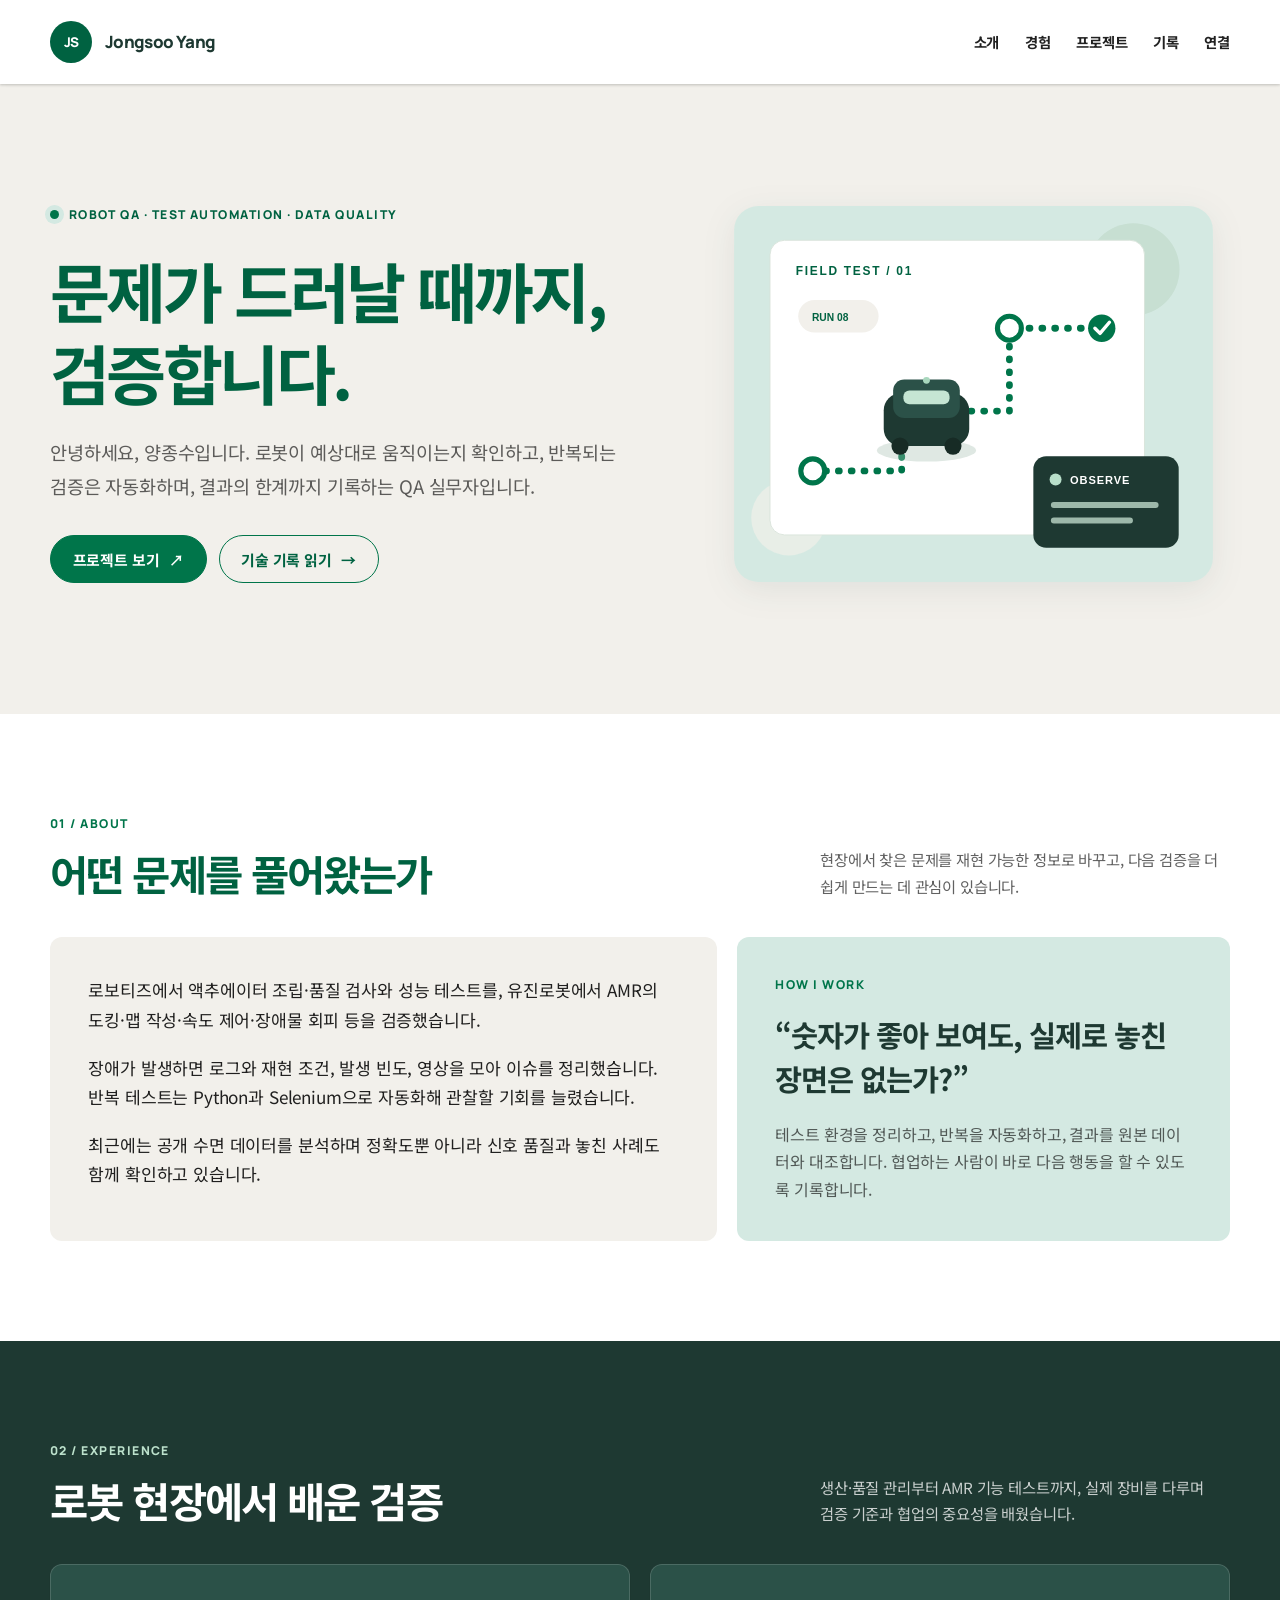
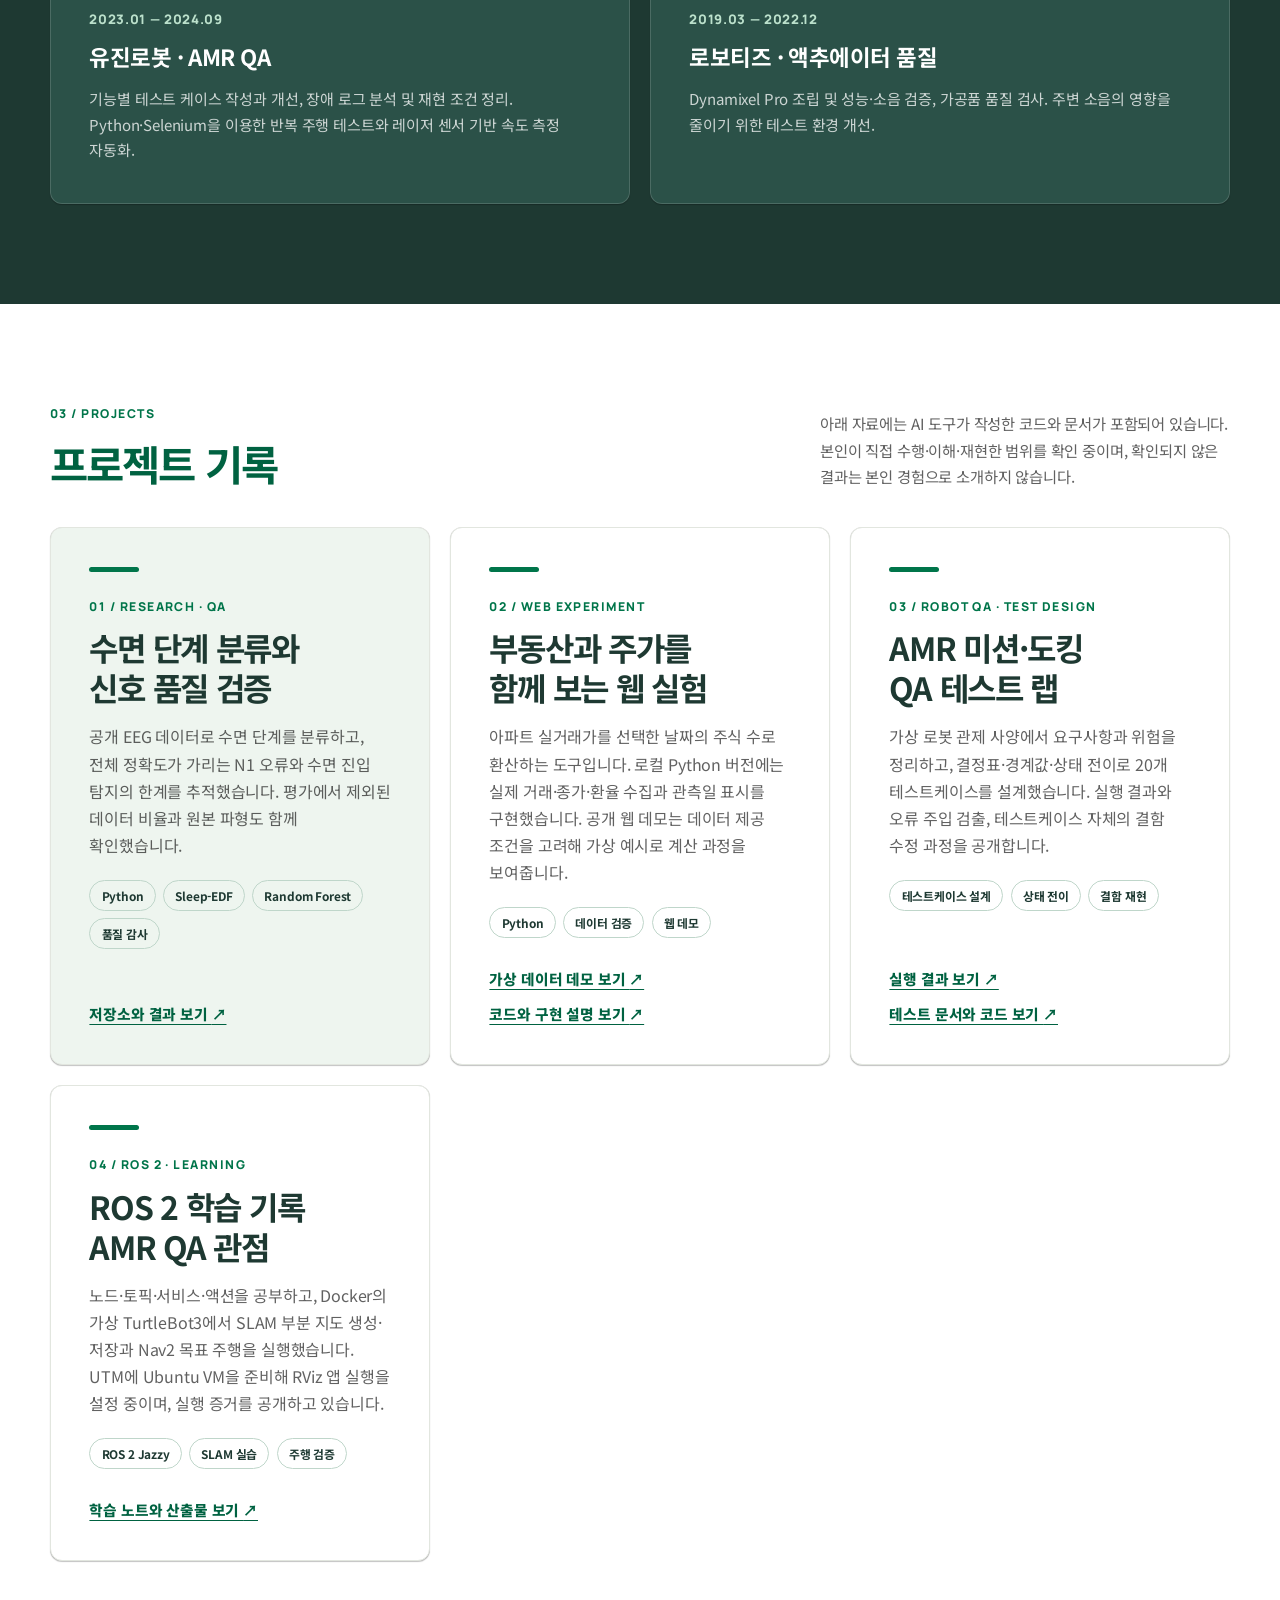
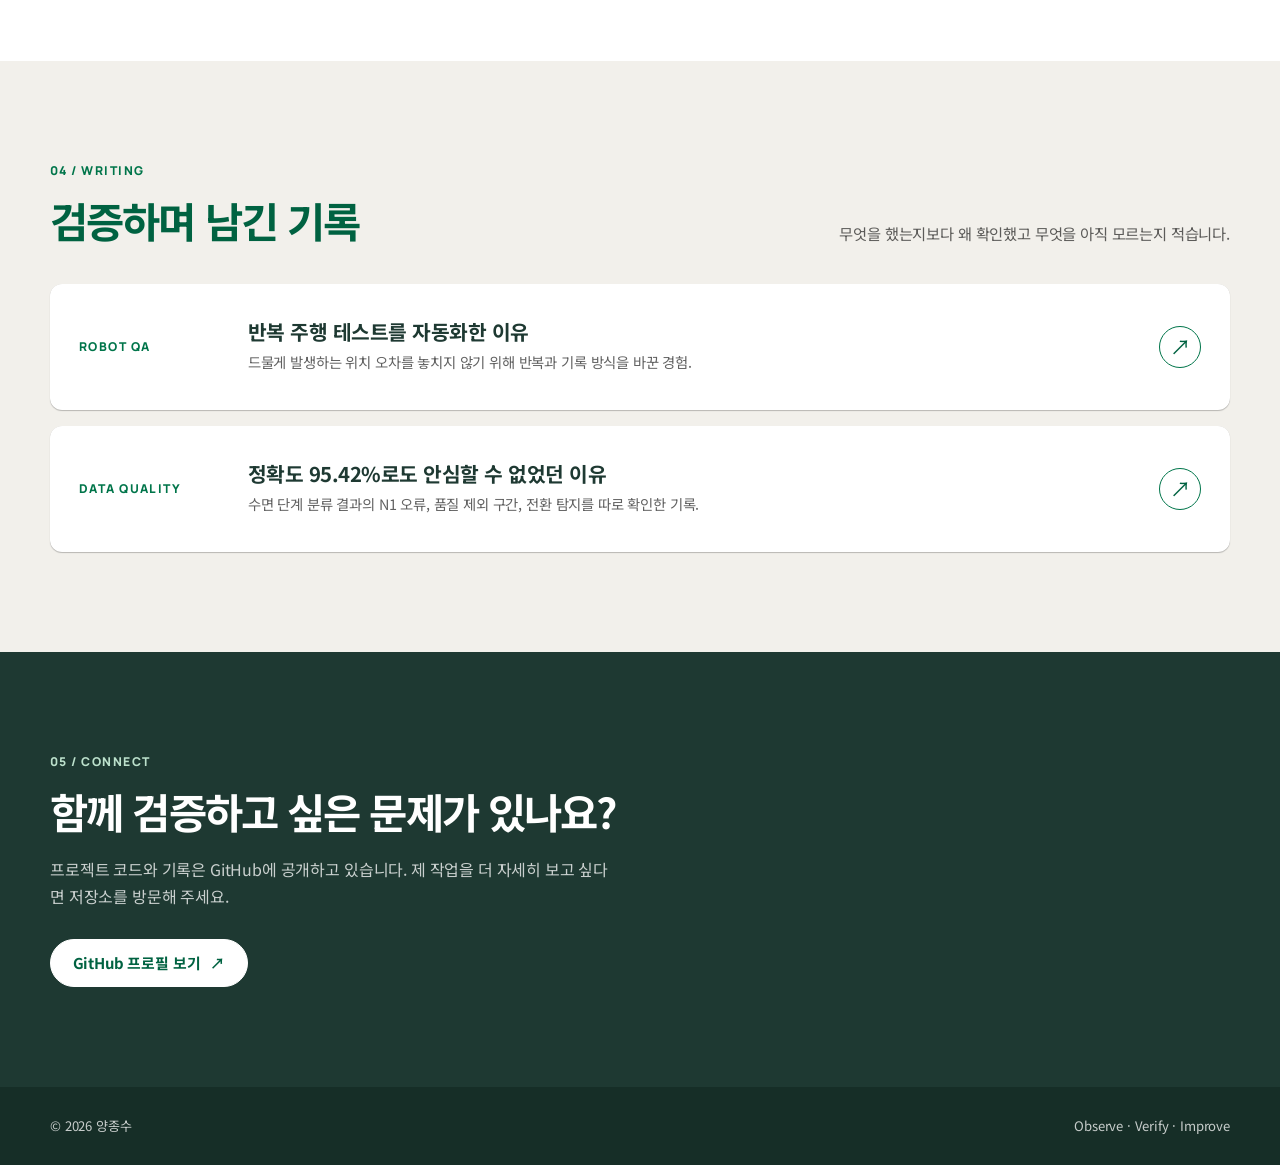
==== docs/index.html @ 3c2a1d58 "Clarify project ownership on portfolio homepage" ====
<!doctype html>
<html lang="ko">
<head>
  <meta charset="utf-8">
  <meta name="viewport" content="width=device-width, initial-scale=1">
  <meta name="description" content="양종수의 로봇 QA 포트폴리오와 기술 기록. AMR 검증, 테스트 자동화, 수면 데이터 품질 연구를 소개합니다.">
  <meta name="theme-color" content="#103d35">
  <title>양종수 | 로봇 QA와 데이터 기반 문제 해결</title>
  <link rel="preconnect" href="https://fonts.googleapis.com">
  <link rel="preconnect" href="https://fonts.gstatic.com" crossorigin>
  <link href="https://fonts.googleapis.com/css2?family=Manrope:wght@400;500;600;700;800&family=Noto+Sans+KR:wght@400;500;600;700&display=swap" rel="stylesheet">
  <link rel="stylesheet" href="style.css">
</head>
<body>
  <a class="skip-link" href="#main">본문으로 바로가기</a>
  <header class="site-header">
    <div class="shell header-inner">
      <a class="brand" href="./" aria-label="양종수 포트폴리오 홈"><span class="brand-mark">JS</span><span>Jongsoo Yang</span></a>
      <nav class="nav" aria-label="주 메뉴">
        <a href="#about">소개</a>
        <a href="#experience">경험</a>
        <a href="#projects">프로젝트</a>
        <a href="#writing">기록</a>
        <a href="#contact">연결</a>
      </nav>
      <details class="mobile-menu">
        <summary>메뉴 <span aria-hidden="true">☰</span></summary>
        <nav aria-label="모바일 메뉴"><a href="#about">소개</a><a href="#experience">경험</a><a href="#projects">프로젝트</a><a href="#writing">기록</a><a href="#contact">연결</a></nav>
      </details>
    </div>
  </header>

  <main id="main">
    <section class="hero" aria-labelledby="hero-title">
      <div class="shell hero-inner">
        <div>
          <p class="eyebrow"><span class="eyebrow-dot" aria-hidden="true"></span> ROBOT QA · TEST AUTOMATION · DATA QUALITY</p>
          <h1 id="hero-title">문제가 드러날 때까지,<br>검증합니다.</h1>
          <p class="hero-lead">안녕하세요, 양종수입니다. 로봇이 예상대로 움직이는지 확인하고, 반복되는 검증은 자동화하며, 결과의 한계까지 기록하는 QA 실무자입니다.</p>
          <div class="hero-actions">
            <a class="button button-primary" href="#projects">프로젝트 보기 <span aria-hidden="true">↗</span></a>
            <a class="button button-outline" href="#writing">기술 기록 읽기 <span aria-hidden="true">→</span></a>
          </div>
        </div>
        <div class="hero-art">
          <img src="assets/qa-workflow.svg" alt="로봇 주행 경로를 검사하고 기록하는 QA 작업을 표현한 그림" width="600" height="480">
        </div>
      </div>
    </section>

    <section class="section shell" id="about" aria-labelledby="about-title">
      <div class="section-heading">
        <div><p class="section-kicker">01 / ABOUT</p><h2 id="about-title">어떤 문제를 풀어왔는가</h2></div>
        <p class="section-intro">현장에서 찾은 문제를 재현 가능한 정보로 바꾸고, 다음 검증을 더 쉽게 만드는 데 관심이 있습니다.</p>
      </div>
      <div class="about-grid">
        <div class="intro-card">
          <p>로보티즈에서 액추에이터 조립·품질 검사와 성능 테스트를, 유진로봇에서 AMR의 도킹·맵 작성·속도 제어·장애물 회피 등을 검증했습니다.</p>
          <p>장애가 발생하면 로그와 재현 조건, 발생 빈도, 영상을 모아 이슈를 정리했습니다. 반복 테스트는 Python과 Selenium으로 자동화해 관찰할 기회를 늘렸습니다.</p>
          <p>최근에는 공개 수면 데이터를 분석하며 정확도뿐 아니라 신호 품질과 놓친 사례도 함께 확인하고 있습니다.</p>
        </div>
        <aside class="principle-card" aria-label="일하는 방식">
          <p class="section-kicker">HOW I WORK</p>
          <p class="big-quote">“숫자가 좋아 보여도, 실제로 놓친 장면은 없는가?”</p>
          <p>테스트 환경을 정리하고, 반복을 자동화하고, 결과를 원본 데이터와 대조합니다. 협업하는 사람이 바로 다음 행동을 할 수 있도록 기록합니다.</p>
        </aside>
      </div>
    </section>

    <section class="section shell" id="experience" aria-labelledby="experience-title">
      <div class="section-heading">
        <div><p class="section-kicker">02 / EXPERIENCE</p><h2 id="experience-title">로봇 현장에서 배운 검증</h2></div>
        <p class="section-intro">생산·품질 관리부터 AMR 기능 테스트까지, 실제 장비를 다루며 검증 기준과 협업의 중요성을 배웠습니다.</p>
      </div>
      <div class="timeline">
        <div class="timeline-item">
          <span class="period">2023.01 — 2024.09</span>
          <h3>유진로봇 · AMR QA</h3>
          <p>기능별 테스트 케이스 작성과 개선, 장애 로그 분석 및 재현 조건 정리. Python·Selenium을 이용한 반복 주행 테스트와 레이저 센서 기반 속도 측정 자동화.</p>
        </div>
        <div class="timeline-item">
          <span class="period">2019.03 — 2022.12</span>
          <h3>로보티즈 · 액추에이터 품질</h3>
          <p>Dynamixel Pro 조립 및 성능·소음 검증, 가공품 품질 검사. 주변 소음의 영향을 줄이기 위한 테스트 환경 개선.</p>
        </div>
      </div>
    </section>

    <section class="section shell" id="projects" aria-labelledby="projects-title">
      <div class="section-heading">
        <div><p class="section-kicker">03 / PROJECTS</p><h2 id="projects-title">프로젝트 기록</h2></div>
        <p class="section-intro">아래 자료에는 AI 도구가 작성한 코드와 문서가 포함되어 있습니다. 본인이 직접 수행·이해·재현한 범위를 확인 중이며, 확인되지 않은 결과는 본인 경험으로 소개하지 않습니다.</p>
      </div>
      <div class="project-grid">
        <article class="project-card featured">
          <span class="meta">01 / RESEARCH · QA</span>
          <h3>수면 단계 분류와<br>신호 품질 검증</h3>
          <p>공개 EEG 데이터로 수면 단계를 분류하고, 전체 정확도가 가리는 N1 오류와 수면 진입 탐지의 한계를 추적했습니다. 평가에서 제외된 데이터 비율과 원본 파형도 함께 확인했습니다.</p>
          <ul class="tags" aria-label="사용 기술"><li>Python</li><li>Sleep-EDF</li><li>Random Forest</li><li>품질 감사</li></ul>
          <a class="text-link" href="https://github.com/ParsleyOnLibra/sleep-ai-project">저장소와 결과 보기 <span aria-hidden="true">↗</span></a>
        </article>
        <article class="project-card">
          <span class="meta">02 / WEB EXPERIMENT</span>
          <h3>부동산과 주가를<br>함께 보는 웹 실험</h3>
          <p>아파트 실거래가를 선택한 날짜의 주식 수로 환산하는 도구입니다. 로컬 Python 버전에는 실제 거래·종가·환율 수집과 관측일 표시를 구현했습니다. 공개 웹 데모는 데이터 제공 조건을 고려해 가상 예시로 계산 과정을 보여줍니다.</p>
          <ul class="tags" aria-label="프로젝트 성격"><li>Python</li><li>데이터 검증</li><li>웹 데모</li></ul>
          <a class="text-link" href="https://parsleyonlibra.github.io/property-simulator-portfolio/">가상 데이터 데모 보기 <span aria-hidden="true">↗</span></a>
          <a class="text-link" href="https://github.com/ParsleyOnLibra/property-simulator-portfolio">코드와 구현 설명 보기 <span aria-hidden="true">↗</span></a>
        </article>
        <article class="project-card">
          <span class="meta">03 / ROBOT QA · TEST DESIGN</span>
          <h3>AMR 미션·도킹<br>QA 테스트 랩</h3>
          <p>가상 로봇 관제 사양에서 요구사항과 위험을 정리하고, 결정표·경계값·상태 전이로 20개 테스트케이스를 설계했습니다. 실행 결과와 오류 주입 검출, 테스트케이스 자체의 결함 수정 과정을 공개합니다.</p>
          <ul class="tags" aria-label="사용한 QA 기법"><li>테스트케이스 설계</li><li>상태 전이</li><li>결함 재현</li></ul>
          <a class="text-link" href="projects/amr-qa-lab/">실행 결과 보기 <span aria-hidden="true">↗</span></a>
          <a class="text-link" href="https://github.com/ParsleyOnLibra/ParsleyOnLibra/tree/main/projects/amr-qa-lab">테스트 문서와 코드 보기 <span aria-hidden="true">↗</span></a>
        </article>
        <article class="project-card">
          <span class="meta">04 / ROS 2 · LEARNING</span>
          <h3>ROS 2 학습 기록<br>AMR QA 관점</h3>
          <p>노드·토픽·서비스·액션을 공부하고, Docker의 가상 TurtleBot3에서 SLAM 부분 지도 생성·저장과 Nav2 목표 주행을 실행했습니다. UTM에 Ubuntu VM을 준비해 RViz 앱 실행을 설정 중이며, 실행 증거를 공개하고 있습니다.</p>
          <ul class="tags" aria-label="학습 주제"><li>ROS 2 Jazzy</li><li>SLAM 실습</li><li>주행 검증</li></ul>
          <a class="text-link" href="https://github.com/ParsleyOnLibra/ParsleyOnLibra/tree/main/projects/ros2-learning">학습 노트와 산출물 보기 <span aria-hidden="true">↗</span></a>
        </article>
      </div>
    </section>

    <section class="section shell" id="writing" aria-labelledby="writing-title">
      <div class="section-heading">
        <div><p class="section-kicker">04 / WRITING</p><h2 id="writing-title">검증하며 남긴 기록</h2></div>
        <p class="section-intro">무엇을 했는지보다 왜 확인했고 무엇을 아직 모르는지 적습니다.</p>
      </div>
      <div class="post-list">
        <a class="post-card" href="articles/robot-qa-automation.html">
          <span class="meta">ROBOT QA</span>
          <div><h3>반복 주행 테스트를 자동화한 이유</h3><p>드물게 발생하는 위치 오차를 놓치지 않기 위해 반복과 기록 방식을 바꾼 경험.</p></div>
          <span class="post-arrow" aria-hidden="true">↗</span>
        </a>
        <a class="post-card" href="articles/sleep-ai-quality.html">
          <span class="meta">DATA QUALITY</span>
          <div><h3>정확도 95.42%로도 안심할 수 없었던 이유</h3><p>수면 단계 분류 결과의 N1 오류, 품질 제외 구간, 전환 탐지를 따로 확인한 기록.</p></div>
          <span class="post-arrow" aria-hidden="true">↗</span>
        </a>
      </div>
    </section>

    <section class="section contact" id="contact" aria-labelledby="contact-title">
      <div class="shell">
        <p class="section-kicker">05 / CONNECT</p>
        <h2 id="contact-title">함께 검증하고 싶은 문제가 있나요?</h2>
        <p>프로젝트 코드와 기록은 GitHub에 공개하고 있습니다. 제 작업을 더 자세히 보고 싶다면 저장소를 방문해 주세요.</p>
        <a class="button button-primary" href="https://github.com/ParsleyOnLibra">GitHub 프로필 보기 <span aria-hidden="true">↗</span></a>
      </div>
    </section>
  </main>
  <footer class="site-footer"><div class="shell footer-inner"><p>© 2026 양종수</p><p>Observe · Verify · Improve</p></div></footer>
  <script src="site.js" defer></script>
</body>
</html>
---- docs/style.css ----
:root {
  color-scheme: light;
  --cream: #f2f0eb;
  --ceramic: #edebe9;
  --white: #ffffff;
  --green: #006241;
  --accent: #00754a;
  --house: #1e3932;
  --uplift: #2b5148;
  --mint: #d4e9e2;
  --ink: rgba(0, 0, 0, .87);
  --soft: rgba(0, 0, 0, .62);
  --soft-white: rgba(255, 255, 255, .76);
  --card-shadow: 0 0 .5px rgba(0, 0, 0, .14), 0 1px 1px rgba(0, 0, 0, .24);
}

* { box-sizing: border-box; }
html { scroll-behavior: smooth; scroll-padding-top: 90px; }
body { margin: 0; overflow-x: clip; background: var(--cream); color: var(--ink); font-family: "Noto Sans KR", "Apple SD Gothic Neo", "Malgun Gothic", sans-serif; font-size: 16px; line-height: 1.7; letter-spacing: -.01em; }
h1, h2, h3, p { margin-top: 0; }
h1, h2, h3 { line-height: 1.25; word-break: keep-all; }
a { color: inherit; text-underline-offset: 4px; }
a:focus-visible, summary:focus-visible { outline: 3px solid var(--accent); outline-offset: 4px; }
img { max-width: 100%; height: auto; }
.shell { width: min(1180px, calc(100% - 80px)); margin-inline: auto; }
.skip-link { position: absolute; top: -4rem; left: 1rem; z-index: 100; padding: .75rem 1rem; background: var(--mint); color: var(--house); font-weight: 700; }
.skip-link:focus { top: 1rem; }

.site-header { position: sticky; top: 0; z-index: 50; background: var(--white); box-shadow: 0 1px 3px rgba(0,0,0,.1), 0 2px 2px rgba(0,0,0,.06), 0 0 2px rgba(0,0,0,.07); }
.header-inner { position: relative; display: flex; align-items: center; justify-content: space-between; gap: 2rem; min-height: 84px; }
.brand { display: inline-flex; align-items: center; gap: .8rem; flex: 0 0 auto; font-family: Manrope, "Noto Sans KR", sans-serif; font-size: 1.06rem; font-weight: 800; letter-spacing: -.035em; text-decoration: none; color: var(--house); }
.brand-mark { display: grid; place-items: center; width: 42px; height: 42px; border-radius: 50%; background: var(--green); color: var(--white); font-size: .84rem; letter-spacing: -.04em; }
.nav { display: flex; flex-wrap: wrap; align-items: center; justify-content: flex-end; gap: clamp(.7rem, 2vw, 1.8rem); font-size: .9rem; font-weight: 700; }
.nav a { text-decoration: none; }
.nav a:hover, .text-link:hover { color: var(--accent); }
.mobile-menu { display: none; }

.hero { background: var(--cream); }
.hero-inner { display: grid; grid-template-columns: minmax(0, 1.08fr) minmax(0, .92fr); align-items: center; gap: clamp(2rem, 5vw, 5rem); min-height: 630px; padding-block: 65px 75px; }
.eyebrow, .section-kicker, .meta { font-family: Manrope, "Noto Sans KR", sans-serif; font-size: .76rem; font-weight: 800; letter-spacing: .12em; text-transform: uppercase; }
.eyebrow { display: flex; align-items: center; gap: .6rem; margin-bottom: 1.5rem; color: var(--green); }
.eyebrow-dot { display: inline-block; width: 9px; height: 9px; border-radius: 50%; background: var(--accent); box-shadow: 0 0 0 5px var(--mint); }
h1 { max-width: 760px; margin-bottom: 1.4rem; color: var(--green); font-size: clamp(2.9rem, 5.1vw, 5rem); font-weight: 700; letter-spacing: -.055em; }
.hero-lead { max-width: 595px; margin-bottom: 0; color: var(--soft); font-size: clamp(1.04rem, 1.45vw, 1.23rem); line-height: 1.85; word-break: keep-all; }
.hero-actions { display: flex; flex-wrap: wrap; gap: .75rem; margin-top: 2rem; }
.button { display: inline-flex; align-items: center; justify-content: center; gap: .6rem; min-height: 48px; padding: .7rem 1.35rem; border: 1px solid transparent; border-radius: 50px; font-size: .93rem; font-weight: 700; line-height: 1.2; text-decoration: none; transition: background-color .2s ease, color .2s ease, transform .2s ease, box-shadow .2s ease; }
.button:active { transform: scale(.95); }
.button-primary { background: var(--accent); border-color: var(--accent); color: var(--white); }
.button-primary:hover { background: var(--green); border-color: var(--green); box-shadow: 0 4px 12px rgba(0, 98, 65, .18); }
.button-outline { border-color: var(--accent); color: var(--green); }
.button-outline:hover { background: var(--mint); }
.hero-art { justify-self: end; width: 100%; max-width: 565px; }
.hero-art img { display: block; width: 100%; border-radius: 28px; filter: drop-shadow(0 8px 16px rgba(30, 57, 50, .08)); }

.section { position: relative; isolation: isolate; padding-block: 100px; }
#about::before, #experience::before, #projects::before { content: ""; position: absolute; z-index: -1; top: 0; bottom: 0; left: 50%; width: 100vw; transform: translateX(-50%); }
#about::before, #projects::before { background: var(--white); }
#experience::before { background: var(--house); }
.section-heading { display: flex; align-items: end; justify-content: space-between; gap: 2rem; margin-bottom: 2.4rem; }
.section-kicker { margin-bottom: .75rem; color: var(--accent); }
h2 { margin-bottom: 0; color: var(--green); font-size: clamp(2rem, 3.25vw, 3rem); font-weight: 700; letter-spacing: -.045em; }
.section-intro { max-width: 410px; margin: 0; color: var(--soft); font-size: .96rem; word-break: keep-all; }
.about-grid { display: grid; grid-template-columns: 1.15fr .85fr; gap: 1.25rem; }
.intro-card, .principle-card, .project-card, .post-card { border-radius: 12px; }
.intro-card { padding: clamp(1.6rem, 3vw, 2.7rem); background: var(--cream); }
.intro-card p { max-width: 61ch; margin-bottom: 1.2rem; font-size: 1.07rem; word-break: keep-all; }
.intro-card p:last-child { margin-bottom: 0; }
.principle-card { padding: clamp(1.6rem, 3vw, 2.7rem); background: var(--mint); }
.principle-card .big-quote { margin: 1rem 0 1.3rem; color: var(--house); font-size: clamp(1.45rem, 2.3vw, 2rem); font-weight: 700; line-height: 1.5; letter-spacing: -.035em; word-break: keep-all; }
.principle-card p:last-child { margin-bottom: 0; color: var(--soft); }

#experience { color: var(--white); }
#experience h2 { color: var(--white); }
#experience .section-kicker { color: #bce1cc; }
#experience .section-intro { color: var(--soft-white); }
.timeline { display: grid; grid-template-columns: 1fr 1fr; gap: 1.25rem; }
.timeline-item { min-height: 240px; padding: clamp(1.5rem, 3vw, 2.5rem); border: 1px solid rgba(255,255,255,.15); border-radius: 12px; background: var(--uplift); box-shadow: var(--card-shadow); }
.timeline-item .period { color: #bce1cc; font-family: Manrope, sans-serif; font-size: .82rem; font-weight: 800; letter-spacing: .05em; }
.timeline-item h3 { margin: .7rem 0 1rem; color: var(--white); font-size: 1.4rem; font-weight: 700; letter-spacing: -.025em; }
.timeline-item p { margin-bottom: 0; color: var(--soft-white); font-size: .94rem; word-break: keep-all; }

.project-grid { display: grid; grid-template-columns: repeat(3, minmax(0, 1fr)); gap: 1.25rem; }
.project-card { position: relative; display: flex; flex-direction: column; min-height: 380px; overflow: hidden; padding: clamp(1.6rem, 3vw, 2.5rem); border: 1px solid #e2e6df; background: var(--white); box-shadow: var(--card-shadow); }
.project-card::before { content: ""; width: 50px; height: 5px; margin-bottom: 1.6rem; border-radius: 4px; background: var(--accent); }
.project-card.featured { background: #eef5ef; }
.project-card .meta { color: var(--accent); }
.project-card h3 { margin: .6rem 0 1rem; color: var(--house); font-size: clamp(1.55rem, 2.5vw, 2.15rem); font-weight: 700; letter-spacing: -.04em; }
.project-card p { color: var(--soft); word-break: keep-all; }
.tags { display: flex; flex-wrap: wrap; gap: .45rem; margin: .3rem 0 1.7rem; padding: 0; list-style: none; }
.tags li { padding: .28rem .7rem; border: 1px solid #bfd6ca; border-radius: 50px; color: var(--house); font-size: .74rem; font-weight: 700; }
.text-link { width: fit-content; margin-top: auto; color: var(--green); font-size: .92rem; font-weight: 800; text-decoration-thickness: 1px; }
.project-card .text-link + .text-link { margin-top: .65rem; }

.post-list { display: grid; gap: 1rem; }
.post-card { display: grid; grid-template-columns: 145px 1fr auto; align-items: center; gap: 1.5rem; min-height: 126px; padding: 1.5rem 1.8rem; background: var(--white); box-shadow: var(--card-shadow); text-decoration: none; transition: transform .2s ease, box-shadow .2s ease; }
.post-card:hover { transform: translateY(-2px); box-shadow: 0 2px 4px rgba(0,0,0,.12), 0 8px 18px rgba(0,0,0,.07); }
.post-card .meta { color: var(--accent); }
.post-card h3 { margin: 0 0 .35rem; color: var(--house); font-size: 1.27rem; letter-spacing: -.025em; }
.post-card p { margin: 0; color: var(--soft); font-size: .9rem; word-break: keep-all; }
.post-arrow { display: grid; place-items: center; width: 42px; height: 42px; border: 1px solid var(--accent); border-radius: 50%; color: var(--green); font-size: 1.3rem; }

.contact { background: var(--house); color: var(--white); }
.contact .section-kicker { color: #bce1cc; }
.contact h2 { color: var(--white); }
.contact p:not(.section-kicker) { max-width: 570px; margin: 1.2rem 0 1.8rem; color: var(--soft-white); }
.contact .button-primary { border-color: var(--white); background: var(--white); color: var(--green); }
.contact .button-primary:hover { background: var(--mint); border-color: var(--mint); }
.site-footer { padding-block: 28px; background: #162e27; color: var(--soft-white); font-size: .82rem; }
.footer-inner { display: flex; justify-content: space-between; gap: 1rem; flex-wrap: wrap; }
.footer-inner p { margin: 0; }

.article-header { padding-block: 78px 82px; background: var(--cream); }
.article-header .shell { max-width: 850px; }
.article-header .meta { margin-bottom: 1.3rem; color: var(--accent); }
.article-header h1 { font-size: clamp(2.5rem, 5vw, 4.5rem); }
.article-header p:not(.meta) { max-width: 680px; margin-bottom: 0; color: var(--soft); font-size: 1.1rem; word-break: keep-all; }
.article-body { position: relative; isolation: isolate; width: min(760px, calc(100% - 80px)); margin-inline: auto; padding-block: 76px 110px; font-size: 1.04rem; }
.article-body::before { content: ""; position: absolute; z-index: -1; inset-block: 0; left: 50%; width: 100vw; transform: translateX(-50%); background: var(--white); }
.article-body h2 { margin: 3rem 0 1rem; font-size: clamp(1.55rem, 2.6vw, 2rem); }
.article-body p, .article-body li { word-break: keep-all; }
.article-body ul { padding-left: 1.4rem; }
.article-body li + li { margin-top: .6rem; }
.article-body blockquote { margin: 2.3rem 0; padding: 1.5rem 1.7rem; border-left: 4px solid var(--accent); border-radius: 0 12px 12px 0; background: var(--mint); color: var(--house); font-size: 1.12rem; font-weight: 700; }
.article-body .note { margin-top: 3rem; padding: 1.25rem 1.5rem; border-radius: 12px; background: var(--cream); color: var(--soft); font-size: .92rem; }
.back-link { display: inline-flex; margin-top: 2rem; color: var(--green); font-weight: 800; }

@media (max-width: 950px) {
  .hero-inner { grid-template-columns: 1fr .8fr; min-height: 550px; }
  .project-grid { grid-template-columns: repeat(2, minmax(0, 1fr)); }
  .section-heading { align-items: start; flex-direction: column; gap: .8rem; }
}
@media (max-width: 760px) {
  .shell, .article-body { width: min(100% - 48px, 760px); }
  .header-inner { min-height: 72px; }
  .nav { display: none; }
  .mobile-menu { display: block; margin-left: auto; }
  .mobile-menu summary { display: flex; align-items: center; gap: .6rem; min-height: 42px; padding: .45rem .9rem; border: 1px solid var(--accent); border-radius: 50px; color: var(--green); font-size: .88rem; font-weight: 700; cursor: pointer; list-style: none; }
  .mobile-menu summary::-webkit-details-marker { display: none; }
  .mobile-menu nav { position: absolute; top: calc(100% - 3px); right: 0; display: grid; min-width: 190px; padding: .55rem; border-radius: 12px; background: var(--white); box-shadow: 0 2px 6px rgba(0,0,0,.14), 0 12px 24px rgba(0,0,0,.08); }
  .mobile-menu nav a { padding: .65rem .8rem; border-radius: 7px; color: var(--house); font-size: .9rem; font-weight: 700; text-decoration: none; }
  .mobile-menu nav a:hover { background: var(--mint); }
  .hero-inner { grid-template-columns: 1fr; gap: 2rem; padding-block: 66px 74px; }
  .hero-art { max-width: 520px; justify-self: center; }
  .about-grid, .timeline, .project-grid { grid-template-columns: 1fr; }
  .section { padding-block: 75px; }
  .post-card { grid-template-columns: 1fr auto; gap: .6rem 1rem; }
  .post-card .meta { grid-column: 1 / -1; }
  .post-arrow { grid-column: 2; grid-row: 2; }
}
@media (max-width: 580px) {
  .shell, .article-body { width: min(100% - 32px, 760px); }
  .header-inner { min-height: 64px; gap: .7rem; }
  .brand { font-size: .94rem; }
  .brand-mark { width: 36px; height: 36px; }
  .hero-inner { padding-block: 55px 64px; }
  .hero-art { max-width: 370px; }
  .section { padding-block: 64px; }
  .hero-actions .button { flex: 1 1 160px; }
  .post-card { padding: 1.2rem; }
  .article-header { padding-block: 62px 68px; }
  .article-body { padding-block: 60px 80px; }
}
@media (prefers-reduced-motion: reduce) {
  html { scroll-behavior: auto; }
  .button, .post-card { transition: none; }
}
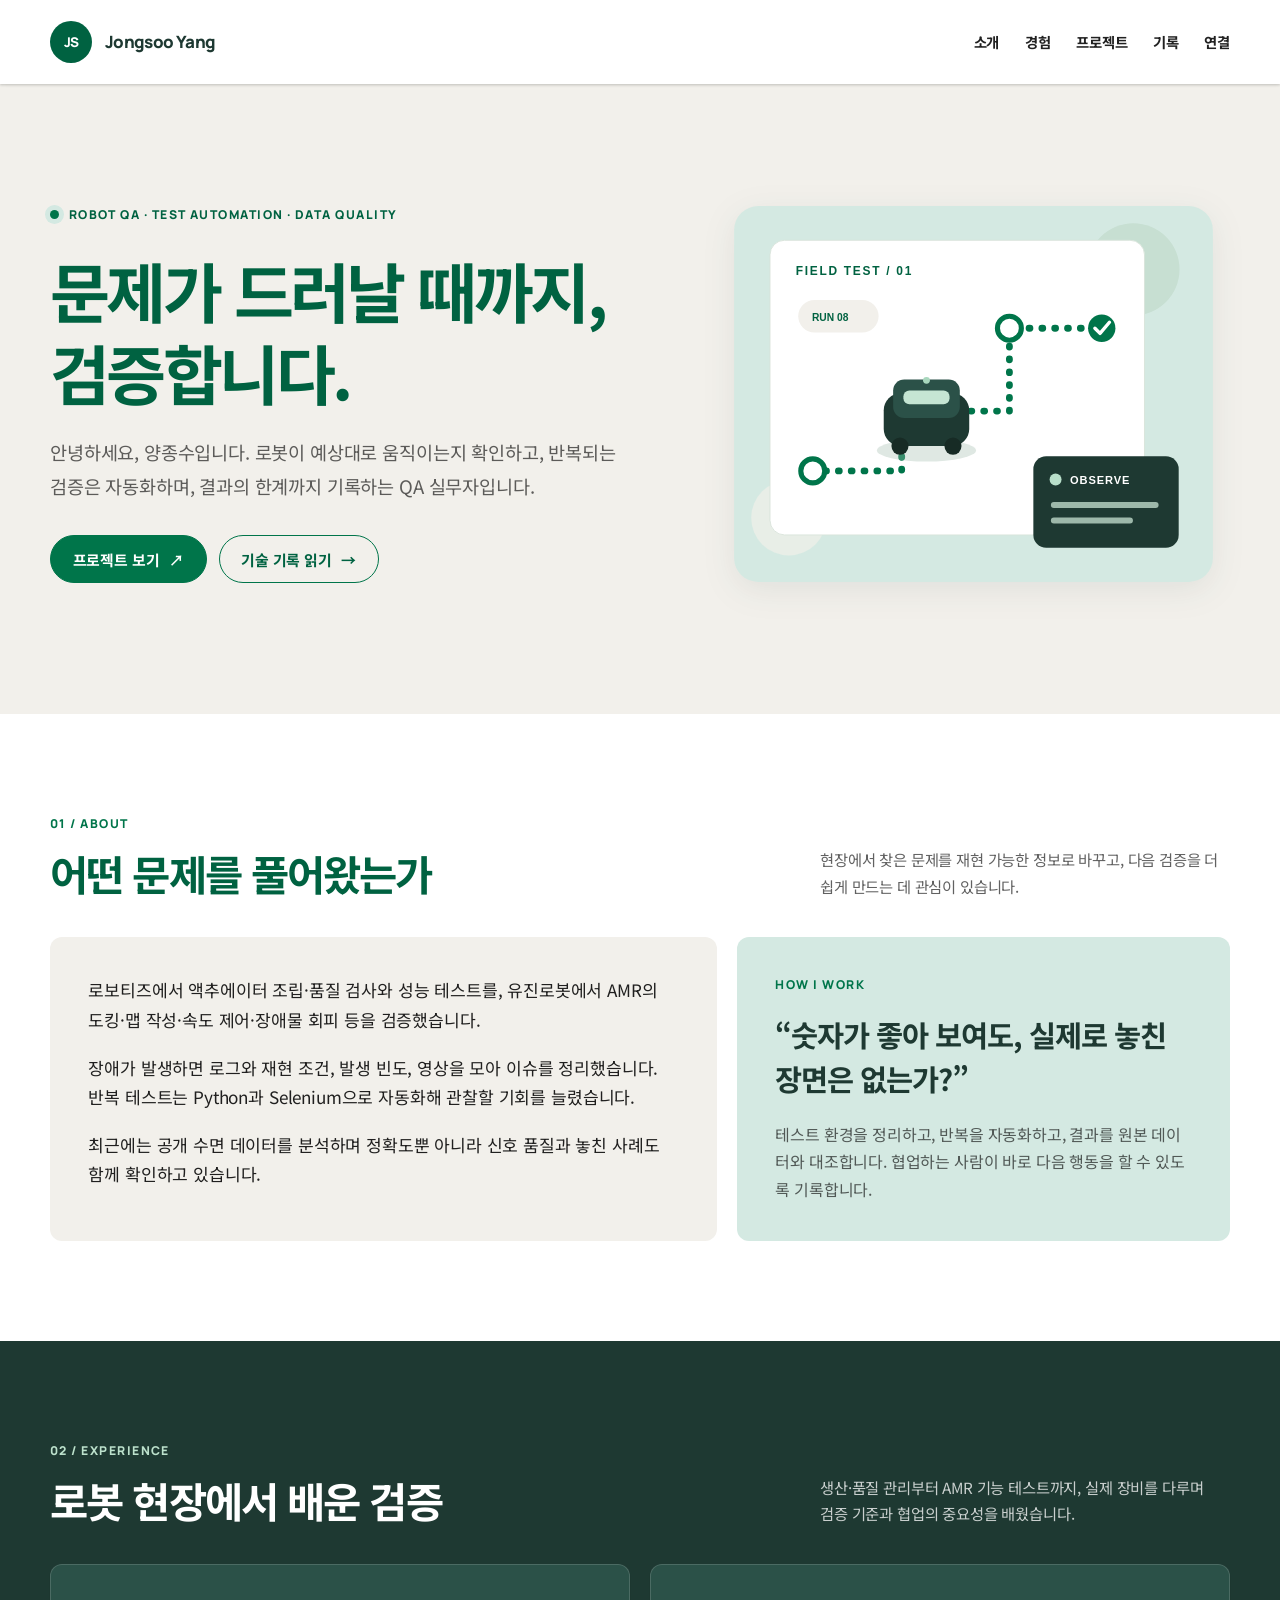
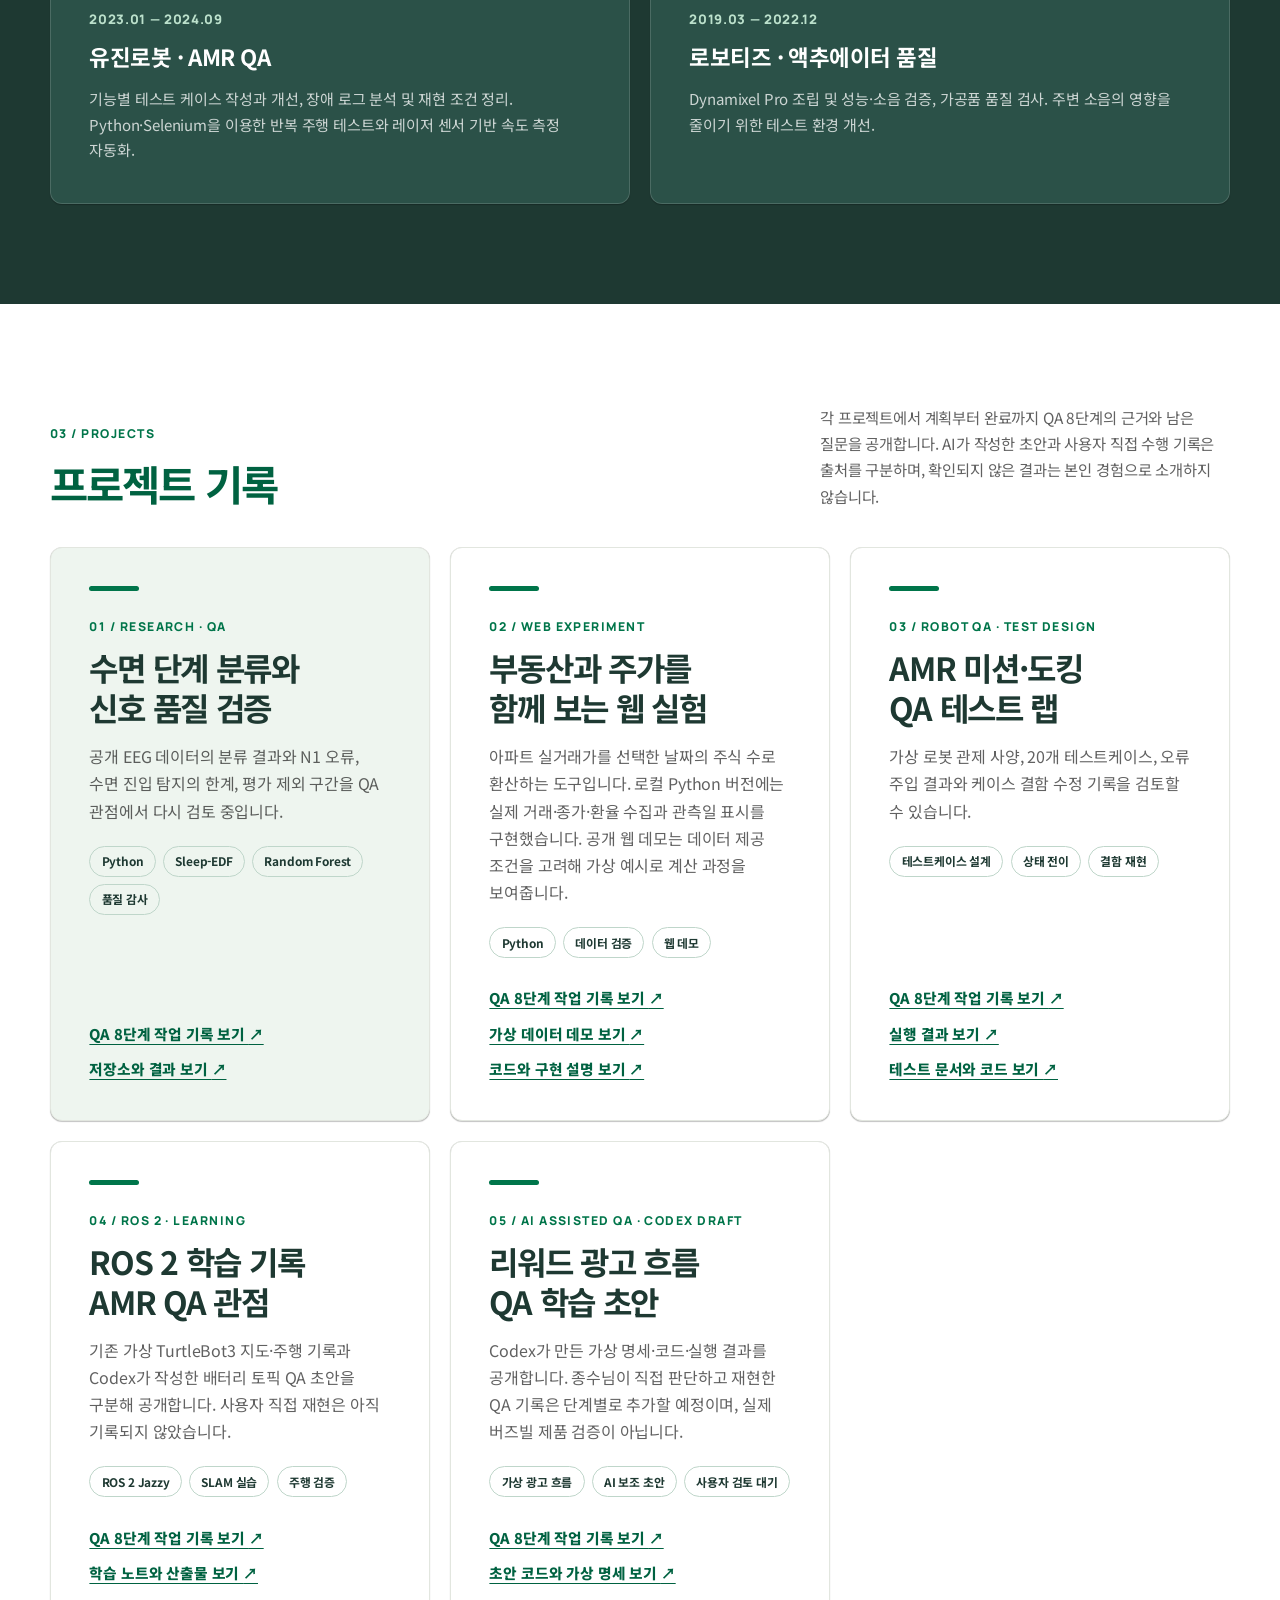
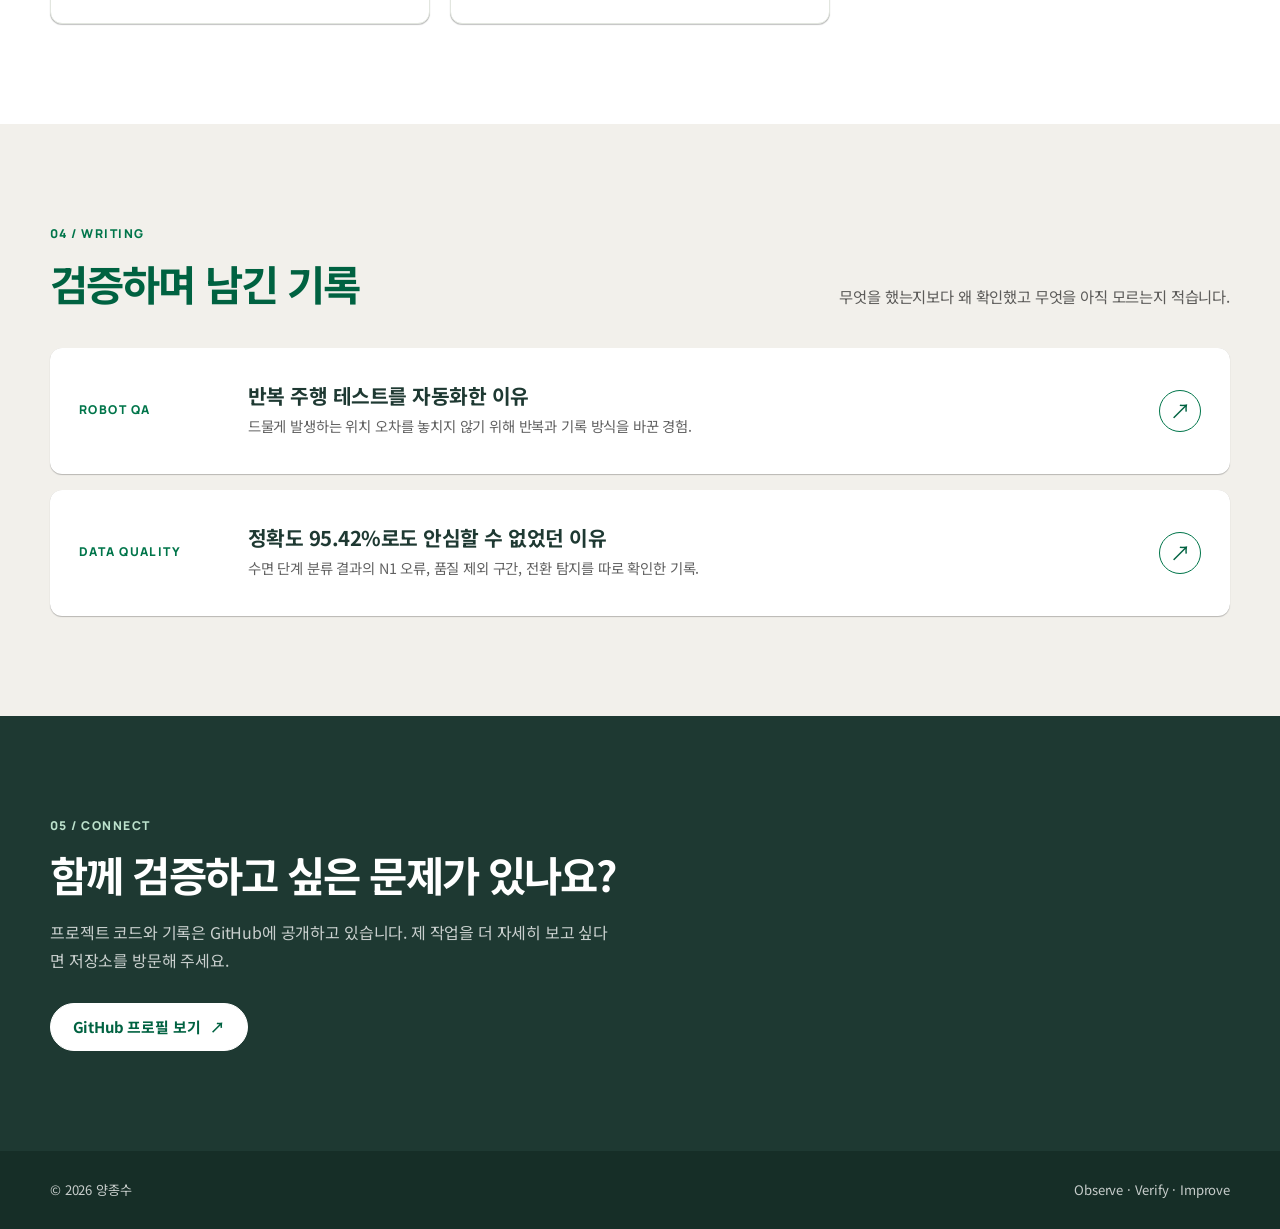
==== commit 168b24e9: "Publish transparent eight-stage QA workspaces for portfolio projects" ====
--- a/docs/index.html
+++ b/docs/index.html
@@ -1,159 +1,171 @@
-<!doctype html>
-<html lang="ko">
-<head>
-  <meta charset="utf-8">
-  <meta name="viewport" content="width=device-width, initial-scale=1">
-  <meta name="description" content="양종수의 로봇 QA 포트폴리오와 기술 기록. AMR 검증, 테스트 자동화, 수면 데이터 품질 연구를 소개합니다.">
-  <meta name="theme-color" content="#103d35">
-  <title>양종수 | 로봇 QA와 데이터 기반 문제 해결</title>
-  <link rel="preconnect" href="https://fonts.googleapis.com">
-  <link rel="preconnect" href="https://fonts.gstatic.com" crossorigin>
-  <link href="https://fonts.googleapis.com/css2?family=Manrope:wght@400;500;600;700;800&family=Noto+Sans+KR:wght@400;500;600;700&display=swap" rel="stylesheet">
-  <link rel="stylesheet" href="style.css">
-</head>
-<body>
-  <a class="skip-link" href="#main">본문으로 바로가기</a>
-  <header class="site-header">
-    <div class="shell header-inner">
-      <a class="brand" href="./" aria-label="양종수 포트폴리오 홈"><span class="brand-mark">JS</span><span>Jongsoo Yang</span></a>
-      <nav class="nav" aria-label="주 메뉴">
-        <a href="#about">소개</a>
-        <a href="#experience">경험</a>
-        <a href="#projects">프로젝트</a>
-        <a href="#writing">기록</a>
-        <a href="#contact">연결</a>
-      </nav>
-      <details class="mobile-menu">
-        <summary>메뉴 <span aria-hidden="true">☰</span></summary>
-        <nav aria-label="모바일 메뉴"><a href="#about">소개</a><a href="#experience">경험</a><a href="#projects">프로젝트</a><a href="#writing">기록</a><a href="#contact">연결</a></nav>
-      </details>
-    </div>
-  </header>
-
-  <main id="main">
-    <section class="hero" aria-labelledby="hero-title">
-      <div class="shell hero-inner">
-        <div>
-          <p class="eyebrow"><span class="eyebrow-dot" aria-hidden="true"></span> ROBOT QA · TEST AUTOMATION · DATA QUALITY</p>
-          <h1 id="hero-title">문제가 드러날 때까지,<br>검증합니다.</h1>
-          <p class="hero-lead">안녕하세요, 양종수입니다. 로봇이 예상대로 움직이는지 확인하고, 반복되는 검증은 자동화하며, 결과의 한계까지 기록하는 QA 실무자입니다.</p>
-          <div class="hero-actions">
-            <a class="button button-primary" href="#projects">프로젝트 보기 <span aria-hidden="true">↗</span></a>
-            <a class="button button-outline" href="#writing">기술 기록 읽기 <span aria-hidden="true">→</span></a>
-          </div>
-        </div>
-        <div class="hero-art">
-          <img src="assets/qa-workflow.svg" alt="로봇 주행 경로를 검사하고 기록하는 QA 작업을 표현한 그림" width="600" height="480">
-        </div>
-      </div>
-    </section>
-
-    <section class="section shell" id="about" aria-labelledby="about-title">
-      <div class="section-heading">
-        <div><p class="section-kicker">01 / ABOUT</p><h2 id="about-title">어떤 문제를 풀어왔는가</h2></div>
-        <p class="section-intro">현장에서 찾은 문제를 재현 가능한 정보로 바꾸고, 다음 검증을 더 쉽게 만드는 데 관심이 있습니다.</p>
-      </div>
-      <div class="about-grid">
-        <div class="intro-card">
-          <p>로보티즈에서 액추에이터 조립·품질 검사와 성능 테스트를, 유진로봇에서 AMR의 도킹·맵 작성·속도 제어·장애물 회피 등을 검증했습니다.</p>
-          <p>장애가 발생하면 로그와 재현 조건, 발생 빈도, 영상을 모아 이슈를 정리했습니다. 반복 테스트는 Python과 Selenium으로 자동화해 관찰할 기회를 늘렸습니다.</p>
-          <p>최근에는 공개 수면 데이터를 분석하며 정확도뿐 아니라 신호 품질과 놓친 사례도 함께 확인하고 있습니다.</p>
-        </div>
-        <aside class="principle-card" aria-label="일하는 방식">
-          <p class="section-kicker">HOW I WORK</p>
-          <p class="big-quote">“숫자가 좋아 보여도, 실제로 놓친 장면은 없는가?”</p>
-          <p>테스트 환경을 정리하고, 반복을 자동화하고, 결과를 원본 데이터와 대조합니다. 협업하는 사람이 바로 다음 행동을 할 수 있도록 기록합니다.</p>
-        </aside>
-      </div>
-    </section>
-
-    <section class="section shell" id="experience" aria-labelledby="experience-title">
-      <div class="section-heading">
-        <div><p class="section-kicker">02 / EXPERIENCE</p><h2 id="experience-title">로봇 현장에서 배운 검증</h2></div>
-        <p class="section-intro">생산·품질 관리부터 AMR 기능 테스트까지, 실제 장비를 다루며 검증 기준과 협업의 중요성을 배웠습니다.</p>
-      </div>
-      <div class="timeline">
-        <div class="timeline-item">
-          <span class="period">2023.01 — 2024.09</span>
-          <h3>유진로봇 · AMR QA</h3>
-          <p>기능별 테스트 케이스 작성과 개선, 장애 로그 분석 및 재현 조건 정리. Python·Selenium을 이용한 반복 주행 테스트와 레이저 센서 기반 속도 측정 자동화.</p>
-        </div>
-        <div class="timeline-item">
-          <span class="period">2019.03 — 2022.12</span>
-          <h3>로보티즈 · 액추에이터 품질</h3>
-          <p>Dynamixel Pro 조립 및 성능·소음 검증, 가공품 품질 검사. 주변 소음의 영향을 줄이기 위한 테스트 환경 개선.</p>
-        </div>
-      </div>
-    </section>
-
-    <section class="section shell" id="projects" aria-labelledby="projects-title">
-      <div class="section-heading">
-        <div><p class="section-kicker">03 / PROJECTS</p><h2 id="projects-title">프로젝트 기록</h2></div>
-        <p class="section-intro">아래 자료에는 AI 도구가 작성한 코드와 문서가 포함되어 있습니다. 본인이 직접 수행·이해·재현한 범위를 확인 중이며, 확인되지 않은 결과는 본인 경험으로 소개하지 않습니다.</p>
-      </div>
-      <div class="project-grid">
-        <article class="project-card featured">
-          <span class="meta">01 / RESEARCH · QA</span>
-          <h3>수면 단계 분류와<br>신호 품질 검증</h3>
-          <p>공개 EEG 데이터로 수면 단계를 분류하고, 전체 정확도가 가리는 N1 오류와 수면 진입 탐지의 한계를 추적했습니다. 평가에서 제외된 데이터 비율과 원본 파형도 함께 확인했습니다.</p>
-          <ul class="tags" aria-label="사용 기술"><li>Python</li><li>Sleep-EDF</li><li>Random Forest</li><li>품질 감사</li></ul>
-          <a class="text-link" href="https://github.com/ParsleyOnLibra/sleep-ai-project">저장소와 결과 보기 <span aria-hidden="true">↗</span></a>
-        </article>
-        <article class="project-card">
-          <span class="meta">02 / WEB EXPERIMENT</span>
-          <h3>부동산과 주가를<br>함께 보는 웹 실험</h3>
-          <p>아파트 실거래가를 선택한 날짜의 주식 수로 환산하는 도구입니다. 로컬 Python 버전에는 실제 거래·종가·환율 수집과 관측일 표시를 구현했습니다. 공개 웹 데모는 데이터 제공 조건을 고려해 가상 예시로 계산 과정을 보여줍니다.</p>
-          <ul class="tags" aria-label="프로젝트 성격"><li>Python</li><li>데이터 검증</li><li>웹 데모</li></ul>
-          <a class="text-link" href="https://parsleyonlibra.github.io/property-simulator-portfolio/">가상 데이터 데모 보기 <span aria-hidden="true">↗</span></a>
-          <a class="text-link" href="https://github.com/ParsleyOnLibra/property-simulator-portfolio">코드와 구현 설명 보기 <span aria-hidden="true">↗</span></a>
-        </article>
-        <article class="project-card">
-          <span class="meta">03 / ROBOT QA · TEST DESIGN</span>
-          <h3>AMR 미션·도킹<br>QA 테스트 랩</h3>
-          <p>가상 로봇 관제 사양에서 요구사항과 위험을 정리하고, 결정표·경계값·상태 전이로 20개 테스트케이스를 설계했습니다. 실행 결과와 오류 주입 검출, 테스트케이스 자체의 결함 수정 과정을 공개합니다.</p>
-          <ul class="tags" aria-label="사용한 QA 기법"><li>테스트케이스 설계</li><li>상태 전이</li><li>결함 재현</li></ul>
-          <a class="text-link" href="projects/amr-qa-lab/">실행 결과 보기 <span aria-hidden="true">↗</span></a>
-          <a class="text-link" href="https://github.com/ParsleyOnLibra/ParsleyOnLibra/tree/main/projects/amr-qa-lab">테스트 문서와 코드 보기 <span aria-hidden="true">↗</span></a>
-        </article>
-        <article class="project-card">
-          <span class="meta">04 / ROS 2 · LEARNING</span>
-          <h3>ROS 2 학습 기록<br>AMR QA 관점</h3>
-          <p>노드·토픽·서비스·액션을 공부하고, Docker의 가상 TurtleBot3에서 SLAM 부분 지도 생성·저장과 Nav2 목표 주행을 실행했습니다. UTM에 Ubuntu VM을 준비해 RViz 앱 실행을 설정 중이며, 실행 증거를 공개하고 있습니다.</p>
-          <ul class="tags" aria-label="학습 주제"><li>ROS 2 Jazzy</li><li>SLAM 실습</li><li>주행 검증</li></ul>
-          <a class="text-link" href="https://github.com/ParsleyOnLibra/ParsleyOnLibra/tree/main/projects/ros2-learning">학습 노트와 산출물 보기 <span aria-hidden="true">↗</span></a>
-        </article>
-      </div>
-    </section>
-
-    <section class="section shell" id="writing" aria-labelledby="writing-title">
-      <div class="section-heading">
-        <div><p class="section-kicker">04 / WRITING</p><h2 id="writing-title">검증하며 남긴 기록</h2></div>
-        <p class="section-intro">무엇을 했는지보다 왜 확인했고 무엇을 아직 모르는지 적습니다.</p>
-      </div>
-      <div class="post-list">
-        <a class="post-card" href="articles/robot-qa-automation.html">
-          <span class="meta">ROBOT QA</span>
-          <div><h3>반복 주행 테스트를 자동화한 이유</h3><p>드물게 발생하는 위치 오차를 놓치지 않기 위해 반복과 기록 방식을 바꾼 경험.</p></div>
-          <span class="post-arrow" aria-hidden="true">↗</span>
-        </a>
-        <a class="post-card" href="articles/sleep-ai-quality.html">
-          <span class="meta">DATA QUALITY</span>
-          <div><h3>정확도 95.42%로도 안심할 수 없었던 이유</h3><p>수면 단계 분류 결과의 N1 오류, 품질 제외 구간, 전환 탐지를 따로 확인한 기록.</p></div>
-          <span class="post-arrow" aria-hidden="true">↗</span>
-        </a>
-      </div>
-    </section>
-
-    <section class="section contact" id="contact" aria-labelledby="contact-title">
-      <div class="shell">
-        <p class="section-kicker">05 / CONNECT</p>
-        <h2 id="contact-title">함께 검증하고 싶은 문제가 있나요?</h2>
-        <p>프로젝트 코드와 기록은 GitHub에 공개하고 있습니다. 제 작업을 더 자세히 보고 싶다면 저장소를 방문해 주세요.</p>
-        <a class="button button-primary" href="https://github.com/ParsleyOnLibra">GitHub 프로필 보기 <span aria-hidden="true">↗</span></a>
-      </div>
-    </section>
-  </main>
-  <footer class="site-footer"><div class="shell footer-inner"><p>© 2026 양종수</p><p>Observe · Verify · Improve</p></div></footer>
-  <script src="site.js" defer></script>
-</body>
-</html>
+<!doctype html>
+<html lang="ko">
+<head>
+  <meta charset="utf-8">
+  <meta name="viewport" content="width=device-width, initial-scale=1">
+  <meta name="description" content="양종수의 로봇 QA 포트폴리오와 기술 기록. AMR 검증, 테스트 자동화, 수면 데이터 품질 연구를 소개합니다.">
+  <meta name="theme-color" content="#103d35">
+  <title>양종수 | 로봇 QA와 데이터 기반 문제 해결</title>
+  <link rel="preconnect" href="https://fonts.googleapis.com">
+  <link rel="preconnect" href="https://fonts.gstatic.com" crossorigin>
+  <link href="https://fonts.googleapis.com/css2?family=Manrope:wght@400;500;600;700;800&family=Noto+Sans+KR:wght@400;500;600;700&display=swap" rel="stylesheet">
+  <link rel="stylesheet" href="style.css">
+</head>
+<body>
+  <a class="skip-link" href="#main">본문으로 바로가기</a>
+  <header class="site-header">
+    <div class="shell header-inner">
+      <a class="brand" href="./" aria-label="양종수 포트폴리오 홈"><span class="brand-mark">JS</span><span>Jongsoo Yang</span></a>
+      <nav class="nav" aria-label="주 메뉴">
+        <a href="#about">소개</a>
+        <a href="#experience">경험</a>
+        <a href="#projects">프로젝트</a>
+        <a href="#writing">기록</a>
+        <a href="#contact">연결</a>
+      </nav>
+      <details class="mobile-menu">
+        <summary>메뉴 <span aria-hidden="true">☰</span></summary>
+        <nav aria-label="모바일 메뉴"><a href="#about">소개</a><a href="#experience">경험</a><a href="#projects">프로젝트</a><a href="#writing">기록</a><a href="#contact">연결</a></nav>
+      </details>
+    </div>
+  </header>
+
+  <main id="main">
+    <section class="hero" aria-labelledby="hero-title">
+      <div class="shell hero-inner">
+        <div>
+          <p class="eyebrow"><span class="eyebrow-dot" aria-hidden="true"></span> ROBOT QA · TEST AUTOMATION · DATA QUALITY</p>
+          <h1 id="hero-title">문제가 드러날 때까지,<br>검증합니다.</h1>
+          <p class="hero-lead">안녕하세요, 양종수입니다. 로봇이 예상대로 움직이는지 확인하고, 반복되는 검증은 자동화하며, 결과의 한계까지 기록하는 QA 실무자입니다.</p>
+          <div class="hero-actions">
+            <a class="button button-primary" href="#projects">프로젝트 보기 <span aria-hidden="true">↗</span></a>
+            <a class="button button-outline" href="#writing">기술 기록 읽기 <span aria-hidden="true">→</span></a>
+          </div>
+        </div>
+        <div class="hero-art">
+          <img src="assets/qa-workflow.svg" alt="로봇 주행 경로를 검사하고 기록하는 QA 작업을 표현한 그림" width="600" height="480">
+        </div>
+      </div>
+    </section>
+
+    <section class="section shell" id="about" aria-labelledby="about-title">
+      <div class="section-heading">
+        <div><p class="section-kicker">01 / ABOUT</p><h2 id="about-title">어떤 문제를 풀어왔는가</h2></div>
+        <p class="section-intro">현장에서 찾은 문제를 재현 가능한 정보로 바꾸고, 다음 검증을 더 쉽게 만드는 데 관심이 있습니다.</p>
+      </div>
+      <div class="about-grid">
+        <div class="intro-card">
+          <p>로보티즈에서 액추에이터 조립·품질 검사와 성능 테스트를, 유진로봇에서 AMR의 도킹·맵 작성·속도 제어·장애물 회피 등을 검증했습니다.</p>
+          <p>장애가 발생하면 로그와 재현 조건, 발생 빈도, 영상을 모아 이슈를 정리했습니다. 반복 테스트는 Python과 Selenium으로 자동화해 관찰할 기회를 늘렸습니다.</p>
+          <p>최근에는 공개 수면 데이터를 분석하며 정확도뿐 아니라 신호 품질과 놓친 사례도 함께 확인하고 있습니다.</p>
+        </div>
+        <aside class="principle-card" aria-label="일하는 방식">
+          <p class="section-kicker">HOW I WORK</p>
+          <p class="big-quote">“숫자가 좋아 보여도, 실제로 놓친 장면은 없는가?”</p>
+          <p>테스트 환경을 정리하고, 반복을 자동화하고, 결과를 원본 데이터와 대조합니다. 협업하는 사람이 바로 다음 행동을 할 수 있도록 기록합니다.</p>
+        </aside>
+      </div>
+    </section>
+
+    <section class="section shell" id="experience" aria-labelledby="experience-title">
+      <div class="section-heading">
+        <div><p class="section-kicker">02 / EXPERIENCE</p><h2 id="experience-title">로봇 현장에서 배운 검증</h2></div>
+        <p class="section-intro">생산·품질 관리부터 AMR 기능 테스트까지, 실제 장비를 다루며 검증 기준과 협업의 중요성을 배웠습니다.</p>
+      </div>
+      <div class="timeline">
+        <div class="timeline-item">
+          <span class="period">2023.01 — 2024.09</span>
+          <h3>유진로봇 · AMR QA</h3>
+          <p>기능별 테스트 케이스 작성과 개선, 장애 로그 분석 및 재현 조건 정리. Python·Selenium을 이용한 반복 주행 테스트와 레이저 센서 기반 속도 측정 자동화.</p>
+        </div>
+        <div class="timeline-item">
+          <span class="period">2019.03 — 2022.12</span>
+          <h3>로보티즈 · 액추에이터 품질</h3>
+          <p>Dynamixel Pro 조립 및 성능·소음 검증, 가공품 품질 검사. 주변 소음의 영향을 줄이기 위한 테스트 환경 개선.</p>
+        </div>
+      </div>
+    </section>
+
+    <section class="section shell" id="projects" aria-labelledby="projects-title">
+      <div class="section-heading">
+        <div><p class="section-kicker">03 / PROJECTS</p><h2 id="projects-title">프로젝트 기록</h2></div>
+        <p class="section-intro">각 프로젝트에서 계획부터 완료까지 QA 8단계의 근거와 남은 질문을 공개합니다. AI가 작성한 초안과 사용자 직접 수행 기록은 출처를 구분하며, 확인되지 않은 결과는 본인 경험으로 소개하지 않습니다.</p>
+      </div>
+      <div class="project-grid">
+        <article class="project-card featured">
+          <span class="meta">01 / RESEARCH · QA</span>
+          <h3>수면 단계 분류와<br>신호 품질 검증</h3>
+          <p>공개 EEG 데이터의 분류 결과와 N1 오류, 수면 진입 탐지의 한계, 평가 제외 구간을 QA 관점에서 다시 검토 중입니다.</p>
+          <ul class="tags" aria-label="사용 기술"><li>Python</li><li>Sleep-EDF</li><li>Random Forest</li><li>품질 감사</li></ul>
+          <a class="text-link" href="qa/sleep-ai.html">QA 8단계 작업 기록 보기 <span aria-hidden="true">↗</span></a>
+          <a class="text-link" href="https://github.com/ParsleyOnLibra/sleep-ai-project">저장소와 결과 보기 <span aria-hidden="true">↗</span></a>
+        </article>
+        <article class="project-card">
+          <span class="meta">02 / WEB EXPERIMENT</span>
+          <h3>부동산과 주가를<br>함께 보는 웹 실험</h3>
+          <p>아파트 실거래가를 선택한 날짜의 주식 수로 환산하는 도구입니다. 로컬 Python 버전에는 실제 거래·종가·환율 수집과 관측일 표시를 구현했습니다. 공개 웹 데모는 데이터 제공 조건을 고려해 가상 예시로 계산 과정을 보여줍니다.</p>
+          <ul class="tags" aria-label="프로젝트 성격"><li>Python</li><li>데이터 검증</li><li>웹 데모</li></ul>
+          <a class="text-link" href="qa/property.html">QA 8단계 작업 기록 보기 <span aria-hidden="true">↗</span></a>
+          <a class="text-link" href="https://parsleyonlibra.github.io/property-simulator-portfolio/">가상 데이터 데모 보기 <span aria-hidden="true">↗</span></a>
+          <a class="text-link" href="https://github.com/ParsleyOnLibra/property-simulator-portfolio">코드와 구현 설명 보기 <span aria-hidden="true">↗</span></a>
+        </article>
+        <article class="project-card">
+          <span class="meta">03 / ROBOT QA · TEST DESIGN</span>
+          <h3>AMR 미션·도킹<br>QA 테스트 랩</h3>
+          <p>가상 로봇 관제 사양, 20개 테스트케이스, 오류 주입 결과와 케이스 결함 수정 기록을 검토할 수 있습니다.</p>
+          <ul class="tags" aria-label="사용한 QA 기법"><li>테스트케이스 설계</li><li>상태 전이</li><li>결함 재현</li></ul>
+          <a class="text-link" href="qa/amr-qa.html">QA 8단계 작업 기록 보기 <span aria-hidden="true">↗</span></a>
+          <a class="text-link" href="projects/amr-qa-lab/">실행 결과 보기 <span aria-hidden="true">↗</span></a>
+          <a class="text-link" href="https://github.com/ParsleyOnLibra/ParsleyOnLibra/tree/main/projects/amr-qa-lab">테스트 문서와 코드 보기 <span aria-hidden="true">↗</span></a>
+        </article>
+        <article class="project-card">
+          <span class="meta">04 / ROS 2 · LEARNING</span>
+          <h3>ROS 2 학습 기록<br>AMR QA 관점</h3>
+          <p>기존 가상 TurtleBot3 지도·주행 기록과 Codex가 작성한 배터리 토픽 QA 초안을 구분해 공개합니다. 사용자 직접 재현은 아직 기록되지 않았습니다.</p>
+          <ul class="tags" aria-label="학습 주제"><li>ROS 2 Jazzy</li><li>SLAM 실습</li><li>주행 검증</li></ul>
+          <a class="text-link" href="qa/ros2-learning.html">QA 8단계 작업 기록 보기 <span aria-hidden="true">↗</span></a>
+          <a class="text-link" href="https://github.com/ParsleyOnLibra/ParsleyOnLibra/tree/main/projects/ros2-learning">학습 노트와 산출물 보기 <span aria-hidden="true">↗</span></a>
+        </article>
+        <article class="project-card">
+          <span class="meta">05 / AI ASSISTED QA · CODEX DRAFT</span>
+          <h3>리워드 광고 흐름<br>QA 학습 초안</h3>
+          <p>Codex가 만든 가상 명세·코드·실행 결과를 공개합니다. 종수님이 직접 판단하고 재현한 QA 기록은 단계별로 추가할 예정이며, 실제 버즈빌 제품 검증이 아닙니다.</p>
+          <ul class="tags" aria-label="초안 주제"><li>가상 광고 흐름</li><li>AI 보조 초안</li><li>사용자 검토 대기</li></ul>
+          <a class="text-link" href="qa/reward-ad-qa.html">QA 8단계 작업 기록 보기 <span aria-hidden="true">↗</span></a>
+          <a class="text-link" href="https://github.com/ParsleyOnLibra/ParsleyOnLibra/tree/main/projects/reward-ad-qa-lab">초안 코드와 가상 명세 보기 <span aria-hidden="true">↗</span></a>
+        </article>
+      </div>
+    </section>
+
+    <section class="section shell" id="writing" aria-labelledby="writing-title">
+      <div class="section-heading">
+        <div><p class="section-kicker">04 / WRITING</p><h2 id="writing-title">검증하며 남긴 기록</h2></div>
+        <p class="section-intro">무엇을 했는지보다 왜 확인했고 무엇을 아직 모르는지 적습니다.</p>
+      </div>
+      <div class="post-list">
+        <a class="post-card" href="articles/robot-qa-automation.html">
+          <span class="meta">ROBOT QA</span>
+          <div><h3>반복 주행 테스트를 자동화한 이유</h3><p>드물게 발생하는 위치 오차를 놓치지 않기 위해 반복과 기록 방식을 바꾼 경험.</p></div>
+          <span class="post-arrow" aria-hidden="true">↗</span>
+        </a>
+        <a class="post-card" href="articles/sleep-ai-quality.html">
+          <span class="meta">DATA QUALITY</span>
+          <div><h3>정확도 95.42%로도 안심할 수 없었던 이유</h3><p>수면 단계 분류 결과의 N1 오류, 품질 제외 구간, 전환 탐지를 따로 확인한 기록.</p></div>
+          <span class="post-arrow" aria-hidden="true">↗</span>
+        </a>
+      </div>
+    </section>
+
+    <section class="section contact" id="contact" aria-labelledby="contact-title">
+      <div class="shell">
+        <p class="section-kicker">05 / CONNECT</p>
+        <h2 id="contact-title">함께 검증하고 싶은 문제가 있나요?</h2>
+        <p>프로젝트 코드와 기록은 GitHub에 공개하고 있습니다. 제 작업을 더 자세히 보고 싶다면 저장소를 방문해 주세요.</p>
+        <a class="button button-primary" href="https://github.com/ParsleyOnLibra">GitHub 프로필 보기 <span aria-hidden="true">↗</span></a>
+      </div>
+    </section>
+  </main>
+  <footer class="site-footer"><div class="shell footer-inner"><p>© 2026 양종수</p><p>Observe · Verify · Improve</p></div></footer>
+  <script src="site.js" defer></script>
+</body>
+</html>
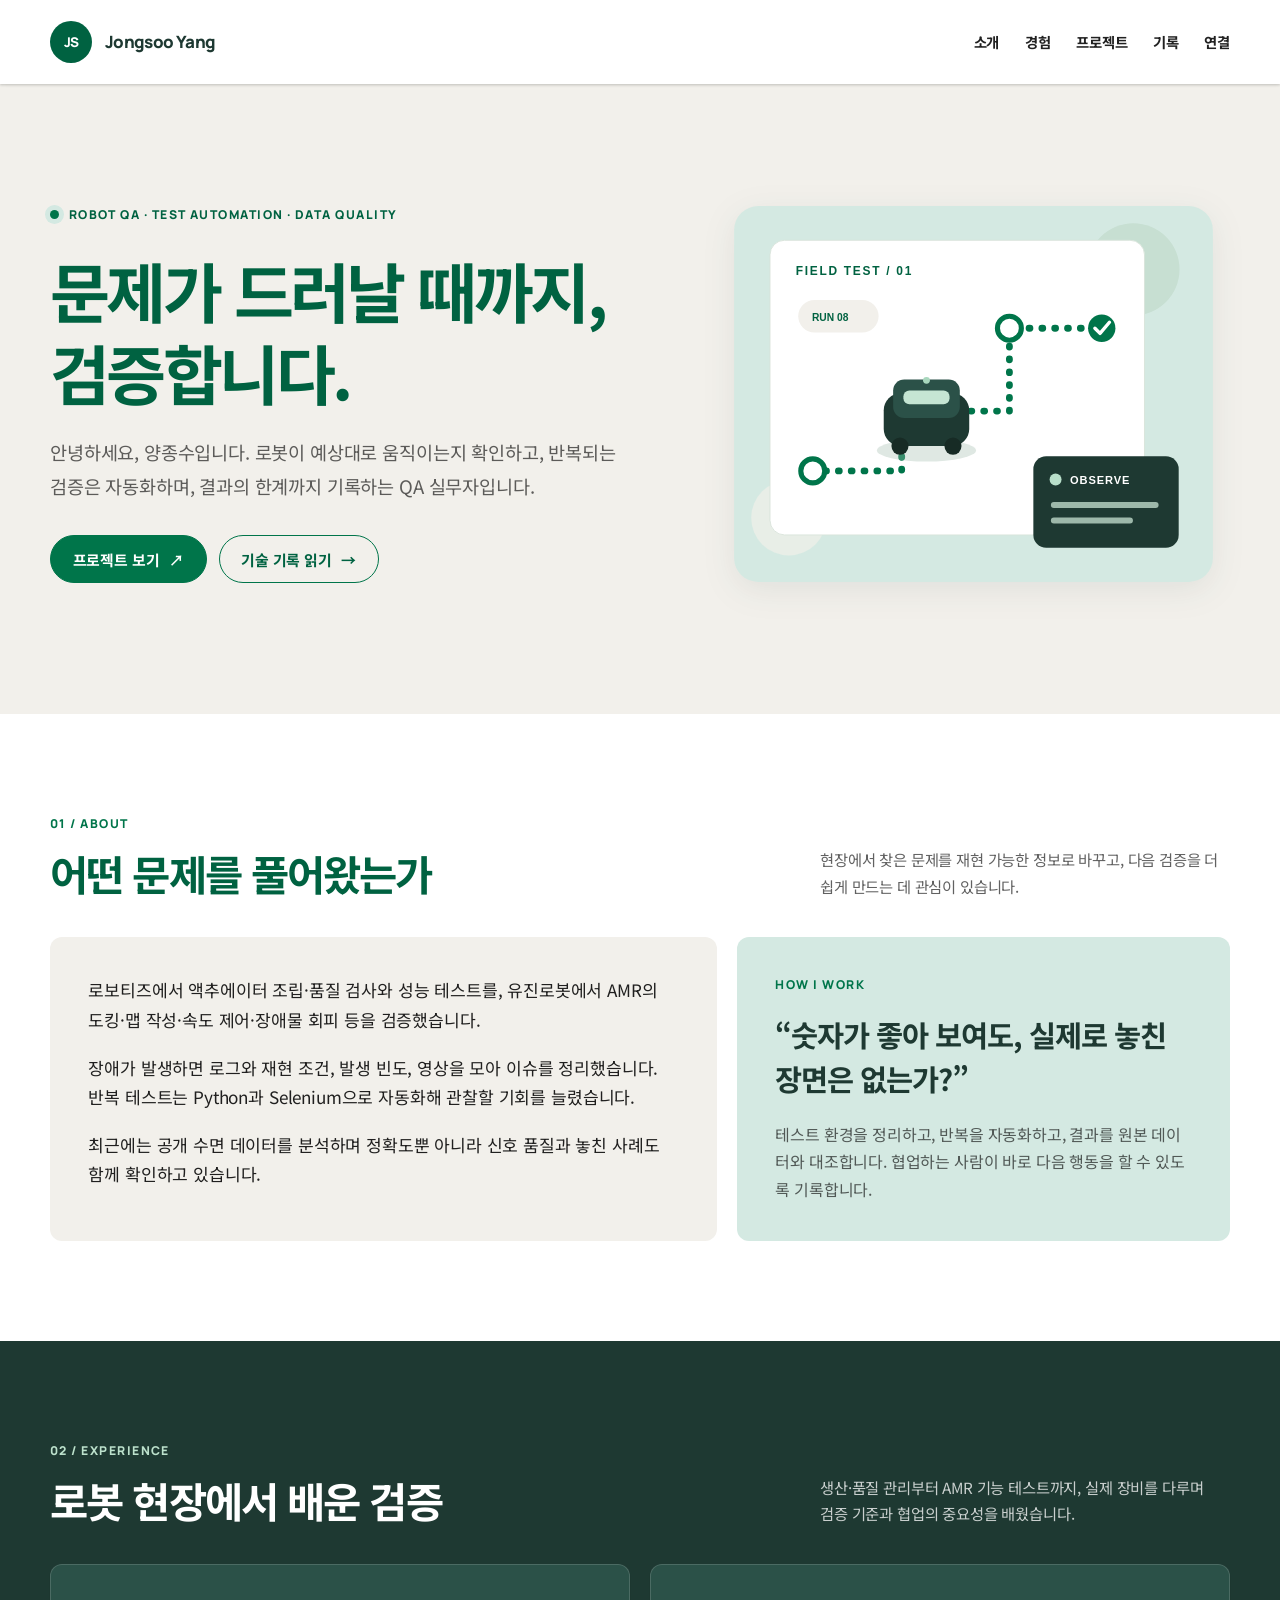
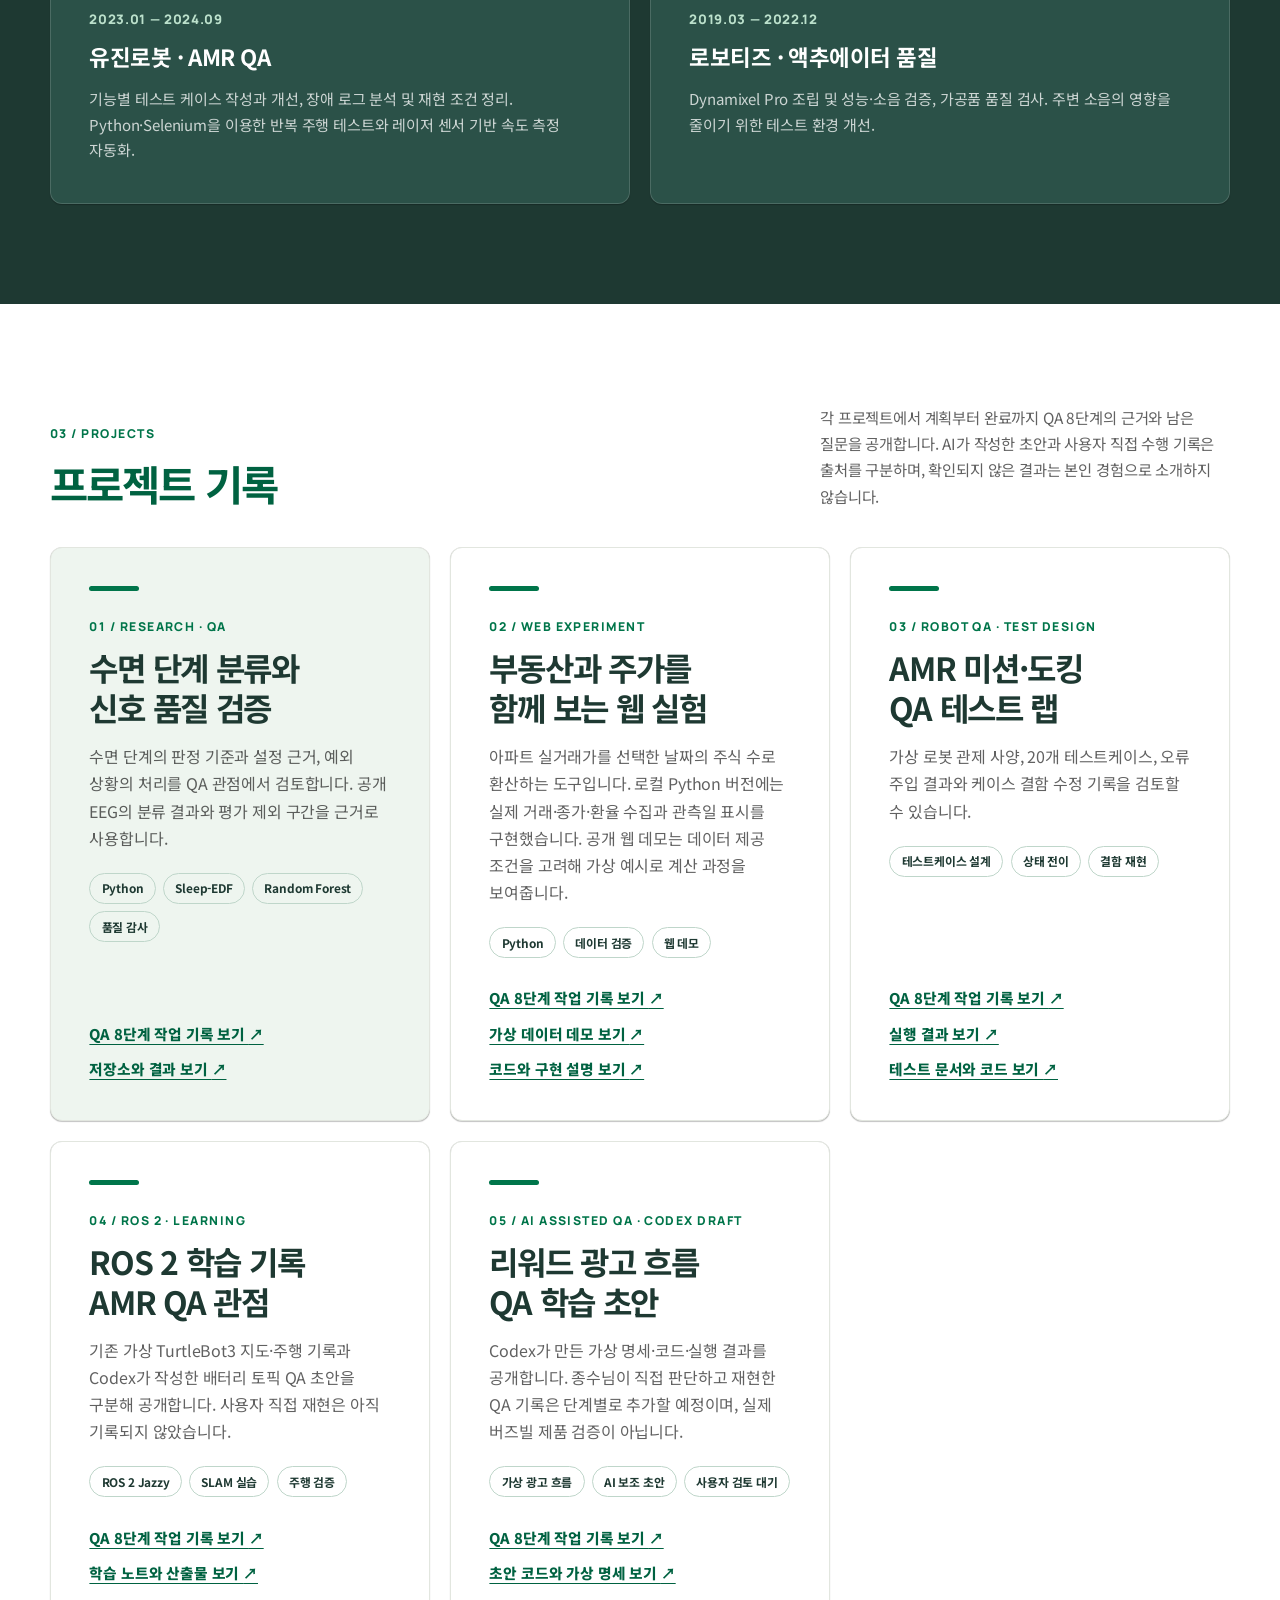
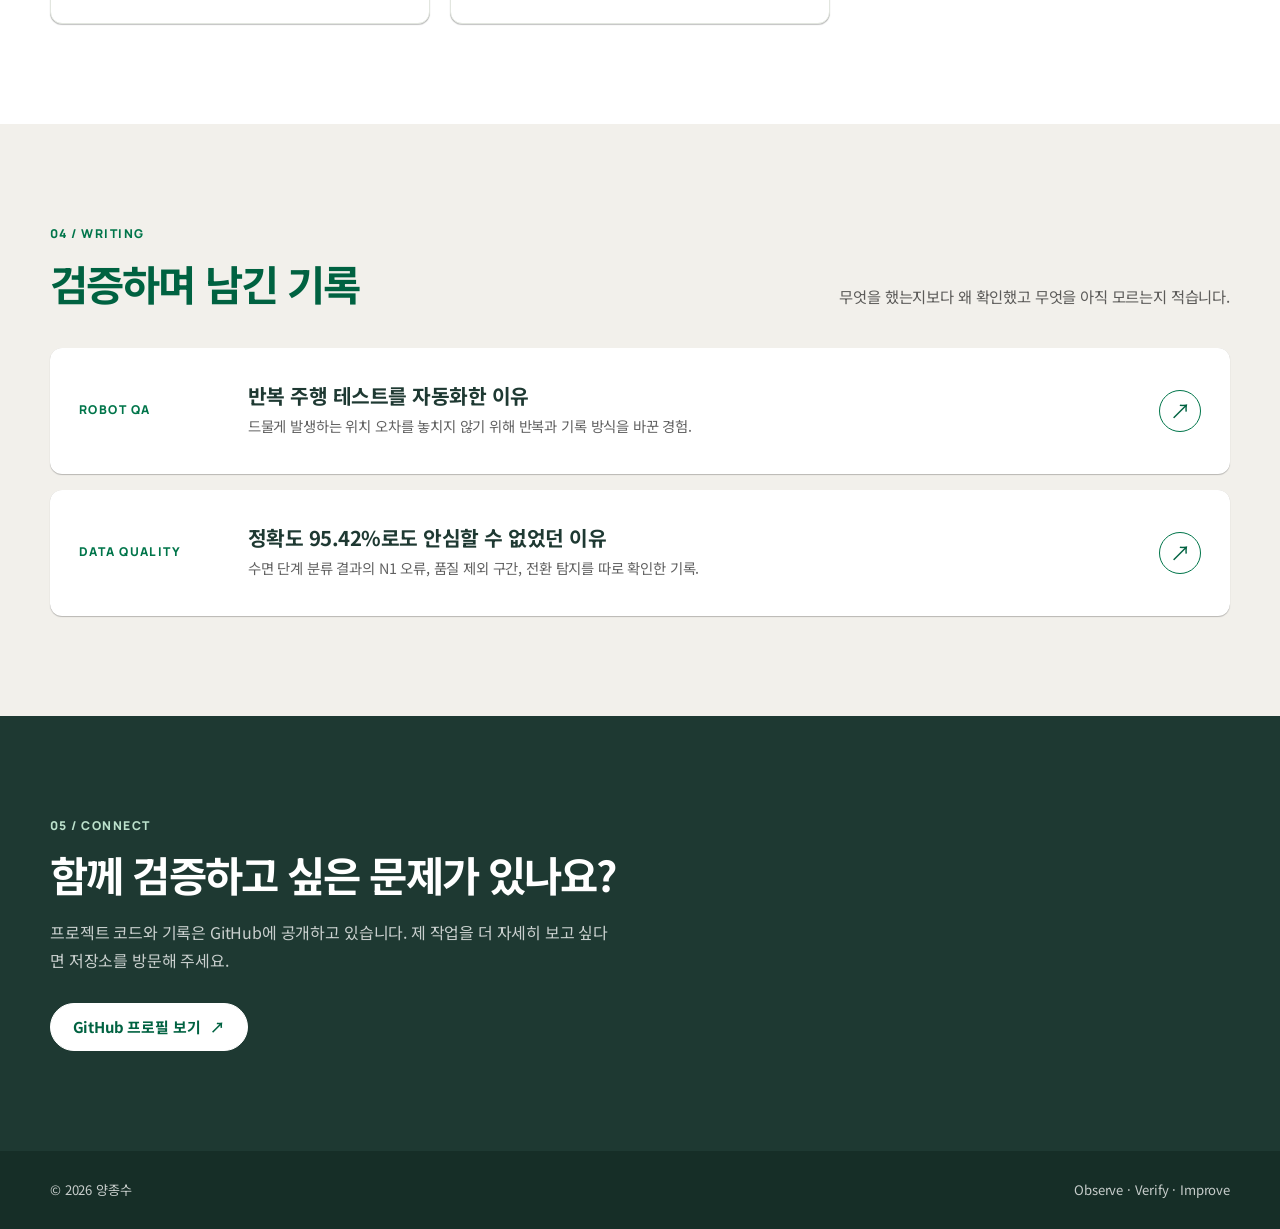
==== commit a1ff526c: "Record user-defined sleep QA goal and candidate test scope" ====
--- a/docs/index.html
+++ b/docs/index.html
@@ -95,7 +95,7 @@
         <article class="project-card featured">
           <span class="meta">01 / RESEARCH · QA</span>
           <h3>수면 단계 분류와<br>신호 품질 검증</h3>
-          <p>공개 EEG 데이터의 분류 결과와 N1 오류, 수면 진입 탐지의 한계, 평가 제외 구간을 QA 관점에서 다시 검토 중입니다.</p>
+          <p>수면 단계의 판정 기준과 설정 근거, 예외 상황의 처리를 QA 관점에서 검토합니다. 공개 EEG의 분류 결과와 평가 제외 구간을 근거로 사용합니다.</p>
           <ul class="tags" aria-label="사용 기술"><li>Python</li><li>Sleep-EDF</li><li>Random Forest</li><li>품질 감사</li></ul>
           <a class="text-link" href="qa/sleep-ai.html">QA 8단계 작업 기록 보기 <span aria-hidden="true">↗</span></a>
           <a class="text-link" href="https://github.com/ParsleyOnLibra/sleep-ai-project">저장소와 결과 보기 <span aria-hidden="true">↗</span></a>
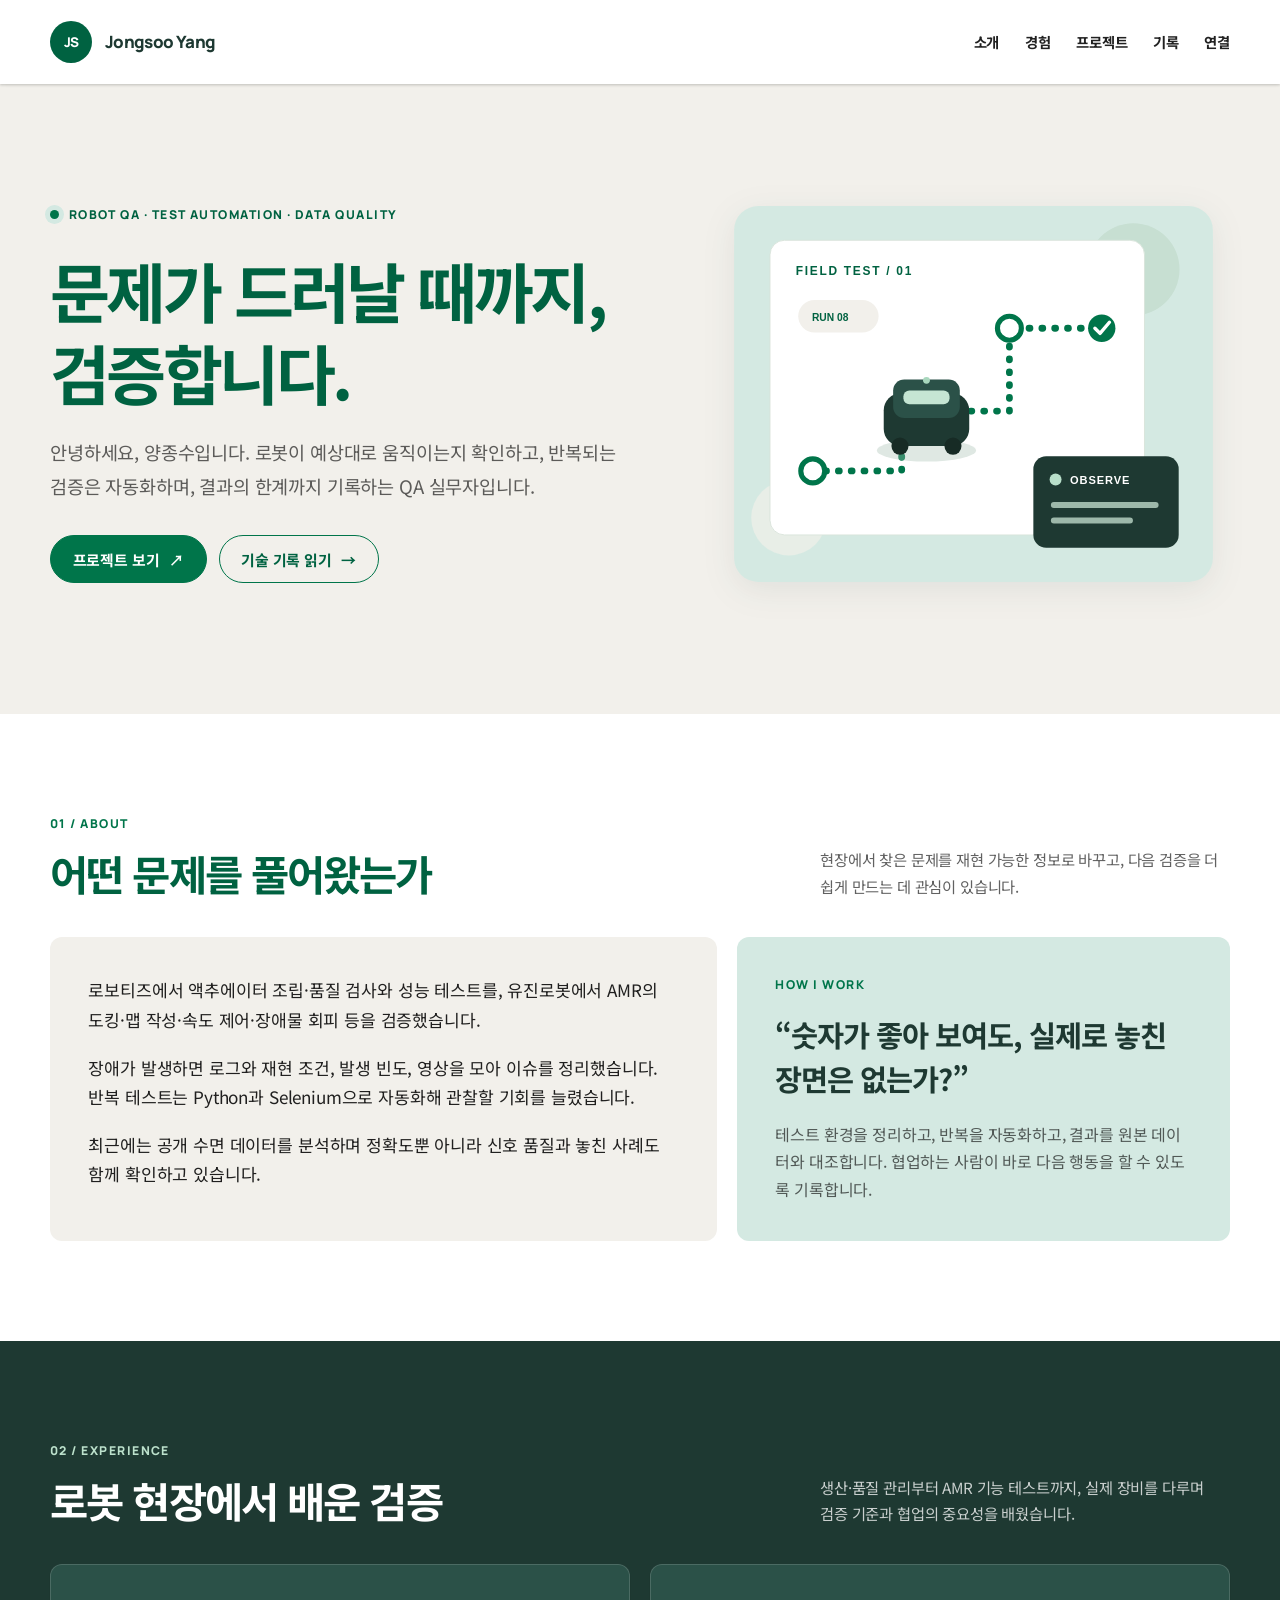
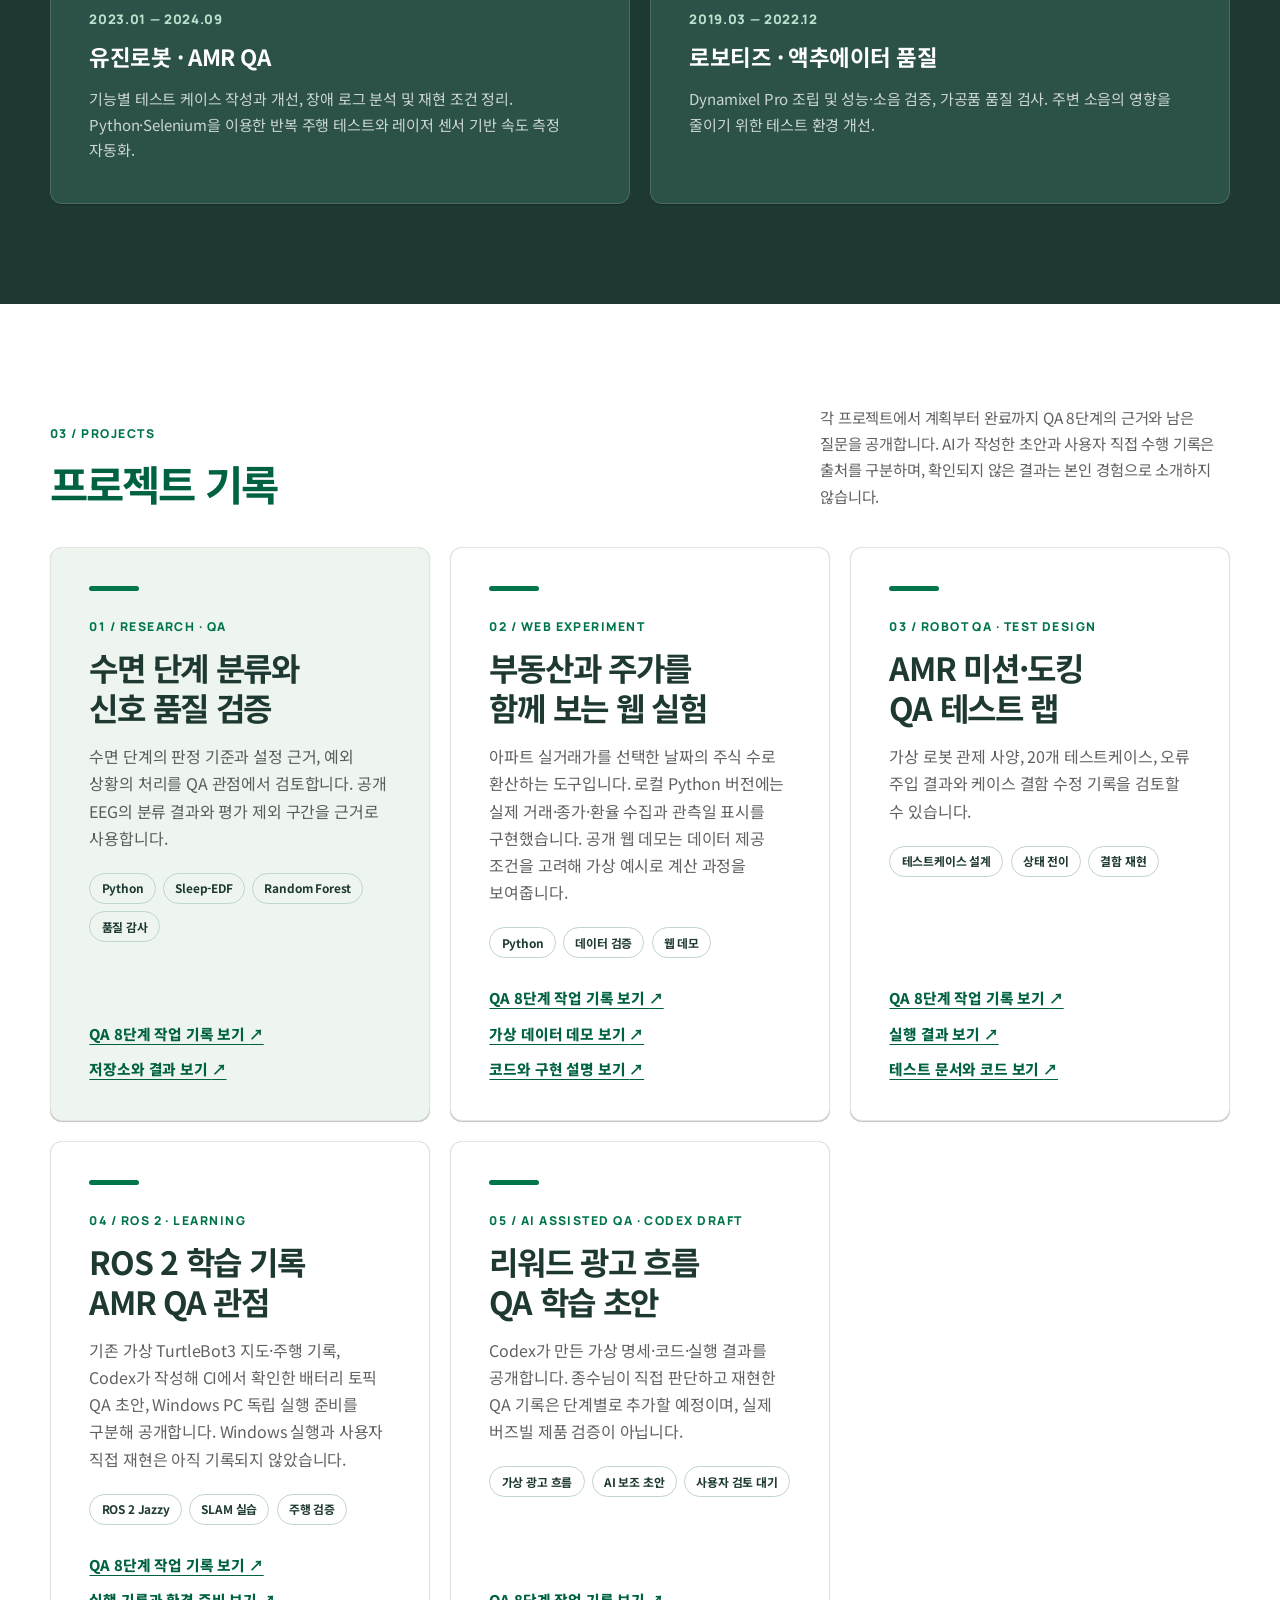
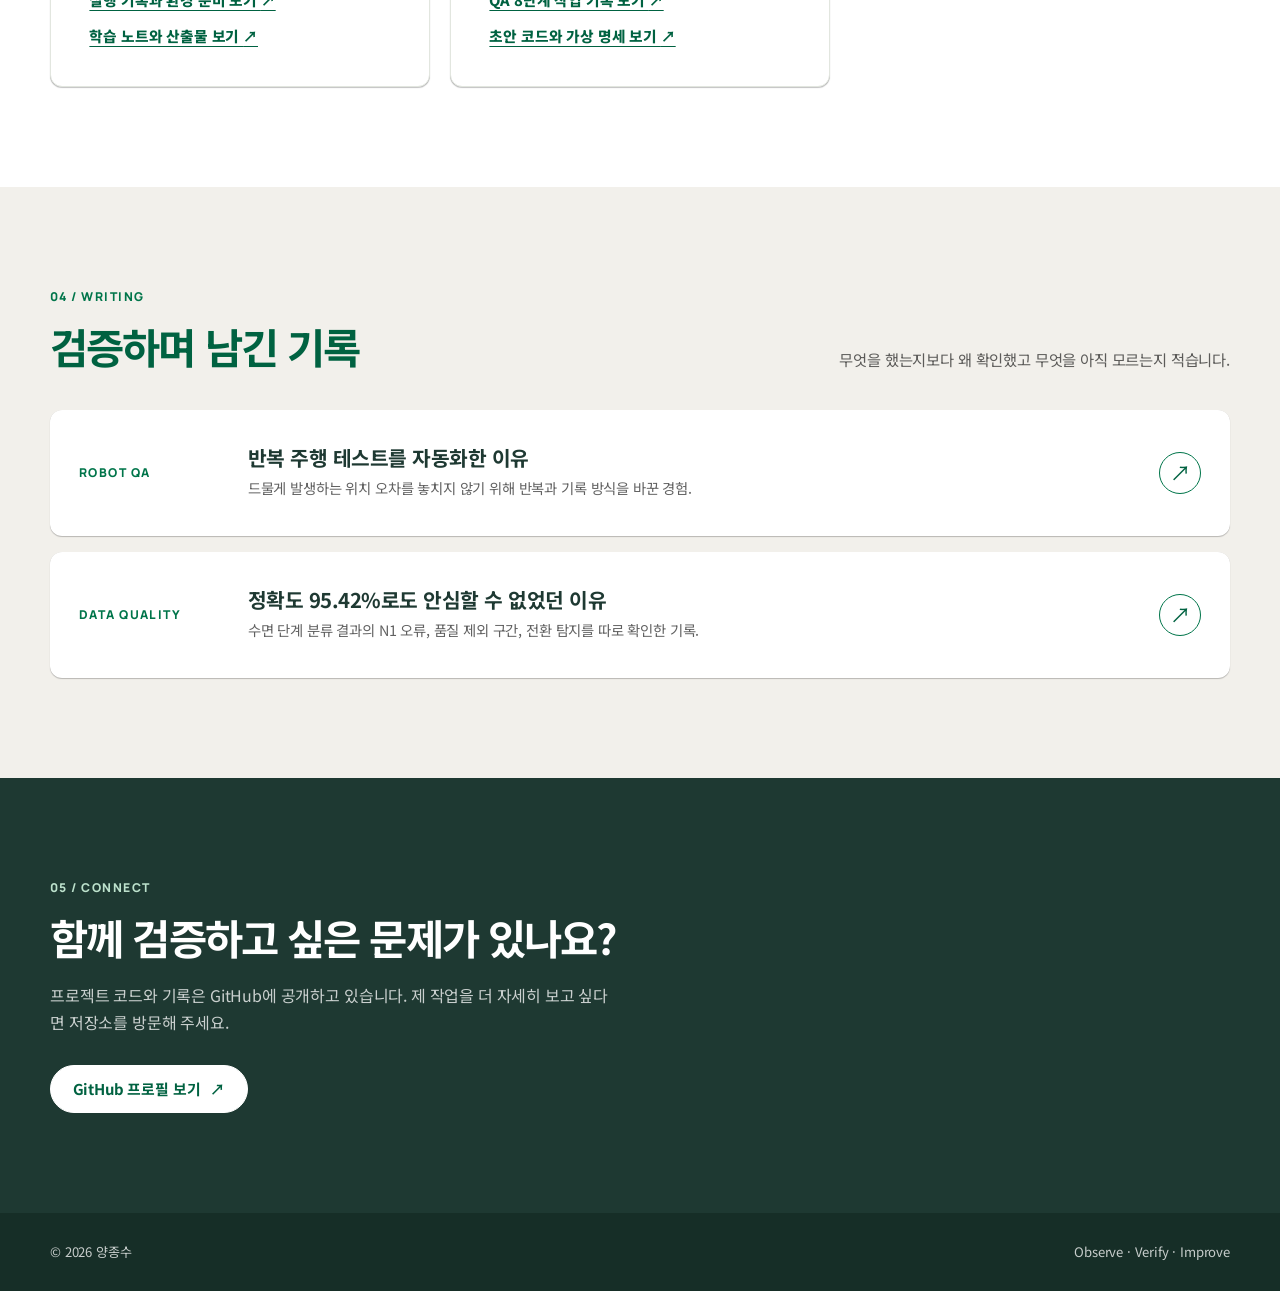
==== commit 95f124a1: "Document Windows ROS 2 VM preparation in portfolio" ====
--- a/docs/index.html
+++ b/docs/index.html
@@ -1,171 +1,172 @@
-<!doctype html>
-<html lang="ko">
-<head>
-  <meta charset="utf-8">
-  <meta name="viewport" content="width=device-width, initial-scale=1">
-  <meta name="description" content="양종수의 로봇 QA 포트폴리오와 기술 기록. AMR 검증, 테스트 자동화, 수면 데이터 품질 연구를 소개합니다.">
-  <meta name="theme-color" content="#103d35">
-  <title>양종수 | 로봇 QA와 데이터 기반 문제 해결</title>
-  <link rel="preconnect" href="https://fonts.googleapis.com">
-  <link rel="preconnect" href="https://fonts.gstatic.com" crossorigin>
-  <link href="https://fonts.googleapis.com/css2?family=Manrope:wght@400;500;600;700;800&family=Noto+Sans+KR:wght@400;500;600;700&display=swap" rel="stylesheet">
-  <link rel="stylesheet" href="style.css">
-</head>
-<body>
-  <a class="skip-link" href="#main">본문으로 바로가기</a>
-  <header class="site-header">
-    <div class="shell header-inner">
-      <a class="brand" href="./" aria-label="양종수 포트폴리오 홈"><span class="brand-mark">JS</span><span>Jongsoo Yang</span></a>
-      <nav class="nav" aria-label="주 메뉴">
-        <a href="#about">소개</a>
-        <a href="#experience">경험</a>
-        <a href="#projects">프로젝트</a>
-        <a href="#writing">기록</a>
-        <a href="#contact">연결</a>
-      </nav>
-      <details class="mobile-menu">
-        <summary>메뉴 <span aria-hidden="true">☰</span></summary>
-        <nav aria-label="모바일 메뉴"><a href="#about">소개</a><a href="#experience">경험</a><a href="#projects">프로젝트</a><a href="#writing">기록</a><a href="#contact">연결</a></nav>
-      </details>
-    </div>
-  </header>
-
-  <main id="main">
-    <section class="hero" aria-labelledby="hero-title">
-      <div class="shell hero-inner">
-        <div>
-          <p class="eyebrow"><span class="eyebrow-dot" aria-hidden="true"></span> ROBOT QA · TEST AUTOMATION · DATA QUALITY</p>
-          <h1 id="hero-title">문제가 드러날 때까지,<br>검증합니다.</h1>
-          <p class="hero-lead">안녕하세요, 양종수입니다. 로봇이 예상대로 움직이는지 확인하고, 반복되는 검증은 자동화하며, 결과의 한계까지 기록하는 QA 실무자입니다.</p>
-          <div class="hero-actions">
-            <a class="button button-primary" href="#projects">프로젝트 보기 <span aria-hidden="true">↗</span></a>
-            <a class="button button-outline" href="#writing">기술 기록 읽기 <span aria-hidden="true">→</span></a>
-          </div>
-        </div>
-        <div class="hero-art">
-          <img src="assets/qa-workflow.svg" alt="로봇 주행 경로를 검사하고 기록하는 QA 작업을 표현한 그림" width="600" height="480">
-        </div>
-      </div>
-    </section>
-
-    <section class="section shell" id="about" aria-labelledby="about-title">
-      <div class="section-heading">
-        <div><p class="section-kicker">01 / ABOUT</p><h2 id="about-title">어떤 문제를 풀어왔는가</h2></div>
-        <p class="section-intro">현장에서 찾은 문제를 재현 가능한 정보로 바꾸고, 다음 검증을 더 쉽게 만드는 데 관심이 있습니다.</p>
-      </div>
-      <div class="about-grid">
-        <div class="intro-card">
-          <p>로보티즈에서 액추에이터 조립·품질 검사와 성능 테스트를, 유진로봇에서 AMR의 도킹·맵 작성·속도 제어·장애물 회피 등을 검증했습니다.</p>
-          <p>장애가 발생하면 로그와 재현 조건, 발생 빈도, 영상을 모아 이슈를 정리했습니다. 반복 테스트는 Python과 Selenium으로 자동화해 관찰할 기회를 늘렸습니다.</p>
-          <p>최근에는 공개 수면 데이터를 분석하며 정확도뿐 아니라 신호 품질과 놓친 사례도 함께 확인하고 있습니다.</p>
-        </div>
-        <aside class="principle-card" aria-label="일하는 방식">
-          <p class="section-kicker">HOW I WORK</p>
-          <p class="big-quote">“숫자가 좋아 보여도, 실제로 놓친 장면은 없는가?”</p>
-          <p>테스트 환경을 정리하고, 반복을 자동화하고, 결과를 원본 데이터와 대조합니다. 협업하는 사람이 바로 다음 행동을 할 수 있도록 기록합니다.</p>
-        </aside>
-      </div>
-    </section>
-
-    <section class="section shell" id="experience" aria-labelledby="experience-title">
-      <div class="section-heading">
-        <div><p class="section-kicker">02 / EXPERIENCE</p><h2 id="experience-title">로봇 현장에서 배운 검증</h2></div>
-        <p class="section-intro">생산·품질 관리부터 AMR 기능 테스트까지, 실제 장비를 다루며 검증 기준과 협업의 중요성을 배웠습니다.</p>
-      </div>
-      <div class="timeline">
-        <div class="timeline-item">
-          <span class="period">2023.01 — 2024.09</span>
-          <h3>유진로봇 · AMR QA</h3>
-          <p>기능별 테스트 케이스 작성과 개선, 장애 로그 분석 및 재현 조건 정리. Python·Selenium을 이용한 반복 주행 테스트와 레이저 센서 기반 속도 측정 자동화.</p>
-        </div>
-        <div class="timeline-item">
-          <span class="period">2019.03 — 2022.12</span>
-          <h3>로보티즈 · 액추에이터 품질</h3>
-          <p>Dynamixel Pro 조립 및 성능·소음 검증, 가공품 품질 검사. 주변 소음의 영향을 줄이기 위한 테스트 환경 개선.</p>
-        </div>
-      </div>
-    </section>
-
-    <section class="section shell" id="projects" aria-labelledby="projects-title">
-      <div class="section-heading">
-        <div><p class="section-kicker">03 / PROJECTS</p><h2 id="projects-title">프로젝트 기록</h2></div>
-        <p class="section-intro">각 프로젝트에서 계획부터 완료까지 QA 8단계의 근거와 남은 질문을 공개합니다. AI가 작성한 초안과 사용자 직접 수행 기록은 출처를 구분하며, 확인되지 않은 결과는 본인 경험으로 소개하지 않습니다.</p>
-      </div>
-      <div class="project-grid">
-        <article class="project-card featured">
-          <span class="meta">01 / RESEARCH · QA</span>
-          <h3>수면 단계 분류와<br>신호 품질 검증</h3>
-          <p>수면 단계의 판정 기준과 설정 근거, 예외 상황의 처리를 QA 관점에서 검토합니다. 공개 EEG의 분류 결과와 평가 제외 구간을 근거로 사용합니다.</p>
-          <ul class="tags" aria-label="사용 기술"><li>Python</li><li>Sleep-EDF</li><li>Random Forest</li><li>품질 감사</li></ul>
-          <a class="text-link" href="qa/sleep-ai.html">QA 8단계 작업 기록 보기 <span aria-hidden="true">↗</span></a>
-          <a class="text-link" href="https://github.com/ParsleyOnLibra/sleep-ai-project">저장소와 결과 보기 <span aria-hidden="true">↗</span></a>
-        </article>
-        <article class="project-card">
-          <span class="meta">02 / WEB EXPERIMENT</span>
-          <h3>부동산과 주가를<br>함께 보는 웹 실험</h3>
-          <p>아파트 실거래가를 선택한 날짜의 주식 수로 환산하는 도구입니다. 로컬 Python 버전에는 실제 거래·종가·환율 수집과 관측일 표시를 구현했습니다. 공개 웹 데모는 데이터 제공 조건을 고려해 가상 예시로 계산 과정을 보여줍니다.</p>
-          <ul class="tags" aria-label="프로젝트 성격"><li>Python</li><li>데이터 검증</li><li>웹 데모</li></ul>
-          <a class="text-link" href="qa/property.html">QA 8단계 작업 기록 보기 <span aria-hidden="true">↗</span></a>
-          <a class="text-link" href="https://parsleyonlibra.github.io/property-simulator-portfolio/">가상 데이터 데모 보기 <span aria-hidden="true">↗</span></a>
-          <a class="text-link" href="https://github.com/ParsleyOnLibra/property-simulator-portfolio">코드와 구현 설명 보기 <span aria-hidden="true">↗</span></a>
-        </article>
-        <article class="project-card">
-          <span class="meta">03 / ROBOT QA · TEST DESIGN</span>
-          <h3>AMR 미션·도킹<br>QA 테스트 랩</h3>
-          <p>가상 로봇 관제 사양, 20개 테스트케이스, 오류 주입 결과와 케이스 결함 수정 기록을 검토할 수 있습니다.</p>
-          <ul class="tags" aria-label="사용한 QA 기법"><li>테스트케이스 설계</li><li>상태 전이</li><li>결함 재현</li></ul>
-          <a class="text-link" href="qa/amr-qa.html">QA 8단계 작업 기록 보기 <span aria-hidden="true">↗</span></a>
-          <a class="text-link" href="projects/amr-qa-lab/">실행 결과 보기 <span aria-hidden="true">↗</span></a>
-          <a class="text-link" href="https://github.com/ParsleyOnLibra/ParsleyOnLibra/tree/main/projects/amr-qa-lab">테스트 문서와 코드 보기 <span aria-hidden="true">↗</span></a>
-        </article>
-        <article class="project-card">
-          <span class="meta">04 / ROS 2 · LEARNING</span>
-          <h3>ROS 2 학습 기록<br>AMR QA 관점</h3>
-          <p>기존 가상 TurtleBot3 지도·주행 기록과 Codex가 작성한 배터리 토픽 QA 초안을 구분해 공개합니다. 사용자 직접 재현은 아직 기록되지 않았습니다.</p>
-          <ul class="tags" aria-label="학습 주제"><li>ROS 2 Jazzy</li><li>SLAM 실습</li><li>주행 검증</li></ul>
-          <a class="text-link" href="qa/ros2-learning.html">QA 8단계 작업 기록 보기 <span aria-hidden="true">↗</span></a>
-          <a class="text-link" href="https://github.com/ParsleyOnLibra/ParsleyOnLibra/tree/main/projects/ros2-learning">학습 노트와 산출물 보기 <span aria-hidden="true">↗</span></a>
-        </article>
-        <article class="project-card">
-          <span class="meta">05 / AI ASSISTED QA · CODEX DRAFT</span>
-          <h3>리워드 광고 흐름<br>QA 학습 초안</h3>
-          <p>Codex가 만든 가상 명세·코드·실행 결과를 공개합니다. 종수님이 직접 판단하고 재현한 QA 기록은 단계별로 추가할 예정이며, 실제 버즈빌 제품 검증이 아닙니다.</p>
-          <ul class="tags" aria-label="초안 주제"><li>가상 광고 흐름</li><li>AI 보조 초안</li><li>사용자 검토 대기</li></ul>
-          <a class="text-link" href="qa/reward-ad-qa.html">QA 8단계 작업 기록 보기 <span aria-hidden="true">↗</span></a>
-          <a class="text-link" href="https://github.com/ParsleyOnLibra/ParsleyOnLibra/tree/main/projects/reward-ad-qa-lab">초안 코드와 가상 명세 보기 <span aria-hidden="true">↗</span></a>
-        </article>
-      </div>
-    </section>
-
-    <section class="section shell" id="writing" aria-labelledby="writing-title">
-      <div class="section-heading">
-        <div><p class="section-kicker">04 / WRITING</p><h2 id="writing-title">검증하며 남긴 기록</h2></div>
-        <p class="section-intro">무엇을 했는지보다 왜 확인했고 무엇을 아직 모르는지 적습니다.</p>
-      </div>
-      <div class="post-list">
-        <a class="post-card" href="articles/robot-qa-automation.html">
-          <span class="meta">ROBOT QA</span>
-          <div><h3>반복 주행 테스트를 자동화한 이유</h3><p>드물게 발생하는 위치 오차를 놓치지 않기 위해 반복과 기록 방식을 바꾼 경험.</p></div>
-          <span class="post-arrow" aria-hidden="true">↗</span>
-        </a>
-        <a class="post-card" href="articles/sleep-ai-quality.html">
-          <span class="meta">DATA QUALITY</span>
-          <div><h3>정확도 95.42%로도 안심할 수 없었던 이유</h3><p>수면 단계 분류 결과의 N1 오류, 품질 제외 구간, 전환 탐지를 따로 확인한 기록.</p></div>
-          <span class="post-arrow" aria-hidden="true">↗</span>
-        </a>
-      </div>
-    </section>
-
-    <section class="section contact" id="contact" aria-labelledby="contact-title">
-      <div class="shell">
-        <p class="section-kicker">05 / CONNECT</p>
-        <h2 id="contact-title">함께 검증하고 싶은 문제가 있나요?</h2>
-        <p>프로젝트 코드와 기록은 GitHub에 공개하고 있습니다. 제 작업을 더 자세히 보고 싶다면 저장소를 방문해 주세요.</p>
-        <a class="button button-primary" href="https://github.com/ParsleyOnLibra">GitHub 프로필 보기 <span aria-hidden="true">↗</span></a>
-      </div>
-    </section>
-  </main>
-  <footer class="site-footer"><div class="shell footer-inner"><p>© 2026 양종수</p><p>Observe · Verify · Improve</p></div></footer>
-  <script src="site.js" defer></script>
-</body>
-</html>
+<!doctype html>
+<html lang="ko">
+<head>
+  <meta charset="utf-8">
+  <meta name="viewport" content="width=device-width, initial-scale=1">
+  <meta name="description" content="양종수의 로봇 QA 포트폴리오와 기술 기록. AMR 검증, 테스트 자동화, 수면 데이터 품질 연구를 소개합니다.">
+  <meta name="theme-color" content="#103d35">
+  <title>양종수 | 로봇 QA와 데이터 기반 문제 해결</title>
+  <link rel="preconnect" href="https://fonts.googleapis.com">
+  <link rel="preconnect" href="https://fonts.gstatic.com" crossorigin>
+  <link href="https://fonts.googleapis.com/css2?family=Manrope:wght@400;500;600;700;800&family=Noto+Sans+KR:wght@400;500;600;700&display=swap" rel="stylesheet">
+  <link rel="stylesheet" href="style.css">
+</head>
+<body>
+  <a class="skip-link" href="#main">본문으로 바로가기</a>
+  <header class="site-header">
+    <div class="shell header-inner">
+      <a class="brand" href="./" aria-label="양종수 포트폴리오 홈"><span class="brand-mark">JS</span><span>Jongsoo Yang</span></a>
+      <nav class="nav" aria-label="주 메뉴">
+        <a href="#about">소개</a>
+        <a href="#experience">경험</a>
+        <a href="#projects">프로젝트</a>
+        <a href="#writing">기록</a>
+        <a href="#contact">연결</a>
+      </nav>
+      <details class="mobile-menu">
+        <summary>메뉴 <span aria-hidden="true">☰</span></summary>
+        <nav aria-label="모바일 메뉴"><a href="#about">소개</a><a href="#experience">경험</a><a href="#projects">프로젝트</a><a href="#writing">기록</a><a href="#contact">연결</a></nav>
+      </details>
+    </div>
+  </header>
+
+  <main id="main">
+    <section class="hero" aria-labelledby="hero-title">
+      <div class="shell hero-inner">
+        <div>
+          <p class="eyebrow"><span class="eyebrow-dot" aria-hidden="true"></span> ROBOT QA · TEST AUTOMATION · DATA QUALITY</p>
+          <h1 id="hero-title">문제가 드러날 때까지,<br>검증합니다.</h1>
+          <p class="hero-lead">안녕하세요, 양종수입니다. 로봇이 예상대로 움직이는지 확인하고, 반복되는 검증은 자동화하며, 결과의 한계까지 기록하는 QA 실무자입니다.</p>
+          <div class="hero-actions">
+            <a class="button button-primary" href="#projects">프로젝트 보기 <span aria-hidden="true">↗</span></a>
+            <a class="button button-outline" href="#writing">기술 기록 읽기 <span aria-hidden="true">→</span></a>
+          </div>
+        </div>
+        <div class="hero-art">
+          <img src="assets/qa-workflow.svg" alt="로봇 주행 경로를 검사하고 기록하는 QA 작업을 표현한 그림" width="600" height="480">
+        </div>
+      </div>
+    </section>
+
+    <section class="section shell" id="about" aria-labelledby="about-title">
+      <div class="section-heading">
+        <div><p class="section-kicker">01 / ABOUT</p><h2 id="about-title">어떤 문제를 풀어왔는가</h2></div>
+        <p class="section-intro">현장에서 찾은 문제를 재현 가능한 정보로 바꾸고, 다음 검증을 더 쉽게 만드는 데 관심이 있습니다.</p>
+      </div>
+      <div class="about-grid">
+        <div class="intro-card">
+          <p>로보티즈에서 액추에이터 조립·품질 검사와 성능 테스트를, 유진로봇에서 AMR의 도킹·맵 작성·속도 제어·장애물 회피 등을 검증했습니다.</p>
+          <p>장애가 발생하면 로그와 재현 조건, 발생 빈도, 영상을 모아 이슈를 정리했습니다. 반복 테스트는 Python과 Selenium으로 자동화해 관찰할 기회를 늘렸습니다.</p>
+          <p>최근에는 공개 수면 데이터를 분석하며 정확도뿐 아니라 신호 품질과 놓친 사례도 함께 확인하고 있습니다.</p>
+        </div>
+        <aside class="principle-card" aria-label="일하는 방식">
+          <p class="section-kicker">HOW I WORK</p>
+          <p class="big-quote">“숫자가 좋아 보여도, 실제로 놓친 장면은 없는가?”</p>
+          <p>테스트 환경을 정리하고, 반복을 자동화하고, 결과를 원본 데이터와 대조합니다. 협업하는 사람이 바로 다음 행동을 할 수 있도록 기록합니다.</p>
+        </aside>
+      </div>
+    </section>
+
+    <section class="section shell" id="experience" aria-labelledby="experience-title">
+      <div class="section-heading">
+        <div><p class="section-kicker">02 / EXPERIENCE</p><h2 id="experience-title">로봇 현장에서 배운 검증</h2></div>
+        <p class="section-intro">생산·품질 관리부터 AMR 기능 테스트까지, 실제 장비를 다루며 검증 기준과 협업의 중요성을 배웠습니다.</p>
+      </div>
+      <div class="timeline">
+        <div class="timeline-item">
+          <span class="period">2023.01 — 2024.09</span>
+          <h3>유진로봇 · AMR QA</h3>
+          <p>기능별 테스트 케이스 작성과 개선, 장애 로그 분석 및 재현 조건 정리. Python·Selenium을 이용한 반복 주행 테스트와 레이저 센서 기반 속도 측정 자동화.</p>
+        </div>
+        <div class="timeline-item">
+          <span class="period">2019.03 — 2022.12</span>
+          <h3>로보티즈 · 액추에이터 품질</h3>
+          <p>Dynamixel Pro 조립 및 성능·소음 검증, 가공품 품질 검사. 주변 소음의 영향을 줄이기 위한 테스트 환경 개선.</p>
+        </div>
+      </div>
+    </section>
+
+    <section class="section shell" id="projects" aria-labelledby="projects-title">
+      <div class="section-heading">
+        <div><p class="section-kicker">03 / PROJECTS</p><h2 id="projects-title">프로젝트 기록</h2></div>
+        <p class="section-intro">각 프로젝트에서 계획부터 완료까지 QA 8단계의 근거와 남은 질문을 공개합니다. AI가 작성한 초안과 사용자 직접 수행 기록은 출처를 구분하며, 확인되지 않은 결과는 본인 경험으로 소개하지 않습니다.</p>
+      </div>
+      <div class="project-grid">
+        <article class="project-card featured">
+          <span class="meta">01 / RESEARCH · QA</span>
+          <h3>수면 단계 분류와<br>신호 품질 검증</h3>
+          <p>수면 단계의 판정 기준과 설정 근거, 예외 상황의 처리를 QA 관점에서 검토합니다. 공개 EEG의 분류 결과와 평가 제외 구간을 근거로 사용합니다.</p>
+          <ul class="tags" aria-label="사용 기술"><li>Python</li><li>Sleep-EDF</li><li>Random Forest</li><li>품질 감사</li></ul>
+          <a class="text-link" href="qa/sleep-ai.html">QA 8단계 작업 기록 보기 <span aria-hidden="true">↗</span></a>
+          <a class="text-link" href="https://github.com/ParsleyOnLibra/sleep-ai-project">저장소와 결과 보기 <span aria-hidden="true">↗</span></a>
+        </article>
+        <article class="project-card">
+          <span class="meta">02 / WEB EXPERIMENT</span>
+          <h3>부동산과 주가를<br>함께 보는 웹 실험</h3>
+          <p>아파트 실거래가를 선택한 날짜의 주식 수로 환산하는 도구입니다. 로컬 Python 버전에는 실제 거래·종가·환율 수집과 관측일 표시를 구현했습니다. 공개 웹 데모는 데이터 제공 조건을 고려해 가상 예시로 계산 과정을 보여줍니다.</p>
+          <ul class="tags" aria-label="프로젝트 성격"><li>Python</li><li>데이터 검증</li><li>웹 데모</li></ul>
+          <a class="text-link" href="qa/property.html">QA 8단계 작업 기록 보기 <span aria-hidden="true">↗</span></a>
+          <a class="text-link" href="https://parsleyonlibra.github.io/property-simulator-portfolio/">가상 데이터 데모 보기 <span aria-hidden="true">↗</span></a>
+          <a class="text-link" href="https://github.com/ParsleyOnLibra/property-simulator-portfolio">코드와 구현 설명 보기 <span aria-hidden="true">↗</span></a>
+        </article>
+        <article class="project-card">
+          <span class="meta">03 / ROBOT QA · TEST DESIGN</span>
+          <h3>AMR 미션·도킹<br>QA 테스트 랩</h3>
+          <p>가상 로봇 관제 사양, 20개 테스트케이스, 오류 주입 결과와 케이스 결함 수정 기록을 검토할 수 있습니다.</p>
+          <ul class="tags" aria-label="사용한 QA 기법"><li>테스트케이스 설계</li><li>상태 전이</li><li>결함 재현</li></ul>
+          <a class="text-link" href="qa/amr-qa.html">QA 8단계 작업 기록 보기 <span aria-hidden="true">↗</span></a>
+          <a class="text-link" href="projects/amr-qa-lab/">실행 결과 보기 <span aria-hidden="true">↗</span></a>
+          <a class="text-link" href="https://github.com/ParsleyOnLibra/ParsleyOnLibra/tree/main/projects/amr-qa-lab">테스트 문서와 코드 보기 <span aria-hidden="true">↗</span></a>
+        </article>
+        <article class="project-card">
+          <span class="meta">04 / ROS 2 · LEARNING</span>
+          <h3>ROS 2 학습 기록<br>AMR QA 관점</h3>
+          <p>기존 가상 TurtleBot3 지도·주행 기록, Codex가 작성해 CI에서 확인한 배터리 토픽 QA 초안, Windows PC 독립 실행 준비를 구분해 공개합니다. Windows 실행과 사용자 직접 재현은 아직 기록되지 않았습니다.</p>
+          <ul class="tags" aria-label="학습 주제"><li>ROS 2 Jazzy</li><li>SLAM 실습</li><li>주행 검증</li></ul>
+          <a class="text-link" href="qa/ros2-learning.html">QA 8단계 작업 기록 보기 <span aria-hidden="true">↗</span></a>
+          <a class="text-link" href="projects/ros2-learning/">실행 기록과 환경 준비 보기 <span aria-hidden="true">↗</span></a>
+          <a class="text-link" href="https://github.com/ParsleyOnLibra/ParsleyOnLibra/tree/main/projects/ros2-learning">학습 노트와 산출물 보기 <span aria-hidden="true">↗</span></a>
+        </article>
+        <article class="project-card">
+          <span class="meta">05 / AI ASSISTED QA · CODEX DRAFT</span>
+          <h3>리워드 광고 흐름<br>QA 학습 초안</h3>
+          <p>Codex가 만든 가상 명세·코드·실행 결과를 공개합니다. 종수님이 직접 판단하고 재현한 QA 기록은 단계별로 추가할 예정이며, 실제 버즈빌 제품 검증이 아닙니다.</p>
+          <ul class="tags" aria-label="초안 주제"><li>가상 광고 흐름</li><li>AI 보조 초안</li><li>사용자 검토 대기</li></ul>
+          <a class="text-link" href="qa/reward-ad-qa.html">QA 8단계 작업 기록 보기 <span aria-hidden="true">↗</span></a>
+          <a class="text-link" href="https://github.com/ParsleyOnLibra/ParsleyOnLibra/tree/main/projects/reward-ad-qa-lab">초안 코드와 가상 명세 보기 <span aria-hidden="true">↗</span></a>
+        </article>
+      </div>
+    </section>
+
+    <section class="section shell" id="writing" aria-labelledby="writing-title">
+      <div class="section-heading">
+        <div><p class="section-kicker">04 / WRITING</p><h2 id="writing-title">검증하며 남긴 기록</h2></div>
+        <p class="section-intro">무엇을 했는지보다 왜 확인했고 무엇을 아직 모르는지 적습니다.</p>
+      </div>
+      <div class="post-list">
+        <a class="post-card" href="articles/robot-qa-automation.html">
+          <span class="meta">ROBOT QA</span>
+          <div><h3>반복 주행 테스트를 자동화한 이유</h3><p>드물게 발생하는 위치 오차를 놓치지 않기 위해 반복과 기록 방식을 바꾼 경험.</p></div>
+          <span class="post-arrow" aria-hidden="true">↗</span>
+        </a>
+        <a class="post-card" href="articles/sleep-ai-quality.html">
+          <span class="meta">DATA QUALITY</span>
+          <div><h3>정확도 95.42%로도 안심할 수 없었던 이유</h3><p>수면 단계 분류 결과의 N1 오류, 품질 제외 구간, 전환 탐지를 따로 확인한 기록.</p></div>
+          <span class="post-arrow" aria-hidden="true">↗</span>
+        </a>
+      </div>
+    </section>
+
+    <section class="section contact" id="contact" aria-labelledby="contact-title">
+      <div class="shell">
+        <p class="section-kicker">05 / CONNECT</p>
+        <h2 id="contact-title">함께 검증하고 싶은 문제가 있나요?</h2>
+        <p>프로젝트 코드와 기록은 GitHub에 공개하고 있습니다. 제 작업을 더 자세히 보고 싶다면 저장소를 방문해 주세요.</p>
+        <a class="button button-primary" href="https://github.com/ParsleyOnLibra">GitHub 프로필 보기 <span aria-hidden="true">↗</span></a>
+      </div>
+    </section>
+  </main>
+  <footer class="site-footer"><div class="shell footer-inner"><p>© 2026 양종수</p><p>Observe · Verify · Improve</p></div></footer>
+  <script src="site.js" defer></script>
+</body>
+</html>
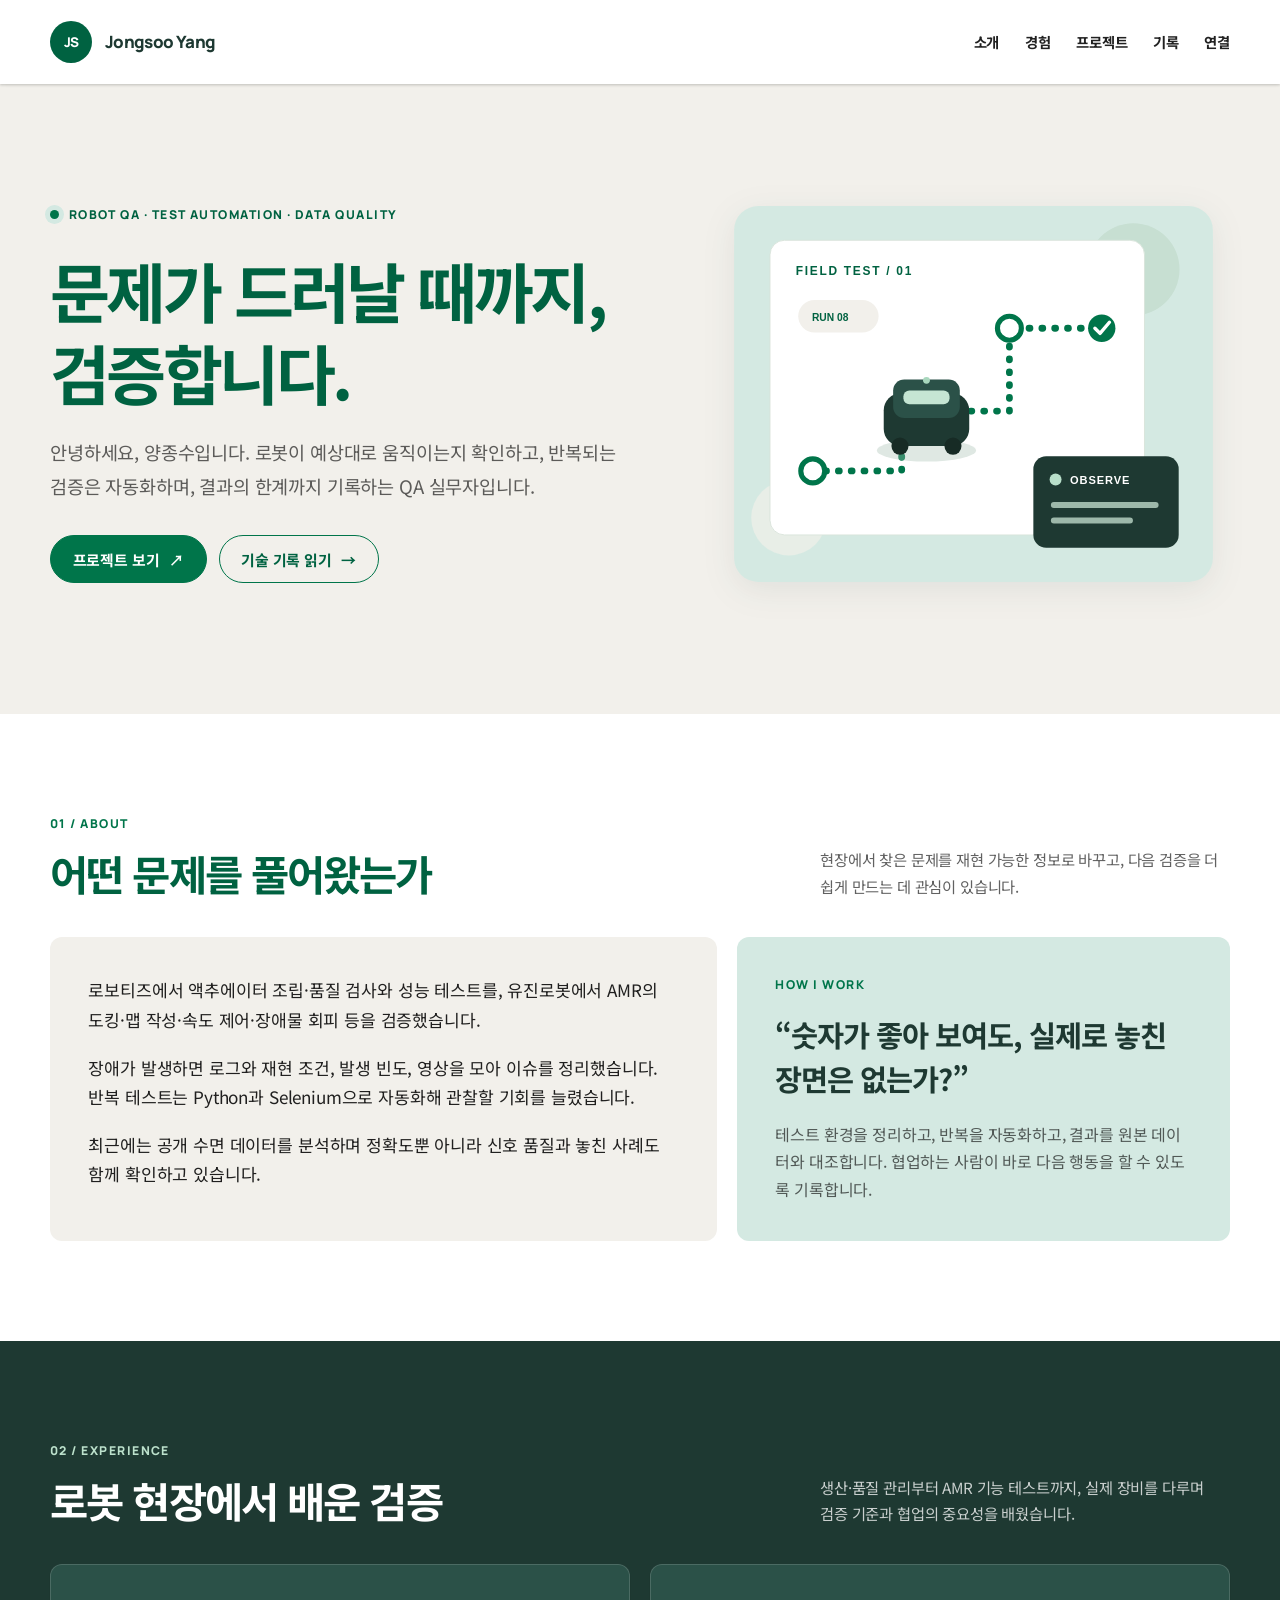
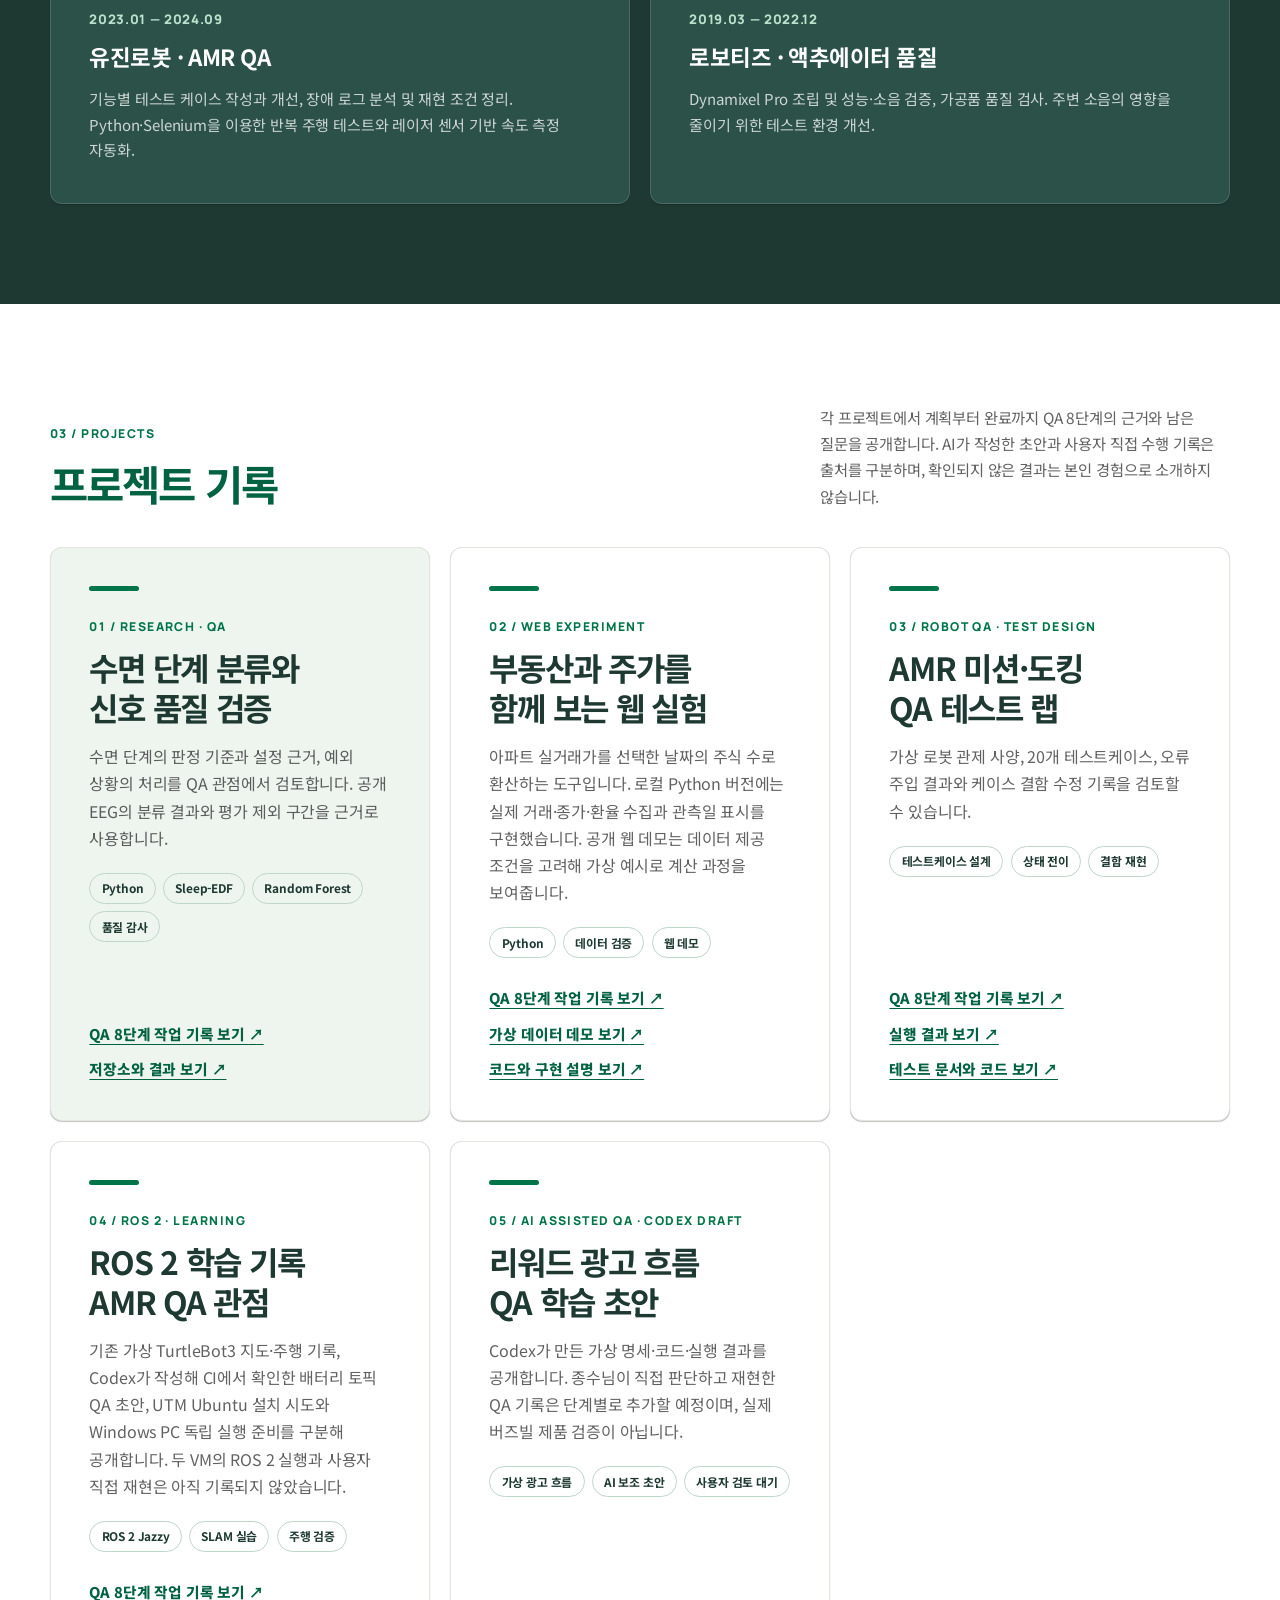
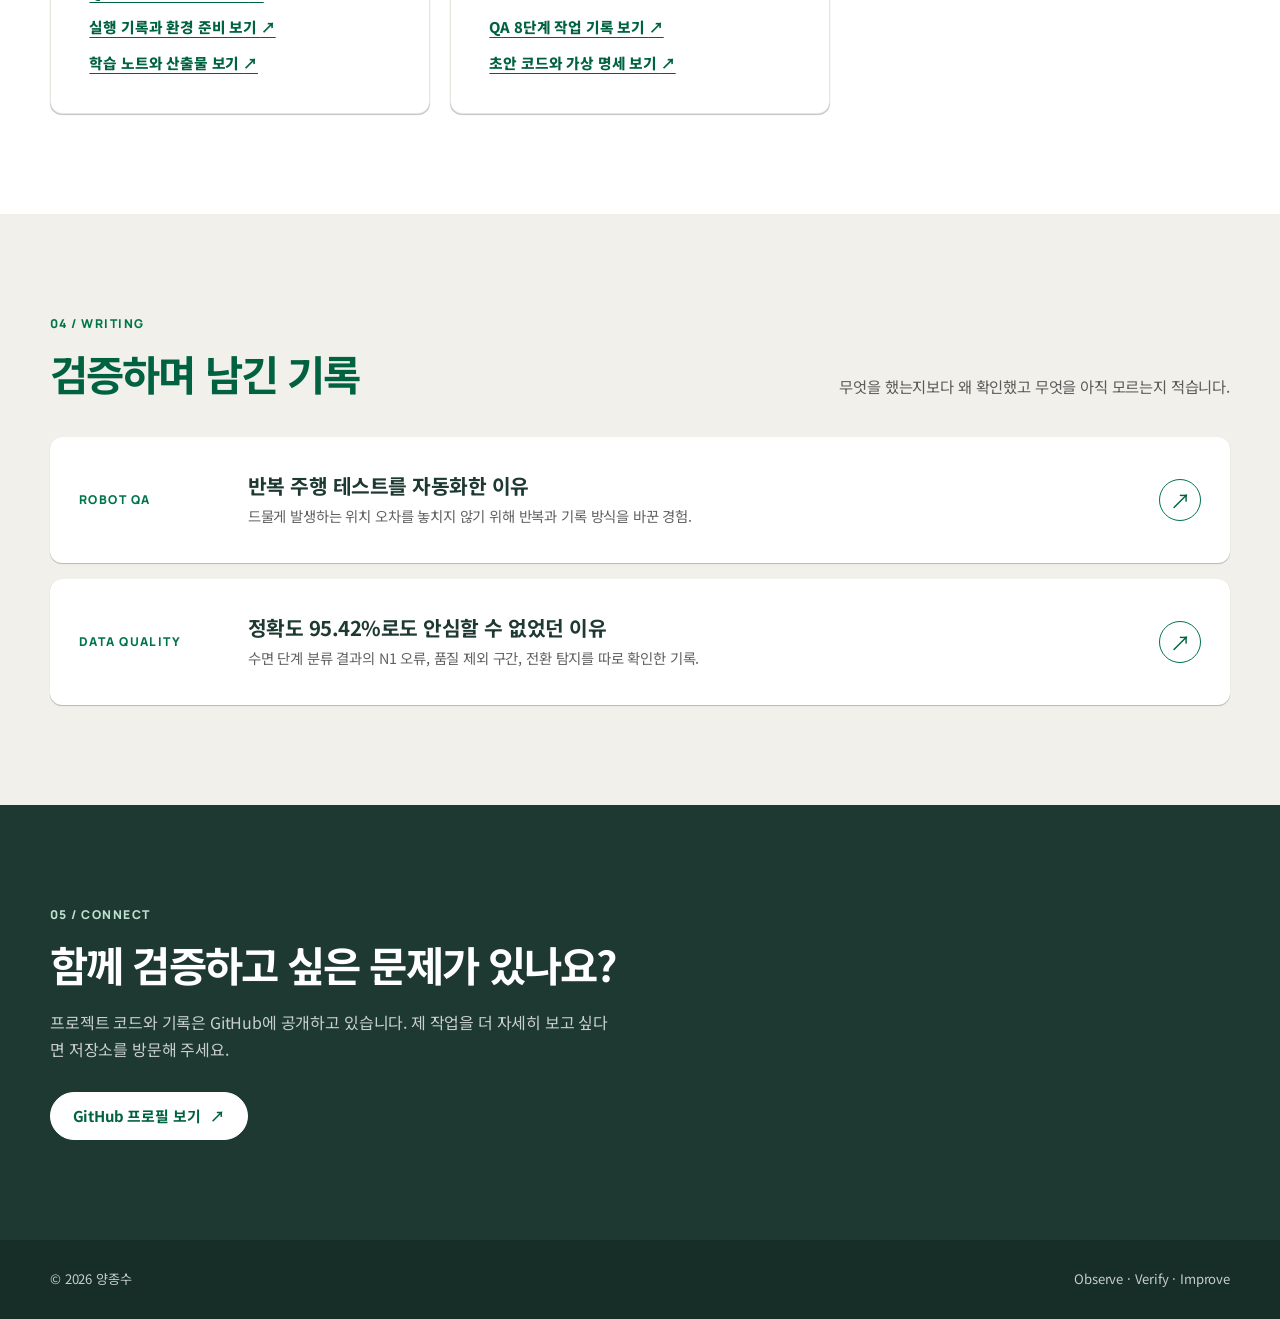
==== commit b9a445f5: "Document UTM installation progress and unverified runtime" ====
--- a/docs/index.html
+++ b/docs/index.html
@@ -121,7 +121,7 @@
         <article class="project-card">
           <span class="meta">04 / ROS 2 · LEARNING</span>
           <h3>ROS 2 학습 기록<br>AMR QA 관점</h3>
-          <p>기존 가상 TurtleBot3 지도·주행 기록, Codex가 작성해 CI에서 확인한 배터리 토픽 QA 초안, Windows PC 독립 실행 준비를 구분해 공개합니다. Windows 실행과 사용자 직접 재현은 아직 기록되지 않았습니다.</p>
+          <p>기존 가상 TurtleBot3 지도·주행 기록, Codex가 작성해 CI에서 확인한 배터리 토픽 QA 초안, UTM Ubuntu 설치 시도와 Windows PC 독립 실행 준비를 구분해 공개합니다. 두 VM의 ROS 2 실행과 사용자 직접 재현은 아직 기록되지 않았습니다.</p>
           <ul class="tags" aria-label="학습 주제"><li>ROS 2 Jazzy</li><li>SLAM 실습</li><li>주행 검증</li></ul>
           <a class="text-link" href="qa/ros2-learning.html">QA 8단계 작업 기록 보기 <span aria-hidden="true">↗</span></a>
           <a class="text-link" href="projects/ros2-learning/">실행 기록과 환경 준비 보기 <span aria-hidden="true">↗</span></a>
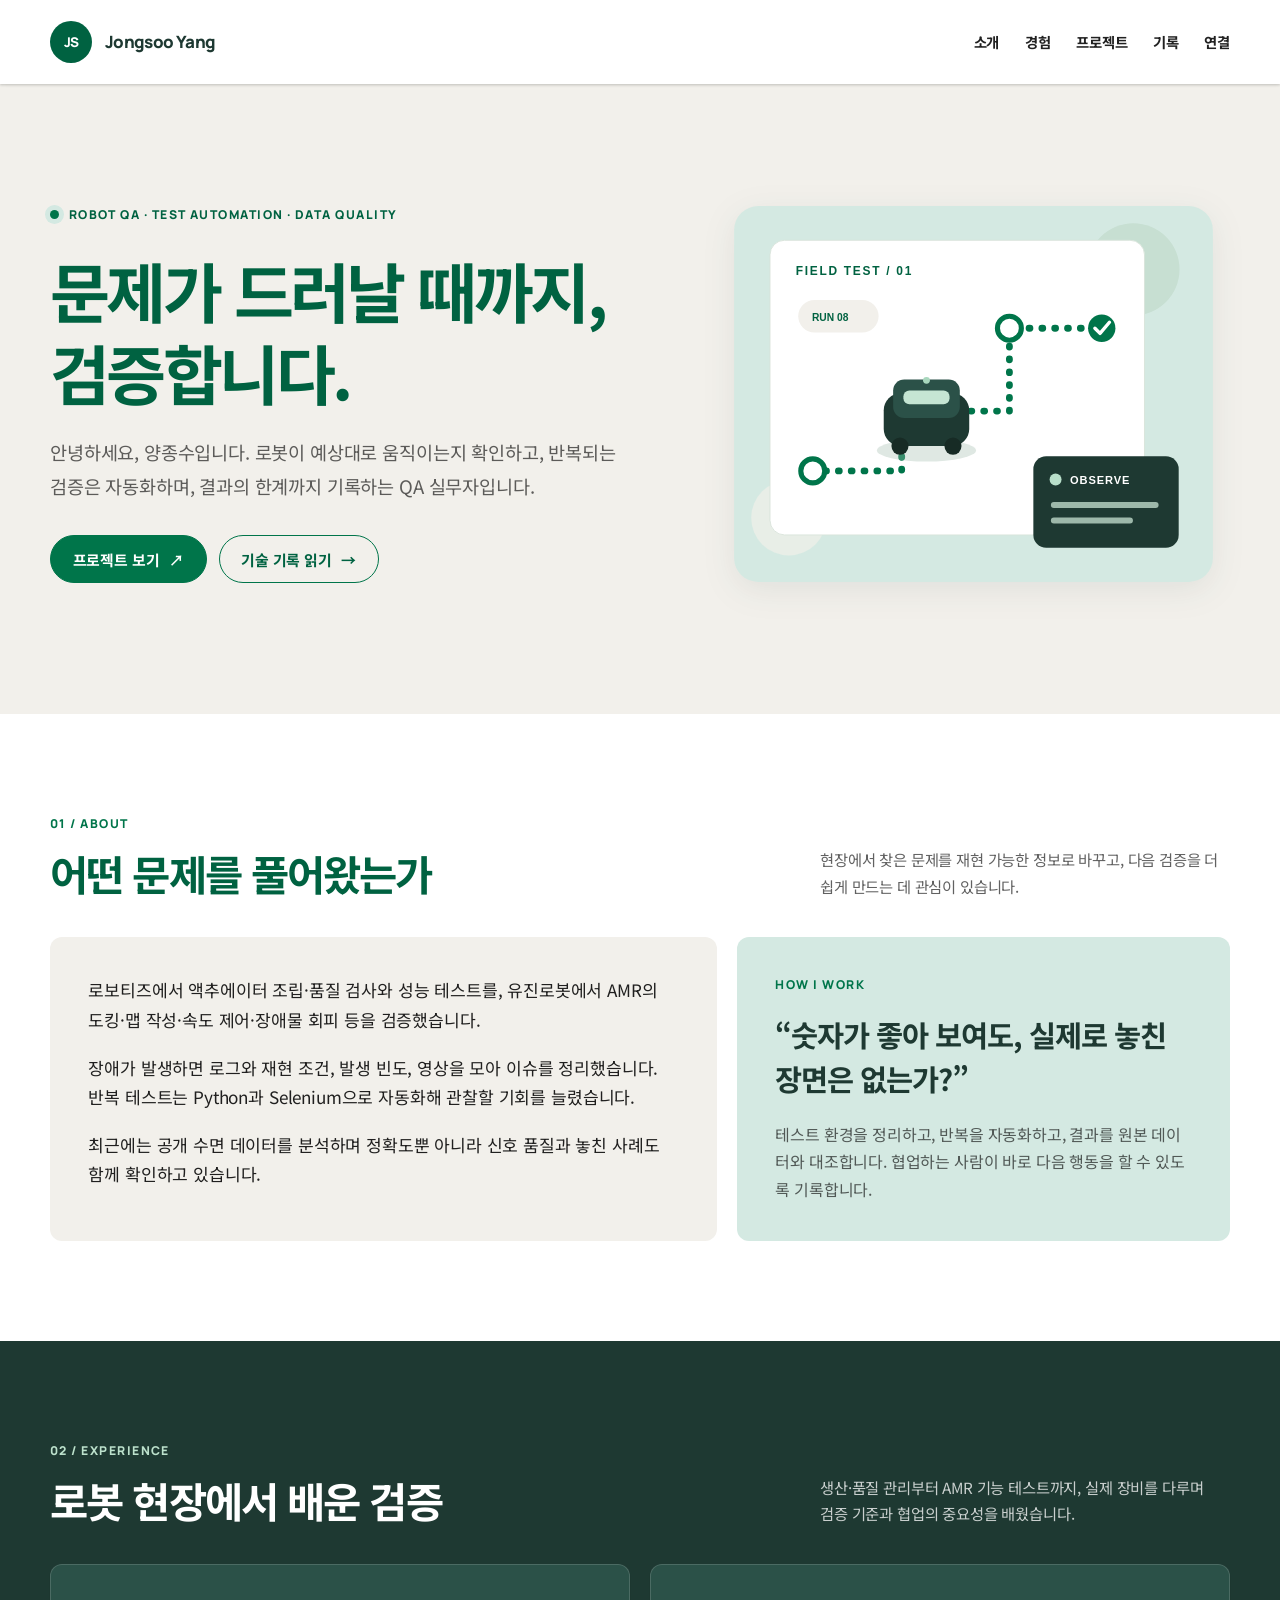
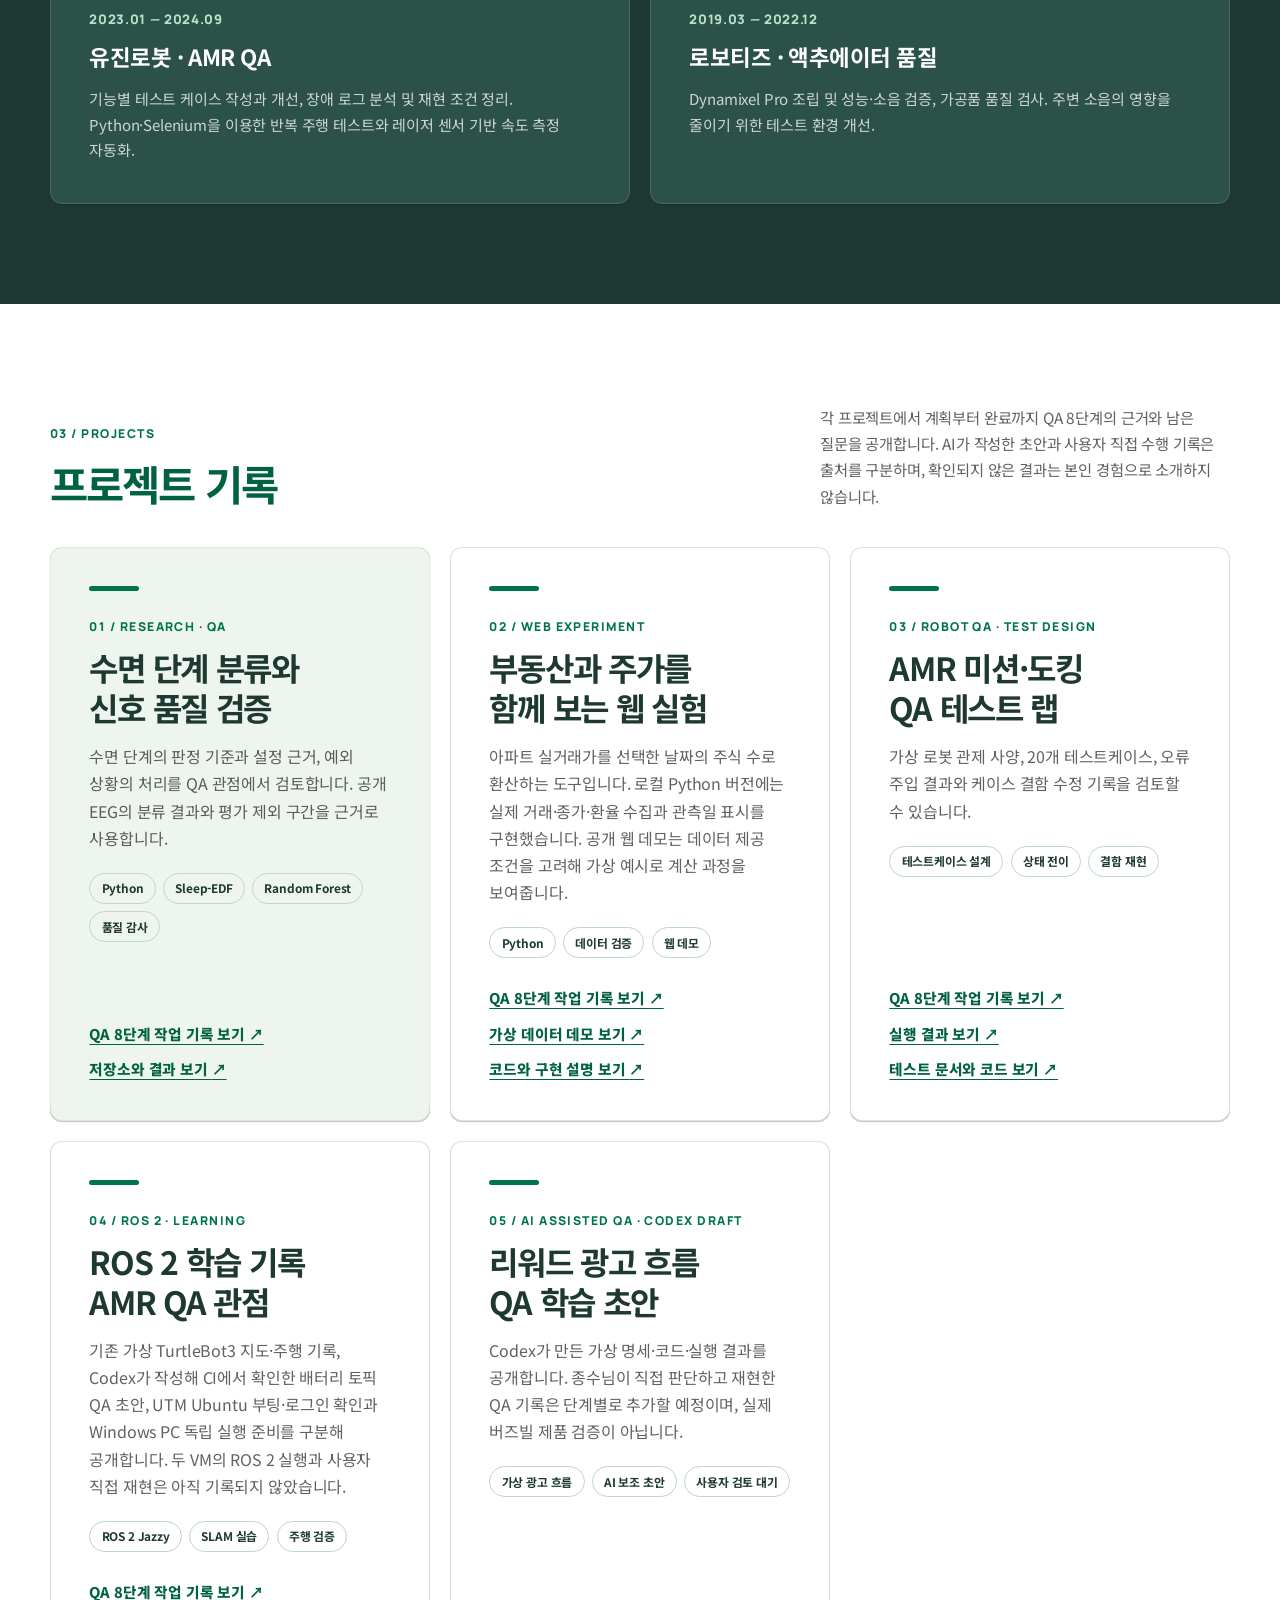
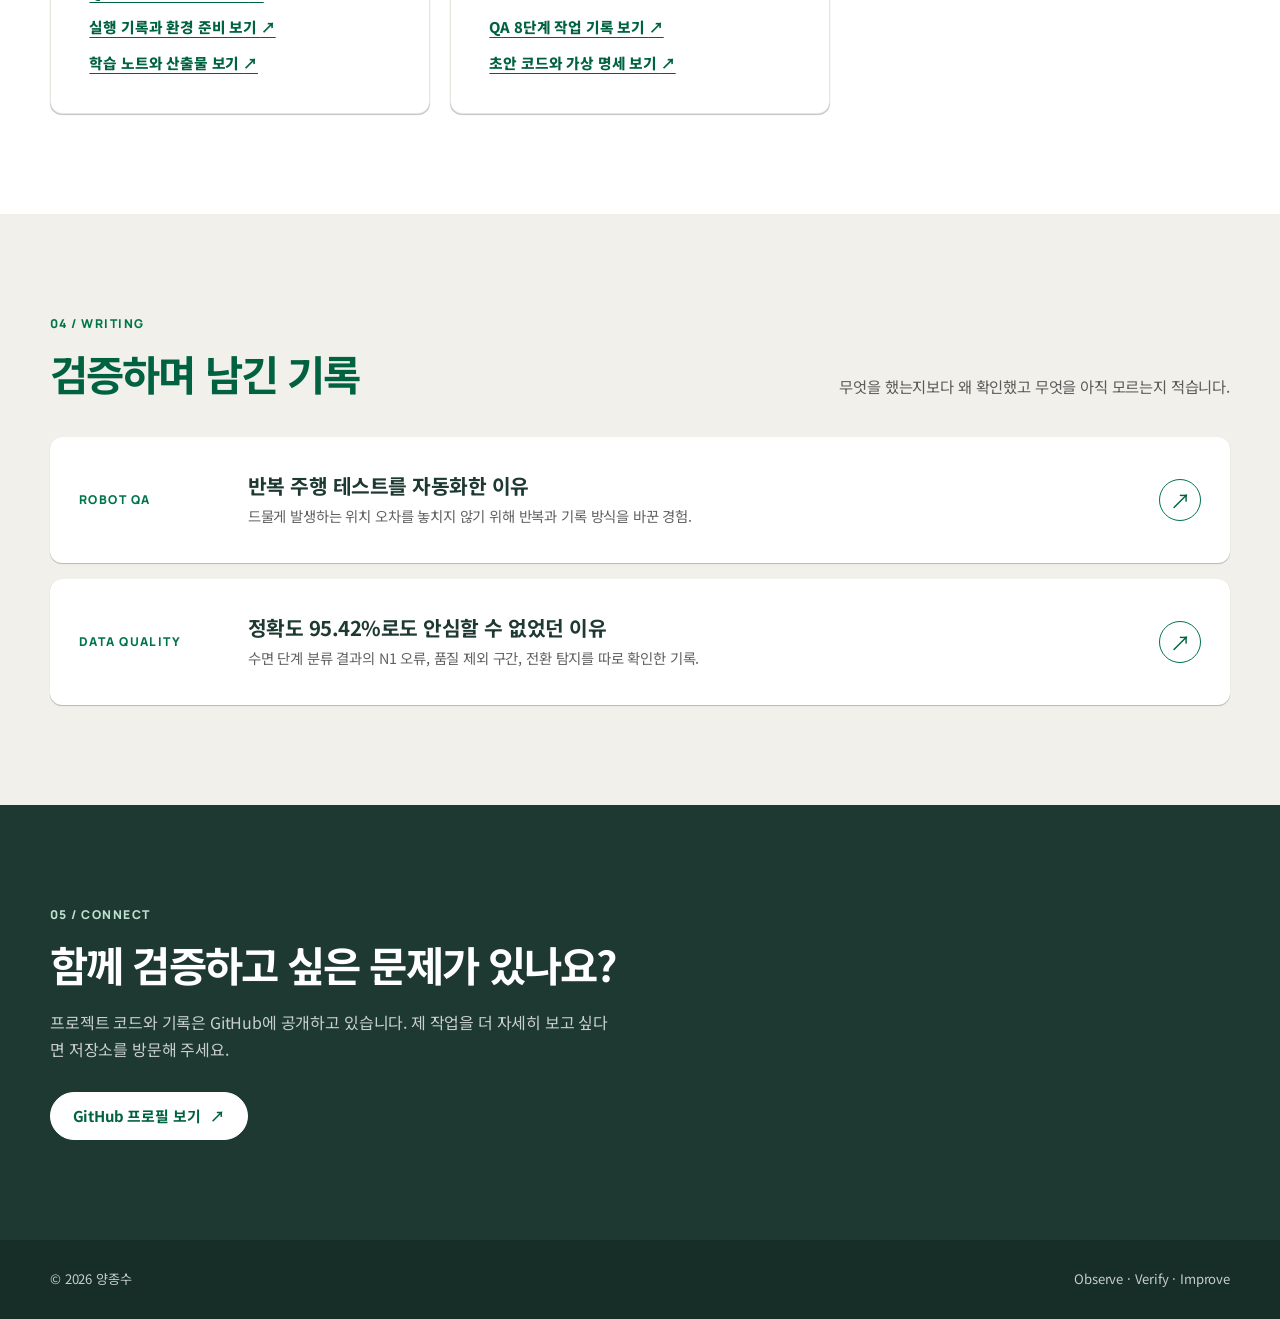
==== commit 4b988e11: "Document verified UTM Ubuntu boot and login" ====
--- a/docs/index.html
+++ b/docs/index.html
@@ -121,7 +121,7 @@
         <article class="project-card">
           <span class="meta">04 / ROS 2 · LEARNING</span>
           <h3>ROS 2 학습 기록<br>AMR QA 관점</h3>
-          <p>기존 가상 TurtleBot3 지도·주행 기록, Codex가 작성해 CI에서 확인한 배터리 토픽 QA 초안, UTM Ubuntu 설치 시도와 Windows PC 독립 실행 준비를 구분해 공개합니다. 두 VM의 ROS 2 실행과 사용자 직접 재현은 아직 기록되지 않았습니다.</p>
+          <p>기존 가상 TurtleBot3 지도·주행 기록, Codex가 작성해 CI에서 확인한 배터리 토픽 QA 초안, UTM Ubuntu 부팅·로그인 확인과 Windows PC 독립 실행 준비를 구분해 공개합니다. 두 VM의 ROS 2 실행과 사용자 직접 재현은 아직 기록되지 않았습니다.</p>
           <ul class="tags" aria-label="학습 주제"><li>ROS 2 Jazzy</li><li>SLAM 실습</li><li>주행 검증</li></ul>
           <a class="text-link" href="qa/ros2-learning.html">QA 8단계 작업 기록 보기 <span aria-hidden="true">↗</span></a>
           <a class="text-link" href="projects/ros2-learning/">실행 기록과 환경 준비 보기 <span aria-hidden="true">↗</span></a>
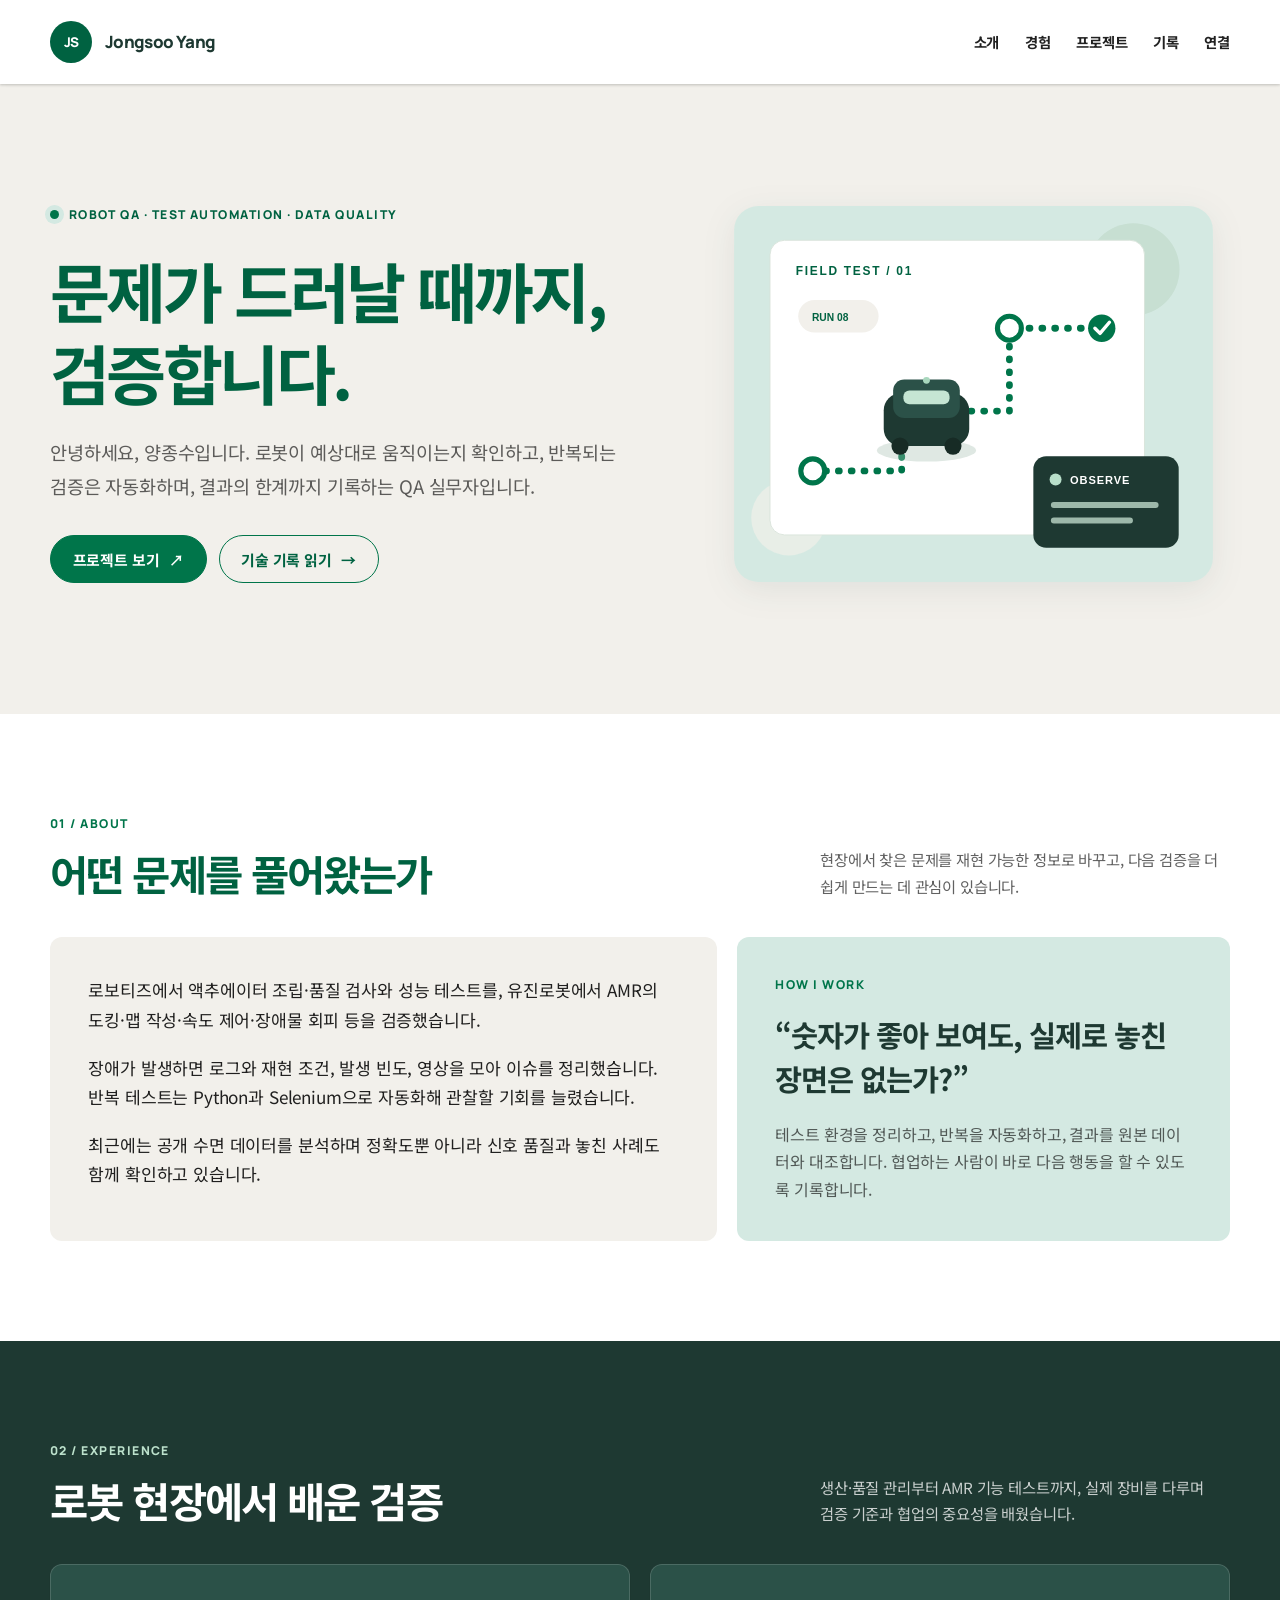
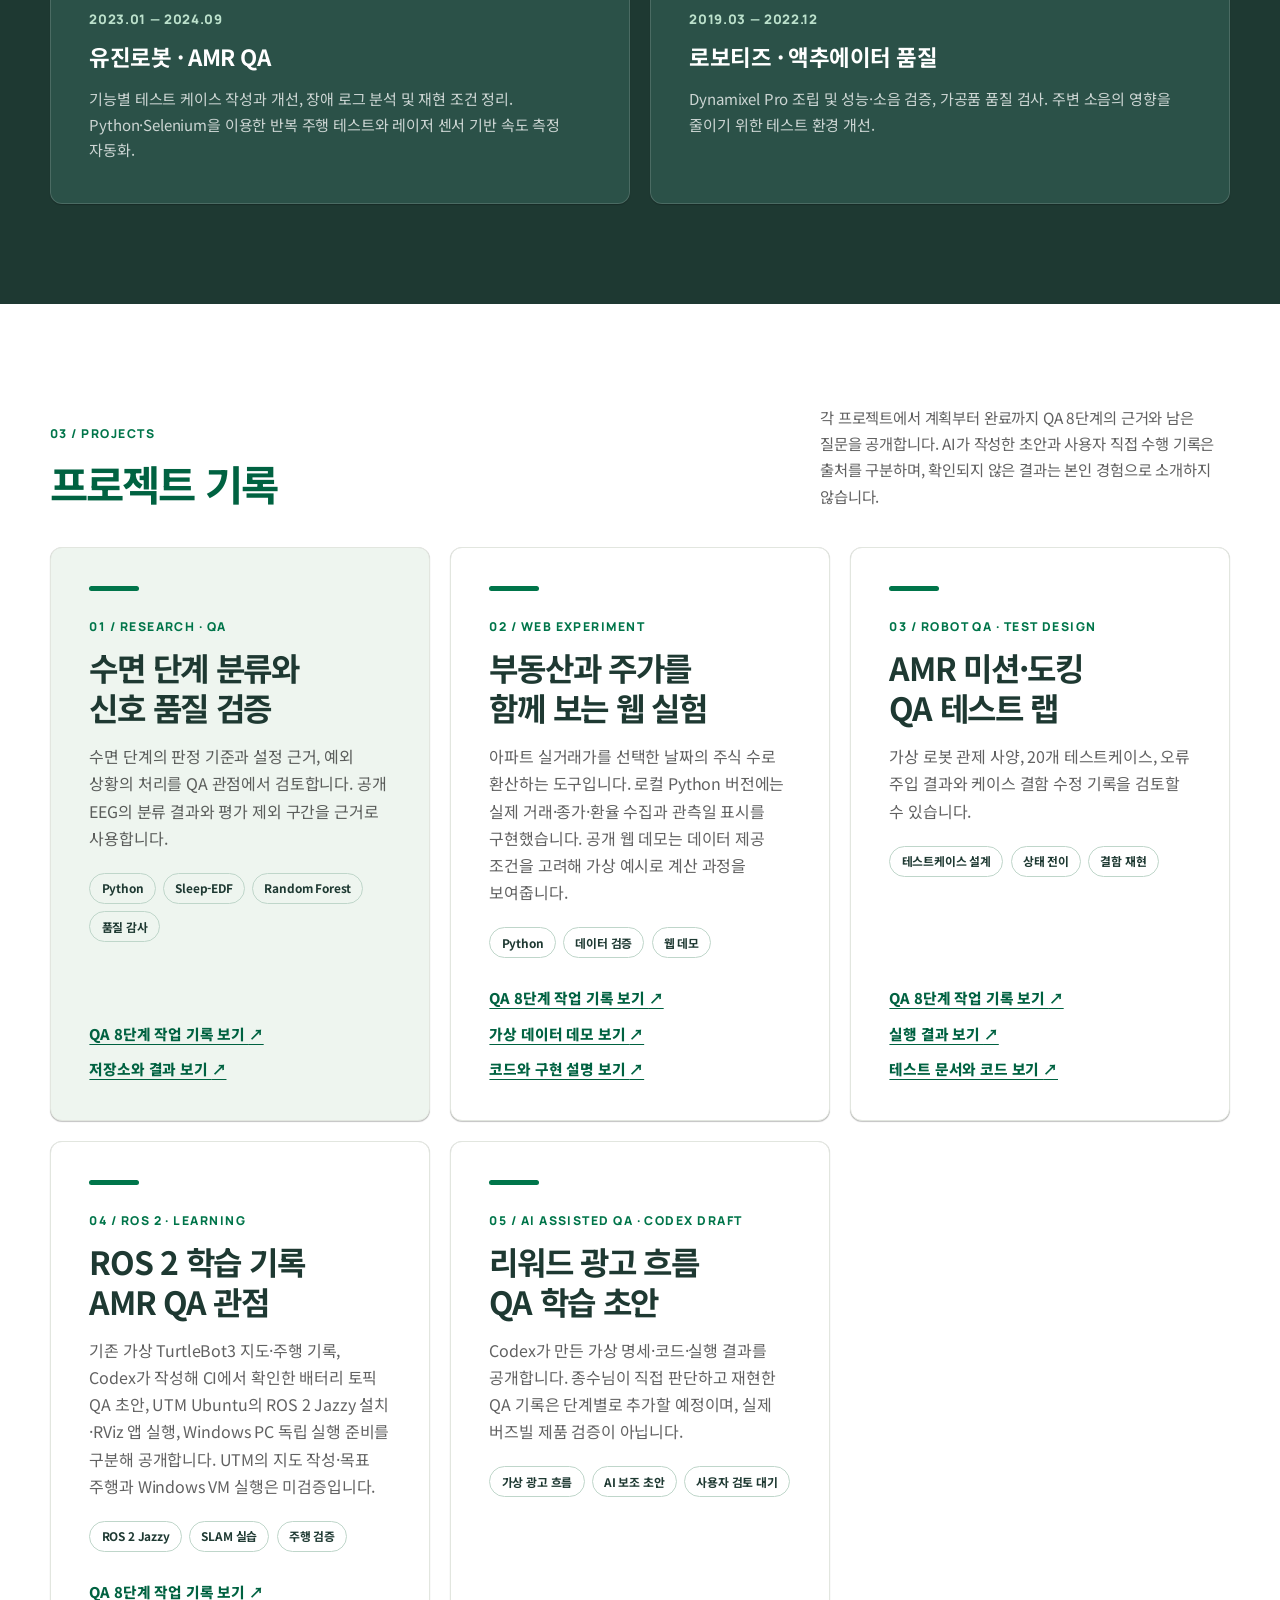
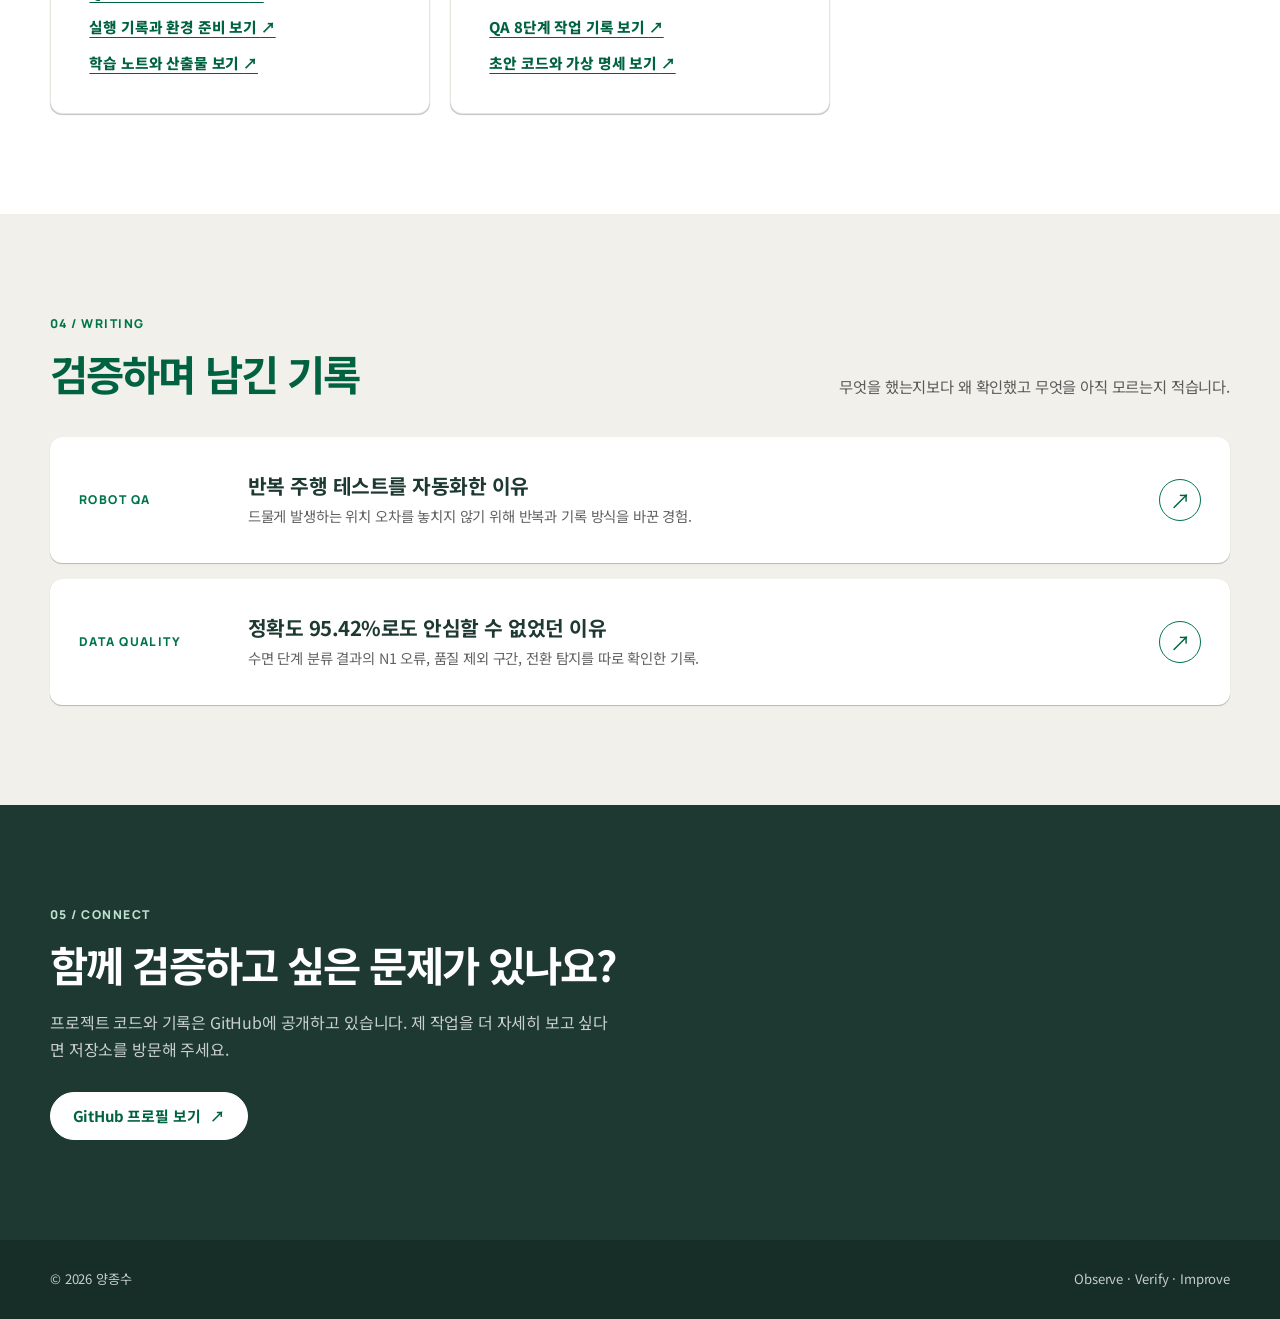
==== commit b790ed25: "Update ROS 2 UTM setup and portfolio status" ====
--- a/docs/index.html
+++ b/docs/index.html
@@ -121,7 +121,7 @@
         <article class="project-card">
           <span class="meta">04 / ROS 2 · LEARNING</span>
           <h3>ROS 2 학습 기록<br>AMR QA 관점</h3>
-          <p>기존 가상 TurtleBot3 지도·주행 기록, Codex가 작성해 CI에서 확인한 배터리 토픽 QA 초안, UTM Ubuntu 부팅·로그인 확인과 Windows PC 독립 실행 준비를 구분해 공개합니다. 두 VM의 ROS 2 실행과 사용자 직접 재현은 아직 기록되지 않았습니다.</p>
+          <p>기존 가상 TurtleBot3 지도·주행 기록, Codex가 작성해 CI에서 확인한 배터리 토픽 QA 초안, UTM Ubuntu의 ROS 2 Jazzy 설치·RViz 앱 실행, Windows PC 독립 실행 준비를 구분해 공개합니다. UTM의 지도 작성·목표 주행과 Windows VM 실행은 미검증입니다.</p>
           <ul class="tags" aria-label="학습 주제"><li>ROS 2 Jazzy</li><li>SLAM 실습</li><li>주행 검증</li></ul>
           <a class="text-link" href="qa/ros2-learning.html">QA 8단계 작업 기록 보기 <span aria-hidden="true">↗</span></a>
           <a class="text-link" href="projects/ros2-learning/">실행 기록과 환경 준비 보기 <span aria-hidden="true">↗</span></a>
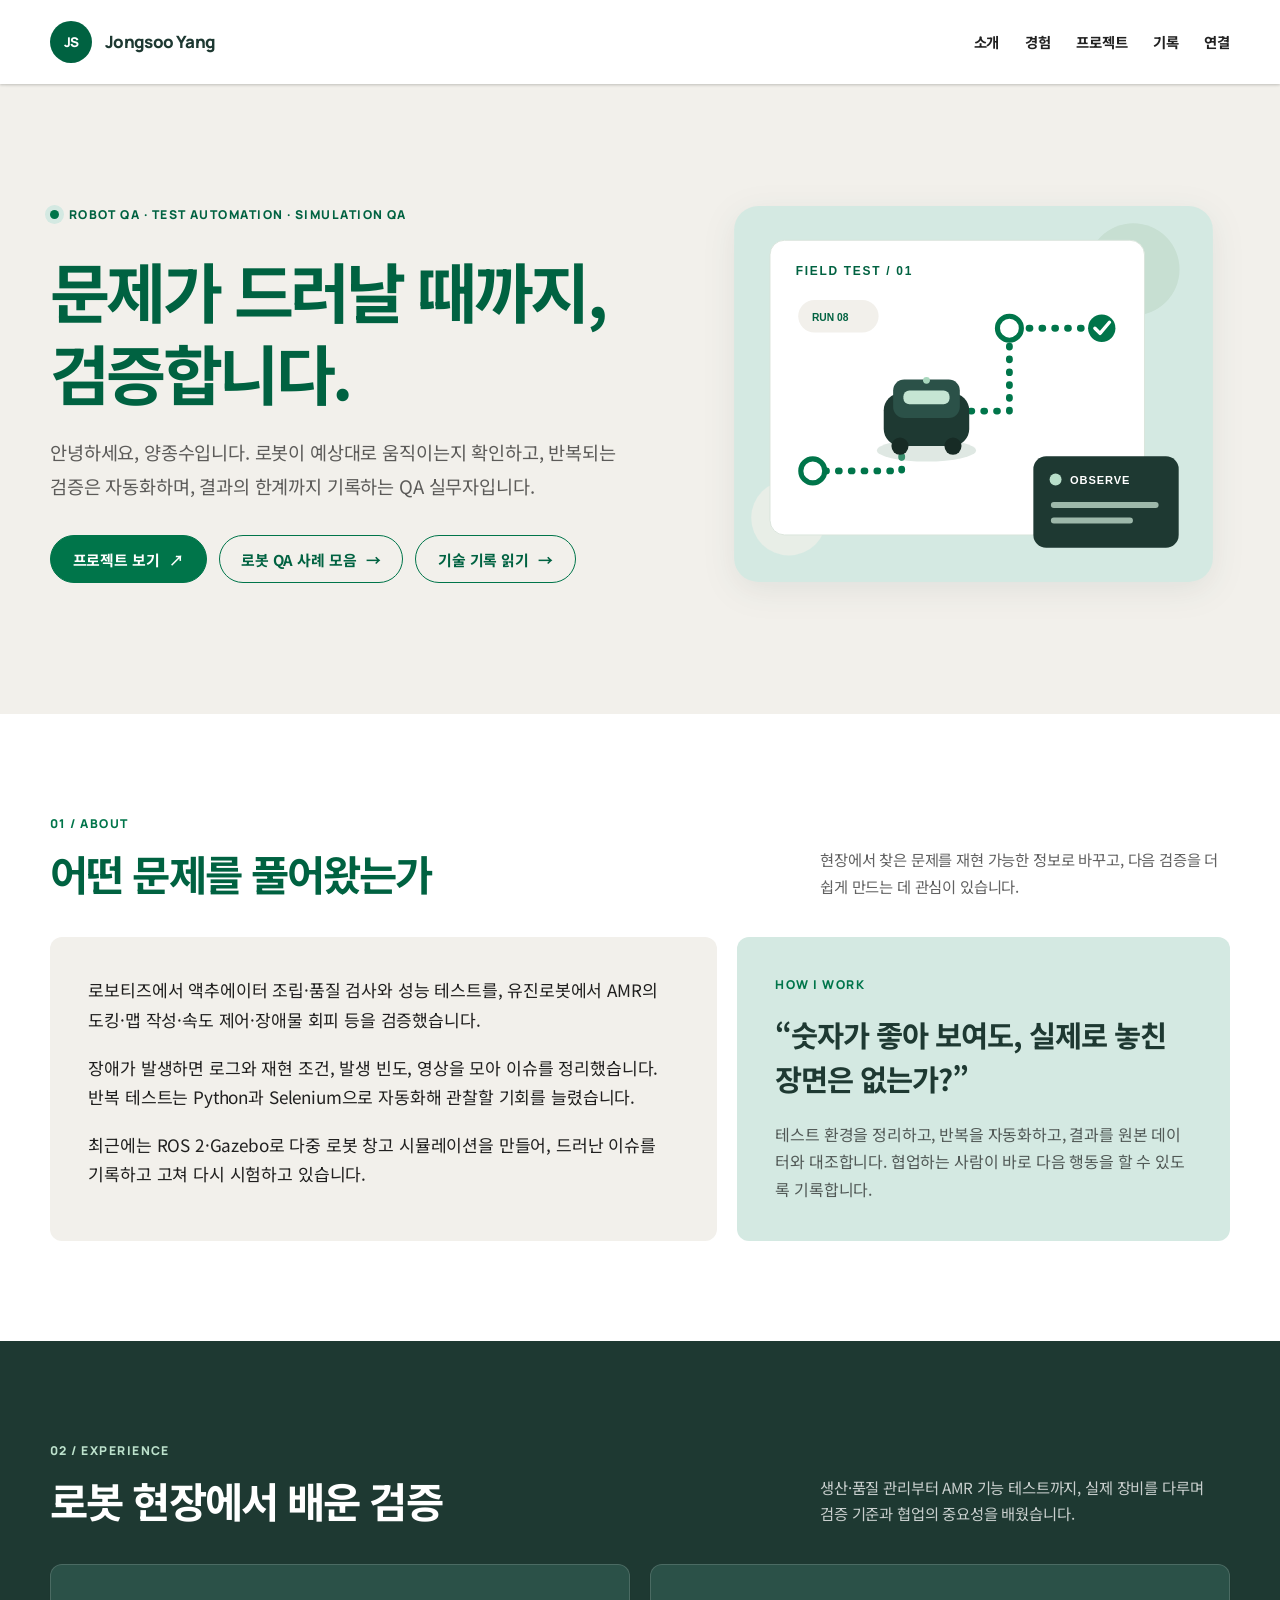
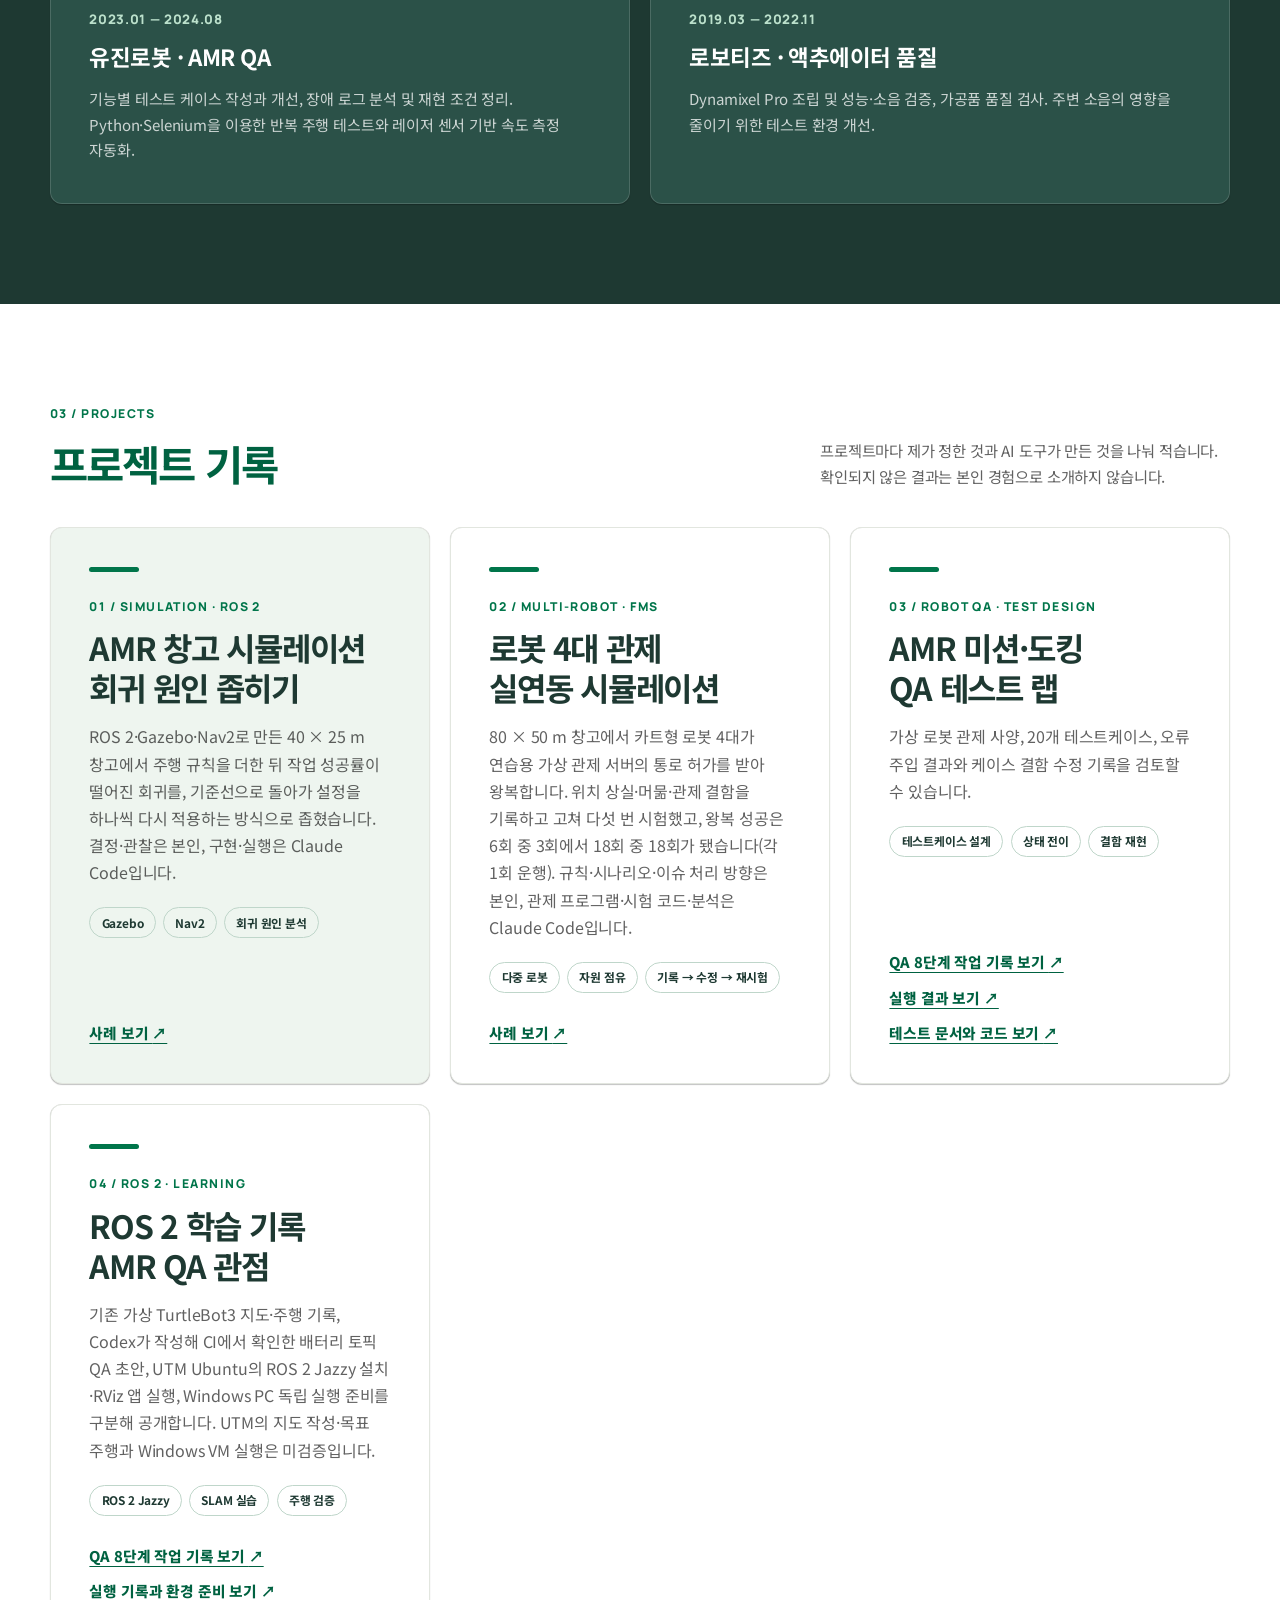
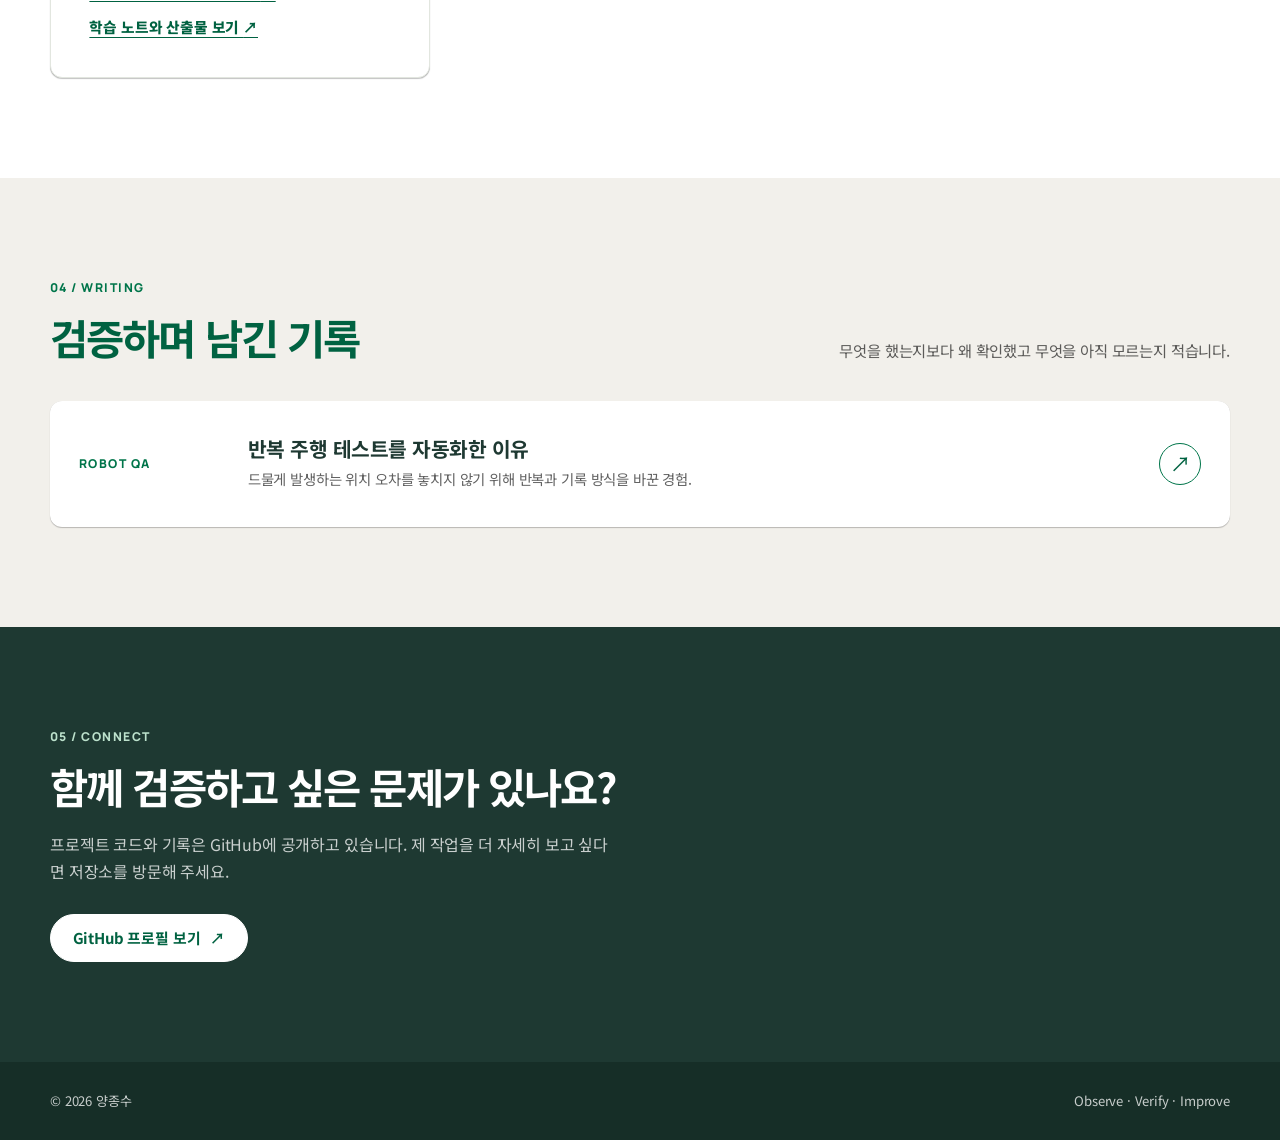
==== commit 237db46f: "portfolio: add robot QA case collection, simulation projects first - Add a robot QA case collection " ====
--- a/docs/index.html
+++ b/docs/index.html
@@ -3,7 +3,7 @@
 <head>
   <meta charset="utf-8">
   <meta name="viewport" content="width=device-width, initial-scale=1">
-  <meta name="description" content="양종수의 로봇 QA 포트폴리오와 기술 기록. AMR 검증, 테스트 자동화, 수면 데이터 품질 연구를 소개합니다.">
+  <meta name="description" content="양종수의 로봇 QA 포트폴리오. AMR 소프트웨어 QA 경험, 다중 로봇 시뮬레이션 QA, 테스트 설계와 자동화를 소개합니다.">
   <meta name="theme-color" content="#103d35">
   <title>양종수 | 로봇 QA와 데이터 기반 문제 해결</title>
   <link rel="preconnect" href="https://fonts.googleapis.com">
@@ -34,11 +34,12 @@
     <section class="hero" aria-labelledby="hero-title">
       <div class="shell hero-inner">
         <div>
-          <p class="eyebrow"><span class="eyebrow-dot" aria-hidden="true"></span> ROBOT QA · TEST AUTOMATION · DATA QUALITY</p>
+          <p class="eyebrow"><span class="eyebrow-dot" aria-hidden="true"></span> ROBOT QA · TEST AUTOMATION · SIMULATION QA</p>
           <h1 id="hero-title">문제가 드러날 때까지,<br>검증합니다.</h1>
           <p class="hero-lead">안녕하세요, 양종수입니다. 로봇이 예상대로 움직이는지 확인하고, 반복되는 검증은 자동화하며, 결과의 한계까지 기록하는 QA 실무자입니다.</p>
           <div class="hero-actions">
             <a class="button button-primary" href="#projects">프로젝트 보기 <span aria-hidden="true">↗</span></a>
+            <a class="button button-outline" href="projects/robot-qa-portfolio/">로봇 QA 사례 모음 <span aria-hidden="true">→</span></a>
             <a class="button button-outline" href="#writing">기술 기록 읽기 <span aria-hidden="true">→</span></a>
           </div>
         </div>
@@ -57,7 +58,7 @@
         <div class="intro-card">
           <p>로보티즈에서 액추에이터 조립·품질 검사와 성능 테스트를, 유진로봇에서 AMR의 도킹·맵 작성·속도 제어·장애물 회피 등을 검증했습니다.</p>
           <p>장애가 발생하면 로그와 재현 조건, 발생 빈도, 영상을 모아 이슈를 정리했습니다. 반복 테스트는 Python과 Selenium으로 자동화해 관찰할 기회를 늘렸습니다.</p>
-          <p>최근에는 공개 수면 데이터를 분석하며 정확도뿐 아니라 신호 품질과 놓친 사례도 함께 확인하고 있습니다.</p>
+          <p>최근에는 ROS 2·Gazebo로 다중 로봇 창고 시뮬레이션을 만들어, 드러난 이슈를 기록하고 고쳐 다시 시험하고 있습니다.</p>
         </div>
         <aside class="principle-card" aria-label="일하는 방식">
           <p class="section-kicker">HOW I WORK</p>
@@ -74,12 +75,12 @@
       </div>
       <div class="timeline">
         <div class="timeline-item">
-          <span class="period">2023.01 — 2024.09</span>
+          <span class="period">2023.01 — 2024.08</span>
           <h3>유진로봇 · AMR QA</h3>
           <p>기능별 테스트 케이스 작성과 개선, 장애 로그 분석 및 재현 조건 정리. Python·Selenium을 이용한 반복 주행 테스트와 레이저 센서 기반 속도 측정 자동화.</p>
         </div>
         <div class="timeline-item">
-          <span class="period">2019.03 — 2022.12</span>
+          <span class="period">2019.03 — 2022.11</span>
           <h3>로보티즈 · 액추에이터 품질</h3>
           <p>Dynamixel Pro 조립 및 성능·소음 검증, 가공품 품질 검사. 주변 소음의 영향을 줄이기 위한 테스트 환경 개선.</p>
         </div>
@@ -89,25 +90,22 @@
     <section class="section shell" id="projects" aria-labelledby="projects-title">
       <div class="section-heading">
         <div><p class="section-kicker">03 / PROJECTS</p><h2 id="projects-title">프로젝트 기록</h2></div>
-        <p class="section-intro">각 프로젝트에서 계획부터 완료까지 QA 8단계의 근거와 남은 질문을 공개합니다. AI가 작성한 초안과 사용자 직접 수행 기록은 출처를 구분하며, 확인되지 않은 결과는 본인 경험으로 소개하지 않습니다.</p>
+        <p class="section-intro">프로젝트마다 제가 정한 것과 AI 도구가 만든 것을 나눠 적습니다. 확인되지 않은 결과는 본인 경험으로 소개하지 않습니다.</p>
       </div>
       <div class="project-grid">
         <article class="project-card featured">
-          <span class="meta">01 / RESEARCH · QA</span>
-          <h3>수면 단계 분류와<br>신호 품질 검증</h3>
-          <p>수면 단계의 판정 기준과 설정 근거, 예외 상황의 처리를 QA 관점에서 검토합니다. 공개 EEG의 분류 결과와 평가 제외 구간을 근거로 사용합니다.</p>
-          <ul class="tags" aria-label="사용 기술"><li>Python</li><li>Sleep-EDF</li><li>Random Forest</li><li>품질 감사</li></ul>
-          <a class="text-link" href="qa/sleep-ai.html">QA 8단계 작업 기록 보기 <span aria-hidden="true">↗</span></a>
-          <a class="text-link" href="https://github.com/ParsleyOnLibra/sleep-ai-project">저장소와 결과 보기 <span aria-hidden="true">↗</span></a>
+          <span class="meta">01 / SIMULATION · ROS 2</span>
+          <h3>AMR 창고 시뮬레이션<br>회귀 원인 좁히기</h3>
+          <p>ROS 2·Gazebo·Nav2로 만든 40 × 25 m 창고에서 주행 규칙을 더한 뒤 작업 성공률이 떨어진 회귀를, 기준선으로 돌아가 설정을 하나씩 다시 적용하는 방식으로 좁혔습니다. 결정·관찰은 본인, 구현·실행은 Claude Code입니다.</p>
+          <ul class="tags" aria-label="사용 기술"><li>Gazebo</li><li>Nav2</li><li>회귀 원인 분석</li></ul>
+          <a class="text-link" href="projects/robot-qa-portfolio/#case5">사례 보기 <span aria-hidden="true">↗</span></a>
         </article>
         <article class="project-card">
-          <span class="meta">02 / WEB EXPERIMENT</span>
-          <h3>부동산과 주가를<br>함께 보는 웹 실험</h3>
-          <p>아파트 실거래가를 선택한 날짜의 주식 수로 환산하는 도구입니다. 로컬 Python 버전에는 실제 거래·종가·환율 수집과 관측일 표시를 구현했습니다. 공개 웹 데모는 데이터 제공 조건을 고려해 가상 예시로 계산 과정을 보여줍니다.</p>
-          <ul class="tags" aria-label="프로젝트 성격"><li>Python</li><li>데이터 검증</li><li>웹 데모</li></ul>
-          <a class="text-link" href="qa/property.html">QA 8단계 작업 기록 보기 <span aria-hidden="true">↗</span></a>
-          <a class="text-link" href="https://parsleyonlibra.github.io/property-simulator-portfolio/">가상 데이터 데모 보기 <span aria-hidden="true">↗</span></a>
-          <a class="text-link" href="https://github.com/ParsleyOnLibra/property-simulator-portfolio">코드와 구현 설명 보기 <span aria-hidden="true">↗</span></a>
+          <span class="meta">02 / MULTI-ROBOT · FMS</span>
+          <h3>로봇 4대 관제<br>실연동 시뮬레이션</h3>
+          <p>80 × 50 m 창고에서 카트형 로봇 4대가 연습용 가상 관제 서버의 통로 허가를 받아 왕복합니다. 위치 상실·머묾·관제 결함을 기록하고 고쳐 다섯 번 시험했고, 왕복 성공은 6회 중 3회에서 18회 중 18회가 됐습니다(각 1회 운행). 규칙·시나리오·이슈 처리 방향은 본인, 관제 프로그램·시험 코드·분석은 Claude Code입니다.</p>
+          <ul class="tags" aria-label="사례 주제"><li>다중 로봇</li><li>자원 점유</li><li>기록 → 수정 → 재시험</li></ul>
+          <a class="text-link" href="projects/robot-qa-portfolio/#case6">사례 보기 <span aria-hidden="true">↗</span></a>
         </article>
         <article class="project-card">
           <span class="meta">03 / ROBOT QA · TEST DESIGN</span>
@@ -127,14 +125,6 @@
           <a class="text-link" href="projects/ros2-learning/">실행 기록과 환경 준비 보기 <span aria-hidden="true">↗</span></a>
           <a class="text-link" href="https://github.com/ParsleyOnLibra/ParsleyOnLibra/tree/main/projects/ros2-learning">학습 노트와 산출물 보기 <span aria-hidden="true">↗</span></a>
         </article>
-        <article class="project-card">
-          <span class="meta">05 / AI ASSISTED QA · CODEX DRAFT</span>
-          <h3>리워드 광고 흐름<br>QA 학습 초안</h3>
-          <p>Codex가 만든 가상 명세·코드·실행 결과를 공개합니다. 종수님이 직접 판단하고 재현한 QA 기록은 단계별로 추가할 예정이며, 실제 버즈빌 제품 검증이 아닙니다.</p>
-          <ul class="tags" aria-label="초안 주제"><li>가상 광고 흐름</li><li>AI 보조 초안</li><li>사용자 검토 대기</li></ul>
-          <a class="text-link" href="qa/reward-ad-qa.html">QA 8단계 작업 기록 보기 <span aria-hidden="true">↗</span></a>
-          <a class="text-link" href="https://github.com/ParsleyOnLibra/ParsleyOnLibra/tree/main/projects/reward-ad-qa-lab">초안 코드와 가상 명세 보기 <span aria-hidden="true">↗</span></a>
-        </article>
       </div>
     </section>
 
@@ -147,11 +137,6 @@
         <a class="post-card" href="articles/robot-qa-automation.html">
           <span class="meta">ROBOT QA</span>
           <div><h3>반복 주행 테스트를 자동화한 이유</h3><p>드물게 발생하는 위치 오차를 놓치지 않기 위해 반복과 기록 방식을 바꾼 경험.</p></div>
-          <span class="post-arrow" aria-hidden="true">↗</span>
-        </a>
-        <a class="post-card" href="articles/sleep-ai-quality.html">
-          <span class="meta">DATA QUALITY</span>
-          <div><h3>정확도 95.42%로도 안심할 수 없었던 이유</h3><p>수면 단계 분류 결과의 N1 오류, 품질 제외 구간, 전환 탐지를 따로 확인한 기록.</p></div>
           <span class="post-arrow" aria-hidden="true">↗</span>
         </a>
       </div>
